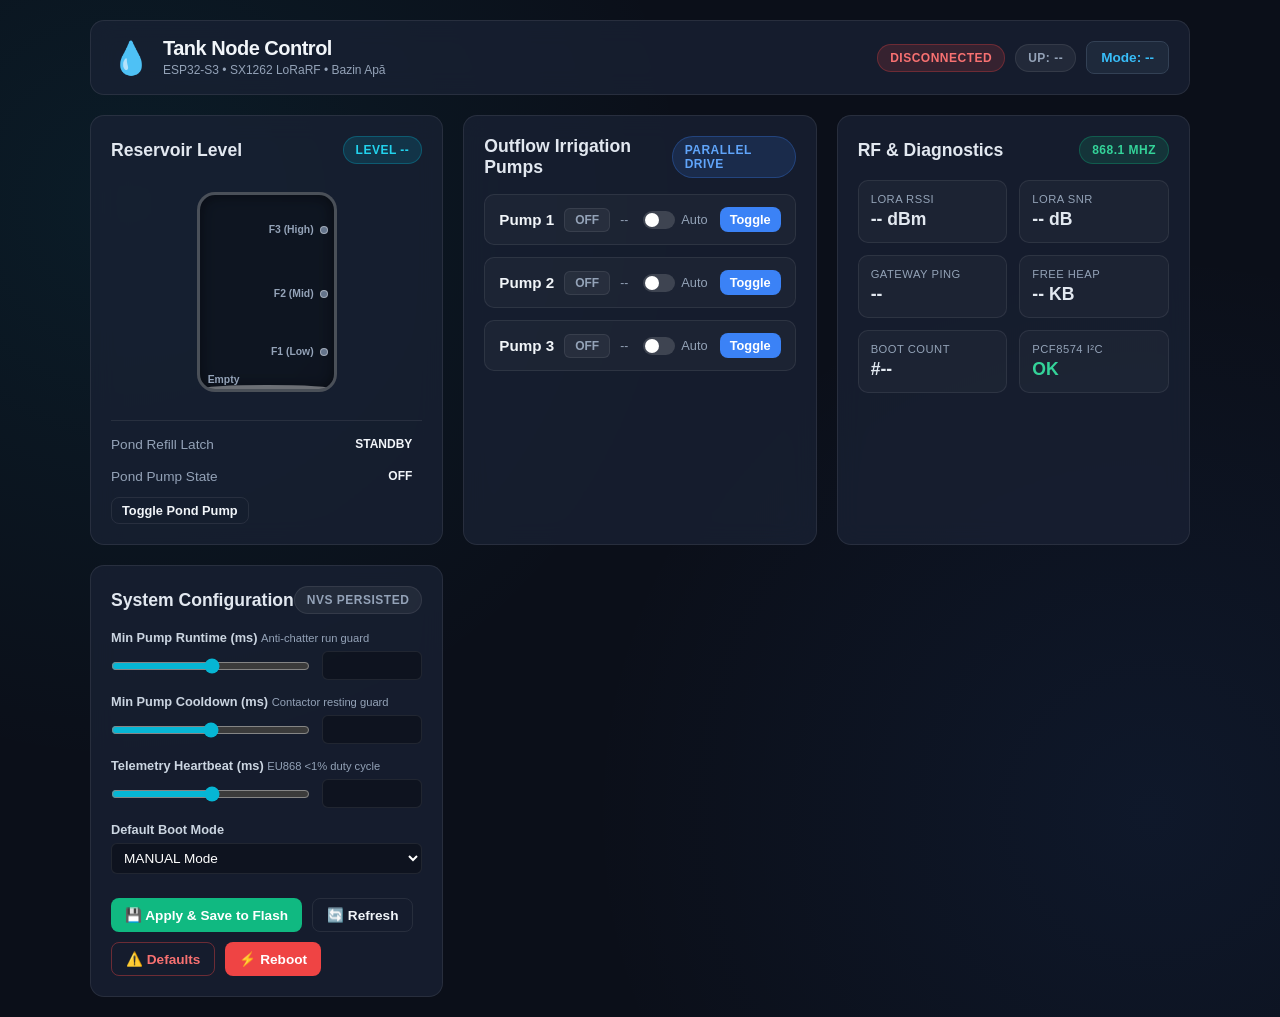
==== data/index.html @ daea6f3d "feat: On-demand Debug Web & WebSocket dashboard in data/ and expanded Serial CLI" ====
<!DOCTYPE html>
<html lang="en">
<head>
  <meta charset="UTF-8">
  <meta name="viewport" content="width=device-width, initial-scale=1.0">
  <title>Tank Node &bull; Reservoir &amp; Irrigation Control</title>
  <link rel="stylesheet" href="style.css">
</head>
<body>
  <div class="app-container">
    <!-- Header -->
    <header class="navbar">
      <div class="brand">
        <span class="icon">💧</span>
        <div>
          <h1>Tank Node Control</h1>
          <span class="subtitle">ESP32-S3 &bull; SX1262 LoRaRF &bull; Bazin Apă</span>
        </div>
      </div>
      <div class="header-pills">
        <span id="wsStatus" class="badge badge-red">Disconnected</span>
        <span id="uptimeBadge" class="badge badge-dark">Up: --</span>
        <button id="btnToggleMode" class="btn btn-mode">Mode: --</button>
      </div>
    </header>

    <!-- Error Banner -->
    <div id="errorBanner" class="alert alert-danger" style="display: none;">
      <span class="alert-icon">⚠️</span>
      <span id="errorMessage">System Alert</span>
    </div>

    <!-- Main Grid -->
    <main class="dashboard-grid">
      <!-- Water Tank Visualizer Card -->
      <section class="card tank-card">
        <div class="card-header">
          <h2>Reservoir Level</h2>
          <span id="tankLevelText" class="badge badge-cyan">Level --</span>
        </div>
        <div class="tank-visual-wrapper">
          <div class="tank-cylinder">
            <div id="waterFill" class="water-body" style="height: 0%;">
              <div class="water-wave"></div>
            </div>
            <!-- Float Markers -->
            <div class="float-marker m-lvl3" id="markerF3"><span>F3 (High)</span><div class="float-dot"></div></div>
            <div class="float-marker m-lvl2" id="markerF2"><span>F2 (Mid)</span><div class="float-dot"></div></div>
            <div class="float-marker m-lvl1" id="markerF1"><span>F1 (Low)</span><div class="float-dot"></div></div>
            <div class="float-marker m-lvl0" id="markerF0"><span>Empty</span></div>
          </div>
        </div>
        <div class="tank-meta">
          <div class="meta-item">
            <span class="label">Pond Refill Latch</span>
            <span id="demandStatus" class="val val-pill">STANDBY</span>
          </div>
          <div class="meta-item">
            <span class="label">Pond Pump State</span>
            <span id="pondPumpStatus" class="val val-pill">OFF</span>
          </div>
          <div class="meta-item">
            <button id="btnTogglePond" class="btn btn-sm btn-outline">Toggle Pond Pump</button>
          </div>
        </div>
      </section>

      <!-- Pumps Control Card -->
      <section class="card pumps-card">
        <div class="card-header">
          <h2>Outflow Irrigation Pumps</h2>
          <span class="badge badge-blue">Parallel Drive</span>
        </div>
        <div class="pumps-list">
          <!-- Pump 1 -->
          <div class="pump-row" id="pRow1">
            <div class="pump-info">
              <span class="pump-title">Pump 1</span>
              <span id="p1StatePill" class="val-pill pill-off">OFF</span>
              <span id="p1Time" class="pump-time">--</span>
            </div>
            <div class="pump-actions">
              <label class="toggle-wrap" title="Enable automatic outflow in AUTO mode">
                <input type="checkbox" id="chkAutoP1">
                <span class="toggle-slider"></span>
                <span class="chk-label">Auto</span>
              </label>
              <button id="btnP1Toggle" class="btn btn-sm btn-primary">Toggle</button>
            </div>
          </div>
          <!-- Pump 2 -->
          <div class="pump-row" id="pRow2">
            <div class="pump-info">
              <span class="pump-title">Pump 2</span>
              <span id="p2StatePill" class="val-pill pill-off">OFF</span>
              <span id="p2Time" class="pump-time">--</span>
            </div>
            <div class="pump-actions">
              <label class="toggle-wrap" title="Enable automatic outflow in AUTO mode">
                <input type="checkbox" id="chkAutoP2">
                <span class="toggle-slider"></span>
                <span class="chk-label">Auto</span>
              </label>
              <button id="btnP2Toggle" class="btn btn-sm btn-primary">Toggle</button>
            </div>
          </div>
          <!-- Pump 3 -->
          <div class="pump-row" id="pRow3">
            <div class="pump-info">
              <span class="pump-title">Pump 3</span>
              <span id="p3StatePill" class="val-pill pill-off">OFF</span>
              <span id="p3Time" class="pump-time">--</span>
            </div>
            <div class="pump-actions">
              <label class="toggle-wrap" title="Enable automatic outflow in AUTO mode">
                <input type="checkbox" id="chkAutoP3">
                <span class="toggle-slider"></span>
                <span class="chk-label">Auto</span>
              </label>
              <button id="btnP3Toggle" class="btn btn-sm btn-primary">Toggle</button>
            </div>
          </div>
        </div>
      </section>

      <!-- RF & Diagnostics Card -->
      <section class="card diag-card">
        <div class="card-header">
          <h2>RF &amp; Diagnostics</h2>
          <span id="rfBadge" class="badge badge-green">868.1 MHz</span>
        </div>
        <div class="metrics-grid">
          <div class="metric-box">
            <span class="m-label">LoRa RSSI</span>
            <span id="valRssi" class="m-val">-- dBm</span>
          </div>
          <div class="metric-box">
            <span class="m-label">LoRa SNR</span>
            <span id="valSnr" class="m-val">-- dB</span>
          </div>
          <div class="metric-box">
            <span class="m-label">Gateway Ping</span>
            <span id="valGwAgo" class="m-val">--</span>
          </div>
          <div class="metric-box">
            <span class="m-label">Free Heap</span>
            <span id="valHeap" class="m-val">-- KB</span>
          </div>
          <div class="metric-box">
            <span class="m-label">Boot Count</span>
            <span id="valBoots" class="m-val">#--</span>
          </div>
          <div class="metric-box">
            <span class="m-label">PCF8574 I²C</span>
            <span id="valPcf" class="m-val text-green">OK</span>
          </div>
        </div>
      </section>

      <!-- System Tuning & Configuration Card -->
      <section class="card config-card">
        <div class="card-header">
          <h2>System Configuration</h2>
          <span class="badge badge-dark">NVS Persisted</span>
        </div>
        <form id="cfgForm" class="cfg-form" onsubmit="return false;">
          <div class="form-group">
            <label for="cfgRuntime">Min Pump Runtime (ms) <span class="tip">Anti-chatter run guard</span></label>
            <div class="input-with-range">
              <input type="range" id="rngRuntime" min="1000" max="60000" step="1000">
              <input type="number" id="cfgRuntime" min="1000" max="300000">
            </div>
          </div>

          <div class="form-group">
            <label for="cfgCooldown">Min Pump Cooldown (ms) <span class="tip">Contactor resting guard</span></label>
            <div class="input-with-range">
              <input type="range" id="rngCooldown" min="5000" max="120000" step="1000">
              <input type="number" id="cfgCooldown" min="5000" max="600000">
            </div>
          </div>

          <div class="form-group">
            <label for="cfgTelem">Telemetry Heartbeat (ms) <span class="tip">EU868 &lt;1% duty cycle</span></label>
            <div class="input-with-range">
              <input type="range" id="rngTelem" min="5000" max="60000" step="1000">
              <input type="number" id="cfgTelem" min="2000" max="300000">
            </div>
          </div>

          <div class="form-group">
            <label for="cfgBootAuto">Default Boot Mode</label>
            <select id="cfgBootAuto" class="form-select">
              <option value="0">MANUAL Mode</option>
              <option value="1">AUTOMATIC Mode</option>
            </select>
          </div>

          <div class="cfg-btn-row">
            <button id="btnSaveCfg" type="button" class="btn btn-success">💾 Apply &amp; Save to Flash</button>
            <button id="btnReloadCfg" type="button" class="btn btn-outline">🔄 Refresh</button>
            <button id="btnDefaultsCfg" type="button" class="btn btn-danger-outline">⚠️ Defaults</button>
            <button id="btnReboot" type="button" class="btn btn-danger">⚡ Reboot</button>
          </div>
        </form>
      </section>
    </main>
  </div>

  <!-- Toast Notification Container -->
  <div id="toast" class="toast">Action Saved</div>

  <script src="app.js"></script>
</body>
</html>
---- data/style.css ----
:root {
  --bg-base: #0b0f19;
  --bg-card: rgba(26, 34, 53, 0.75);
  --bg-card-hover: rgba(36, 47, 72, 0.85);
  --border-card: rgba(255, 255, 255, 0.08);
  --text-primary: #f1f5f9;
  --text-muted: #94a3b8;
  --cyan-accent: #06b6d4;
  --blue-accent: #3b82f6;
  --green-accent: #10b981;
  --orange-accent: #f59e0b;
  --red-accent: #ef4444;
  --radius: 14px;
}

* {
  box-sizing: border-box;
  margin: 0;
  padding: 0;
  font-family: -apple-system, BlinkMacSystemFont, "Segoe UI", Roboto, Oxygen, Ubuntu, Cantarell, sans-serif;
}

body {
  background: var(--bg-base);
  background-image: radial-gradient(circle at 10% 20%, rgba(6, 182, 212, 0.08) 0%, transparent 40%),
                    radial-gradient(circle at 90% 80%, rgba(59, 130, 246, 0.08) 0%, transparent 40%);
  color: var(--text-primary);
  min-height: 100vh;
  padding: 20px 12px;
}

.app-container {
  max-width: 1100px;
  margin: 0 auto;
}

/* Header */
.navbar {
  display: flex;
  justify-content: space-between;
  align-items: center;
  flex-wrap: wrap;
  gap: 12px;
  padding: 16px 20px;
  background: var(--bg-card);
  backdrop-filter: blur(12px);
  border: 1px solid var(--border-card);
  border-radius: var(--radius);
  margin-bottom: 20px;
}

.brand {
  display: flex;
  align-items: center;
  gap: 12px;
}

.brand .icon {
  font-size: 2rem;
}

.brand h1 {
  font-size: 1.25rem;
  font-weight: 700;
  letter-spacing: -0.5px;
}

.brand .subtitle {
  font-size: 0.75rem;
  color: var(--text-muted);
}

.header-pills {
  display: flex;
  align-items: center;
  gap: 10px;
  flex-wrap: wrap;
}

/* Badges */
.badge {
  font-size: 0.75rem;
  font-weight: 600;
  padding: 6px 12px;
  border-radius: 999px;
  text-transform: uppercase;
  letter-spacing: 0.5px;
}

.badge-green { background: rgba(16, 185, 129, 0.15); color: #34d399; border: 1px solid rgba(16, 185, 129, 0.3); }
.badge-red   { background: rgba(239, 68, 68, 0.15); color: #f87171; border: 1px solid rgba(239, 68, 68, 0.3); }
.badge-blue  { background: rgba(59, 130, 246, 0.15); color: #60a5fa; border: 1px solid rgba(59, 130, 246, 0.3); }
.badge-cyan  { background: rgba(6, 182, 212, 0.15); color: #22d3ee; border: 1px solid rgba(6, 182, 212, 0.3); }
.badge-dark  { background: rgba(255, 255, 255, 0.06); color: var(--text-muted); border: 1px solid var(--border-card); }

/* Alert Banner */
.alert {
  padding: 12px 16px;
  border-radius: var(--radius);
  margin-bottom: 20px;
  display: flex;
  align-items: center;
  gap: 10px;
  font-weight: 600;
  font-size: 0.9rem;
}
.alert-danger {
  background: rgba(239, 68, 68, 0.15);
  border: 1px solid var(--red-accent);
  color: #fca5a5;
}

/* Dashboard Grid */
.dashboard-grid {
  display: grid;
  grid-template-columns: repeat(auto-fit, minmax(320px, 1fr));
  gap: 20px;
}

.card {
  background: var(--bg-card);
  backdrop-filter: blur(12px);
  border: 1px solid var(--border-card);
  border-radius: var(--radius);
  padding: 20px;
  display: flex;
  flex-direction: column;
}

.card-header {
  display: flex;
  justify-content: space-between;
  align-items: center;
  margin-bottom: 16px;
}

.card-header h2 {
  font-size: 1.1rem;
  font-weight: 600;
  color: #e2e8f0;
}

/* Tank Visualizer */
.tank-visual-wrapper {
  display: flex;
  justify-content: center;
  padding: 12px 0;
}

.tank-cylinder {
  width: 140px;
  height: 200px;
  border: 3px solid rgba(255, 255, 255, 0.25);
  border-radius: 18px;
  position: relative;
  background: rgba(0, 0, 0, 0.3);
  overflow: hidden;
  box-shadow: inset 0 0 15px rgba(0, 0, 0, 0.5);
}

.water-body {
  position: absolute;
  bottom: 0;
  left: 0;
  right: 0;
  background: linear-gradient(180deg, rgba(34, 211, 238, 0.8) 0%, rgba(14, 116, 144, 0.9) 100%);
  transition: height 0.6s cubic-bezier(0.4, 0, 0.2, 1);
}

.water-wave {
  position: absolute;
  top: -4px;
  left: 0;
  right: 0;
  height: 8px;
  background: rgba(255, 255, 255, 0.4);
  border-radius: 50%;
}

.float-marker {
  position: absolute;
  right: 6px;
  display: flex;
  align-items: center;
  gap: 6px;
  font-size: 0.65rem;
  font-weight: 700;
  color: #94a3b8;
  pointer-events: none;
}
.m-lvl3 { top: 15%; }
.m-lvl2 { top: 48%; }
.m-lvl1 { top: 78%; }
.m-lvl0 { bottom: 4px; left: 8px; }

.float-dot {
  width: 8px;
  height: 8px;
  border-radius: 50%;
  background: #64748b;
  border: 1px solid rgba(255, 255, 255, 0.4);
}
.float-dot.active {
  background: #38bdf8;
  box-shadow: 0 0 8px #38bdf8;
}

.tank-meta {
  margin-top: 16px;
  border-top: 1px solid var(--border-card);
  padding-top: 12px;
  display: flex;
  flex-direction: column;
  gap: 10px;
}

.meta-item {
  display: flex;
  justify-content: space-between;
  align-items: center;
  font-size: 0.85rem;
}

.meta-item .label {
  color: var(--text-muted);
}

/* Value Pills */
.val-pill {
  font-size: 0.75rem;
  font-weight: 700;
  padding: 4px 10px;
  border-radius: 6px;
}
.pill-on { background: rgba(16, 185, 129, 0.2); color: #34d399; border: 1px solid rgba(16, 185, 129, 0.4); }
.pill-off { background: rgba(255, 255, 255, 0.05); color: var(--text-muted); border: 1px solid var(--border-card); }
.pill-active { background: rgba(245, 158, 11, 0.2); color: #fbbf24; border: 1px solid rgba(245, 158, 11, 0.4); }

/* Pumps List */
.pumps-list {
  display: flex;
  flex-direction: column;
  gap: 12px;
}

.pump-row {
  display: flex;
  justify-content: space-between;
  align-items: center;
  background: rgba(255, 255, 255, 0.03);
  border: 1px solid var(--border-card);
  padding: 12px 14px;
  border-radius: 10px;
}

.pump-info {
  display: flex;
  align-items: center;
  gap: 10px;
}

.pump-title {
  font-weight: 600;
  font-size: 0.95rem;
}

.pump-time {
  font-size: 0.75rem;
  color: var(--text-muted);
}

.pump-actions {
  display: flex;
  align-items: center;
  gap: 12px;
}

/* Custom Toggle Checkbox */
.toggle-wrap {
  display: flex;
  align-items: center;
  gap: 6px;
  cursor: pointer;
  font-size: 0.8rem;
  color: var(--text-muted);
  user-select: none;
}

.toggle-wrap input {
  display: none;
}

.toggle-slider {
  width: 32px;
  height: 18px;
  background: rgba(255, 255, 255, 0.15);
  border-radius: 999px;
  position: relative;
  transition: 0.3s;
}

.toggle-slider::after {
  content: "";
  position: absolute;
  top: 2px;
  left: 2px;
  width: 14px;
  height: 14px;
  background: white;
  border-radius: 50%;
  transition: 0.3s;
}

.toggle-wrap input:checked + .toggle-slider {
  background: var(--blue-accent);
}

.toggle-wrap input:checked + .toggle-slider::after {
  transform: translateX(14px);
}

/* Metrics Grid */
.metrics-grid {
  display: grid;
  grid-template-columns: repeat(2, 1fr);
  gap: 12px;
}

.metric-box {
  background: rgba(255, 255, 255, 0.03);
  border: 1px solid var(--border-card);
  border-radius: 10px;
  padding: 12px;
  display: flex;
  flex-direction: column;
  gap: 4px;
}

.m-label {
  font-size: 0.7rem;
  color: var(--text-muted);
  text-transform: uppercase;
  letter-spacing: 0.5px;
}

.m-val {
  font-size: 1.1rem;
  font-weight: 700;
  color: #e2e8f0;
}

.text-green { color: #34d399; }

/* Buttons */
.btn {
  font-size: 0.85rem;
  font-weight: 600;
  padding: 8px 14px;
  border-radius: 8px;
  cursor: pointer;
  border: none;
  transition: all 0.2s ease;
}

.btn:active {
  transform: scale(0.97);
}

.btn-primary { background: var(--blue-accent); color: white; }
.btn-primary:hover { background: #2563eb; }

.btn-success { background: var(--green-accent); color: white; }
.btn-success:hover { background: #059669; }

.btn-danger { background: var(--red-accent); color: white; }
.btn-danger:hover { background: #dc2626; }

.btn-outline { background: transparent; border: 1px solid var(--border-card); color: var(--text-primary); }
.btn-outline:hover { background: rgba(255, 255, 255, 0.05); }

.btn-danger-outline { background: transparent; border: 1px solid rgba(239, 68, 68, 0.4); color: #f87171; }
.btn-danger-outline:hover { background: rgba(239, 68, 68, 0.1); }

.btn-sm { padding: 5px 10px; font-size: 0.8rem; }
.btn-mode { background: #1e293b; border: 1px solid #334155; color: #38bdf8; font-size: 0.85rem; }

/* Config Form */
.cfg-form {
  display: flex;
  flex-direction: column;
  gap: 14px;
}

.form-group {
  display: flex;
  flex-direction: column;
  gap: 6px;
}

.form-group label {
  font-size: 0.8rem;
  font-weight: 600;
  color: #cbd5e1;
}

.form-group .tip {
  font-size: 0.7rem;
  color: var(--text-muted);
  font-weight: 400;
}

.input-with-range {
  display: flex;
  align-items: center;
  gap: 12px;
}

.input-with-range input[type="range"] {
  flex: 1;
  accent-color: var(--cyan-accent);
}

.input-with-range input[type="number"], .form-select {
  width: 100px;
  background: rgba(0, 0, 0, 0.3);
  border: 1px solid var(--border-card);
  color: white;
  padding: 6px 8px;
  border-radius: 6px;
  font-size: 0.85rem;
}

.form-select {
  width: 100%;
}

.cfg-btn-row {
  display: flex;
  gap: 10px;
  flex-wrap: wrap;
  margin-top: 10px;
}

/* Toast */
.toast {
  position: fixed;
  bottom: 24px;
  right: 24px;
  background: rgba(15, 23, 42, 0.95);
  border: 1px solid var(--border-card);
  color: white;
  padding: 12px 20px;
  border-radius: 10px;
  font-size: 0.85rem;
  font-weight: 600;
  box-shadow: 0 10px 25px rgba(0, 0, 0, 0.5);
  opacity: 0;
  transform: translateY(20px);
  transition: all 0.3s ease;
  pointer-events: none;
  z-index: 1000;
}
.toast.show {
  opacity: 1;
  transform: translateY(0);
}
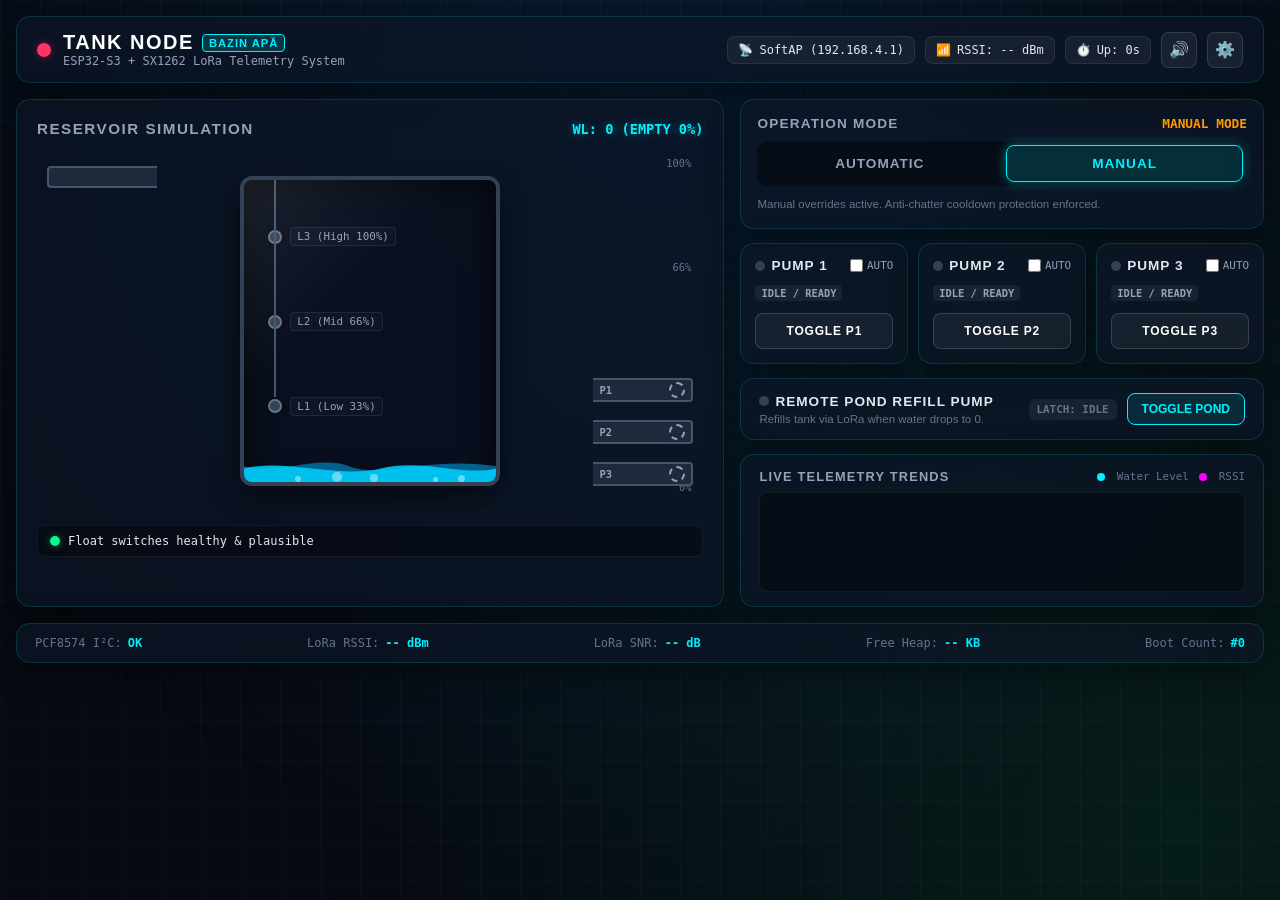
==== commit 86046e8b: "feat: persistent always-on web server with mDNS, cyberpunk SCADA dashboard, and gateway station + po" ====
--- a/data/index.html
+++ b/data/index.html
@@ -3,212 +3,325 @@
 <head>
   <meta charset="UTF-8">
   <meta name="viewport" content="width=device-width, initial-scale=1.0">
-  <title>Tank Node &bull; Reservoir &amp; Irrigation Control</title>
+  <title>Tank Node // SCADA Control Deck</title>
   <link rel="stylesheet" href="style.css">
 </head>
 <body>
+  <!-- Ambient background glow particles -->
+  <div class="bg-glow"></div>
+  <div class="bg-grid"></div>
+
   <div class="app-container">
-    <!-- Header -->
-    <header class="navbar">
-      <div class="brand">
-        <span class="icon">💧</span>
-        <div>
-          <h1>Tank Node Control</h1>
-          <span class="subtitle">ESP32-S3 &bull; SX1262 LoRaRF &bull; Bazin Apă</span>
-        </div>
-      </div>
-      <div class="header-pills">
-        <span id="wsStatus" class="badge badge-red">Disconnected</span>
-        <span id="uptimeBadge" class="badge badge-dark">Up: --</span>
-        <button id="btnToggleMode" class="btn btn-mode">Mode: --</button>
+    <!-- Top HUD Navigation Header -->
+    <header class="hud-header glass-card">
+      <div class="brand-group">
+        <div class="pulse-indicator online" id="wsIndicator"></div>
+        <div class="brand-titles">
+          <h1>TANK NODE <span class="tag">BAZIN APĂ</span></h1>
+          <p class="subtitle">ESP32-S3 + SX1262 LoRa Telemetry System</p>
+        </div>
+      </div>
+
+      <div class="hud-badges">
+        <div class="badge" title="Connection Mode">
+          <span class="badge-icon">📡</span>
+          <span id="badgeConn">SoftAP (192.168.4.1)</span>
+        </div>
+        <div class="badge" title="LoRa Link Quality">
+          <span class="badge-icon">📶</span>
+          <span id="badgeRssi">RSSI: -- dBm</span>
+        </div>
+        <div class="badge" title="System Uptime">
+          <span class="badge-icon">⏱️</span>
+          <span id="badgeUptime">Up: 0s</span>
+        </div>
+        <button class="icon-btn" id="btnAudioToggle" title="Toggle Sound FX">🔊</button>
+        <button class="icon-btn" id="btnSettingsOpen" title="Settings & Network">⚙️</button>
       </div>
     </header>
 
-    <!-- Error Banner -->
-    <div id="errorBanner" class="alert alert-danger" style="display: none;">
-      <span class="alert-icon">⚠️</span>
-      <span id="errorMessage">System Alert</span>
-    </div>
-
     <!-- Main Grid -->
-    <main class="dashboard-grid">
-      <!-- Water Tank Visualizer Card -->
-      <section class="card tank-card">
+    <main class="main-grid">
+      <!-- Left Column: Fluid Tank Reservoir & Mechanical Simulation -->
+      <section class="reservoir-card glass-card">
         <div class="card-header">
-          <h2>Reservoir Level</h2>
-          <span id="tankLevelText" class="badge badge-cyan">Level --</span>
-        </div>
-        <div class="tank-visual-wrapper">
-          <div class="tank-cylinder">
-            <div id="waterFill" class="water-body" style="height: 0%;">
-              <div class="water-wave"></div>
-            </div>
-            <!-- Float Markers -->
-            <div class="float-marker m-lvl3" id="markerF3"><span>F3 (High)</span><div class="float-dot"></div></div>
-            <div class="float-marker m-lvl2" id="markerF2"><span>F2 (Mid)</span><div class="float-dot"></div></div>
-            <div class="float-marker m-lvl1" id="markerF1"><span>F1 (Low)</span><div class="float-dot"></div></div>
-            <div class="float-marker m-lvl0" id="markerF0"><span>Empty</span></div>
-          </div>
-        </div>
-        <div class="tank-meta">
-          <div class="meta-item">
-            <span class="label">Pond Refill Latch</span>
-            <span id="demandStatus" class="val val-pill">STANDBY</span>
-          </div>
-          <div class="meta-item">
-            <span class="label">Pond Pump State</span>
-            <span id="pondPumpStatus" class="val val-pill">OFF</span>
-          </div>
-          <div class="meta-item">
-            <button id="btnTogglePond" class="btn btn-sm btn-outline">Toggle Pond Pump</button>
-          </div>
+          <h2>RESERVOIR SIMULATION</h2>
+          <span class="level-display" id="tankLevelText">WL: 0 (EMPTY 0%)</span>
+        </div>
+
+        <div class="tank-stage">
+          <!-- Inflow pipe from remote pond pump (top left) -->
+          <div class="pipe-inflow-container" id="inflowContainer">
+            <div class="pipe inflow-pipe">
+              <div class="pipe-label">INFLOW (POND)</div>
+              <div class="pipe-flow-water" id="inflowPipeWater"></div>
+            </div>
+            <!-- Animated Water Jet into Reservoir -->
+            <div class="water-jet" id="waterJet">
+              <div class="splash-ring"></div>
+            </div>
+          </div>
+
+          <!-- Outflow pipes to field (bottom right) -->
+          <div class="pipe-outflow-group">
+            <div class="pipe outflow-pipe" id="outflowP1">
+              <span class="p-tag">P1</span>
+              <div class="turbine" id="turbineP1"></div>
+              <div class="pipe-stream" id="streamP1"></div>
+            </div>
+            <div class="pipe outflow-pipe" id="outflowP2">
+              <span class="p-tag">P2</span>
+              <div class="turbine" id="turbineP2"></div>
+              <div class="pipe-stream" id="streamP2"></div>
+            </div>
+            <div class="pipe outflow-pipe" id="outflowP3">
+              <span class="p-tag">P3</span>
+              <div class="turbine" id="turbineP3"></div>
+              <div class="pipe-stream" id="streamP3"></div>
+            </div>
+          </div>
+
+          <!-- Physical Reservoir Tank Vessel -->
+          <div class="tank-vessel">
+            <!-- Glass reflection layer -->
+            <div class="tank-reflection"></div>
+
+            <!-- Float Switch Sensor Indicators inside the tank -->
+            <div class="sensor-buoy" id="buoyL3" style="bottom: 78%;">
+              <div class="sensor-bead" id="beadL3"></div>
+              <div class="sensor-wire"></div>
+              <span class="sensor-label">L3 (High 100%)</span>
+            </div>
+            <div class="sensor-buoy" id="buoyL2" style="bottom: 50%;">
+              <div class="sensor-bead" id="beadL2"></div>
+              <div class="sensor-wire"></div>
+              <span class="sensor-label">L2 (Mid 66%)</span>
+            </div>
+            <div class="sensor-buoy" id="buoyL1" style="bottom: 22%;">
+              <div class="sensor-bead" id="beadL1"></div>
+              <div class="sensor-wire"></div>
+              <span class="sensor-label">L1 (Low 33%)</span>
+            </div>
+
+            <!-- Dynamic Liquid Simulation Body -->
+            <div class="liquid-body" id="liquidBody" style="height: 0%;">
+              <!-- SVG Wave Crest Surface -->
+              <svg class="wave-svg" viewBox="0 0 1200 120" preserveAspectRatio="none">
+                <path class="wave-path wave-back" d="M0,40 C150,90 350,-20 500,40 C650,100 900,-10 1200,40 L1200,120 L0,120 Z"></path>
+                <path class="wave-path wave-front" d="M0,50 C200,0 450,100 650,50 C850,0 1050,90 1200,50 L1200,120 L0,120 Z"></path>
+              </svg>
+
+              <!-- Rising air bubbles inside water -->
+              <div class="bubble b1"></div>
+              <div class="bubble b2"></div>
+              <div class="bubble b3"></div>
+              <div class="bubble b4"></div>
+              <div class="bubble b5"></div>
+            </div>
+          </div>
+
+          <!-- Tank Vessel Markings Ruler -->
+          <div class="tank-ruler">
+            <span class="mark" style="bottom: 95%;">100%</span>
+            <span class="mark" style="bottom: 66%;">66%</span>
+            <span class="mark" style="bottom: 33%;">33%</span>
+            <span class="mark" style="bottom: 5%;">0%</span>
+          </div>
+        </div>
+
+        <!-- Sensor Status & Fault Alert Banner -->
+        <div class="sensor-status-bar" id="sensorAlertBar">
+          <span class="sensor-status-dot" id="sensorHealthDot"></span>
+          <span id="sensorHealthText">Float switches healthy & plausible</span>
         </div>
       </section>
 
-      <!-- Pumps Control Card -->
-      <section class="card pumps-card">
-        <div class="card-header">
-          <h2>Outflow Irrigation Pumps</h2>
-          <span class="badge badge-blue">Parallel Drive</span>
-        </div>
-        <div class="pumps-list">
+      <!-- Right Column: System Controls & Diagnostics Deck -->
+      <section class="control-deck">
+        <!-- Operation Mode Pill Switcher -->
+        <div class="mode-card glass-card">
+          <div class="mode-header">
+            <h3>OPERATION MODE</h3>
+            <span class="mode-status-text" id="modeBanner">MANUAL MODE</span>
+          </div>
+          <div class="mode-toggle-group">
+            <button class="mode-btn" id="btnModeAuto" onclick="setMode(true)">AUTOMATIC</button>
+            <button class="mode-btn active" id="btnModeMan" onclick="setMode(false)">MANUAL</button>
+          </div>
+          <p class="mode-hint" id="modeHint">Manual overrides active. Anti-chatter cooldown protection enforced.</p>
+        </div>
+
+        <!-- Irrigation Outflow Pumps (P1 - P3) -->
+        <div class="pumps-grid">
           <!-- Pump 1 -->
-          <div class="pump-row" id="pRow1">
-            <div class="pump-info">
-              <span class="pump-title">Pump 1</span>
-              <span id="p1StatePill" class="val-pill pill-off">OFF</span>
-              <span id="p1Time" class="pump-time">--</span>
-            </div>
-            <div class="pump-actions">
-              <label class="toggle-wrap" title="Enable automatic outflow in AUTO mode">
-                <input type="checkbox" id="chkAutoP1">
-                <span class="toggle-slider"></span>
-                <span class="chk-label">Auto</span>
+          <div class="pump-card glass-card" id="cardP1">
+            <div class="pump-card-header">
+              <div class="pump-title">
+                <span class="pump-indicator" id="indP1"></span>
+                <h4>PUMP 1</h4>
+              </div>
+              <label class="auto-mask-check" title="Allowed in Auto Mode">
+                <input type="checkbox" id="maskP1" onchange="updateAutoMask()">
+                <span>AUTO</span>
               </label>
-              <button id="btnP1Toggle" class="btn btn-sm btn-primary">Toggle</button>
-            </div>
-          </div>
+            </div>
+            <div class="pump-meta">
+              <span class="status-pill" id="pillP1">IDLE / READY</span>
+            </div>
+            <button class="pump-toggle-btn" id="btnP1" onclick="togglePump(1)">TOGGLE P1</button>
+          </div>
+
           <!-- Pump 2 -->
-          <div class="pump-row" id="pRow2">
-            <div class="pump-info">
-              <span class="pump-title">Pump 2</span>
-              <span id="p2StatePill" class="val-pill pill-off">OFF</span>
-              <span id="p2Time" class="pump-time">--</span>
-            </div>
-            <div class="pump-actions">
-              <label class="toggle-wrap" title="Enable automatic outflow in AUTO mode">
-                <input type="checkbox" id="chkAutoP2">
-                <span class="toggle-slider"></span>
-                <span class="chk-label">Auto</span>
+          <div class="pump-card glass-card" id="cardP2">
+            <div class="pump-card-header">
+              <div class="pump-title">
+                <span class="pump-indicator" id="indP2"></span>
+                <h4>PUMP 2</h4>
+              </div>
+              <label class="auto-mask-check" title="Allowed in Auto Mode">
+                <input type="checkbox" id="maskP2" onchange="updateAutoMask()">
+                <span>AUTO</span>
               </label>
-              <button id="btnP2Toggle" class="btn btn-sm btn-primary">Toggle</button>
-            </div>
-          </div>
+            </div>
+            <div class="pump-meta">
+              <span class="status-pill" id="pillP2">IDLE / READY</span>
+            </div>
+            <button class="pump-toggle-btn" id="btnP2" onclick="togglePump(2)">TOGGLE P2</button>
+          </div>
+
           <!-- Pump 3 -->
-          <div class="pump-row" id="pRow3">
-            <div class="pump-info">
-              <span class="pump-title">Pump 3</span>
-              <span id="p3StatePill" class="val-pill pill-off">OFF</span>
-              <span id="p3Time" class="pump-time">--</span>
-            </div>
-            <div class="pump-actions">
-              <label class="toggle-wrap" title="Enable automatic outflow in AUTO mode">
-                <input type="checkbox" id="chkAutoP3">
-                <span class="toggle-slider"></span>
-                <span class="chk-label">Auto</span>
+          <div class="pump-card glass-card" id="cardP3">
+            <div class="pump-card-header">
+              <div class="pump-title">
+                <span class="pump-indicator" id="indP3"></span>
+                <h4>PUMP 3</h4>
+              </div>
+              <label class="auto-mask-check" title="Allowed in Auto Mode">
+                <input type="checkbox" id="maskP3" onchange="updateAutoMask()">
+                <span>AUTO</span>
               </label>
-              <button id="btnP3Toggle" class="btn btn-sm btn-primary">Toggle</button>
-            </div>
-          </div>
-        </div>
-      </section>
-
-      <!-- RF & Diagnostics Card -->
-      <section class="card diag-card">
-        <div class="card-header">
-          <h2>RF &amp; Diagnostics</h2>
-          <span id="rfBadge" class="badge badge-green">868.1 MHz</span>
-        </div>
-        <div class="metrics-grid">
-          <div class="metric-box">
-            <span class="m-label">LoRa RSSI</span>
-            <span id="valRssi" class="m-val">-- dBm</span>
-          </div>
-          <div class="metric-box">
-            <span class="m-label">LoRa SNR</span>
-            <span id="valSnr" class="m-val">-- dB</span>
-          </div>
-          <div class="metric-box">
-            <span class="m-label">Gateway Ping</span>
-            <span id="valGwAgo" class="m-val">--</span>
-          </div>
-          <div class="metric-box">
-            <span class="m-label">Free Heap</span>
-            <span id="valHeap" class="m-val">-- KB</span>
-          </div>
-          <div class="metric-box">
-            <span class="m-label">Boot Count</span>
-            <span id="valBoots" class="m-val">#--</span>
-          </div>
-          <div class="metric-box">
-            <span class="m-label">PCF8574 I²C</span>
-            <span id="valPcf" class="m-val text-green">OK</span>
-          </div>
-        </div>
-      </section>
-
-      <!-- System Tuning & Configuration Card -->
-      <section class="card config-card">
-        <div class="card-header">
-          <h2>System Configuration</h2>
-          <span class="badge badge-dark">NVS Persisted</span>
-        </div>
-        <form id="cfgForm" class="cfg-form" onsubmit="return false;">
-          <div class="form-group">
-            <label for="cfgRuntime">Min Pump Runtime (ms) <span class="tip">Anti-chatter run guard</span></label>
-            <div class="input-with-range">
-              <input type="range" id="rngRuntime" min="1000" max="60000" step="1000">
-              <input type="number" id="cfgRuntime" min="1000" max="300000">
-            </div>
-          </div>
-
-          <div class="form-group">
-            <label for="cfgCooldown">Min Pump Cooldown (ms) <span class="tip">Contactor resting guard</span></label>
-            <div class="input-with-range">
-              <input type="range" id="rngCooldown" min="5000" max="120000" step="1000">
-              <input type="number" id="cfgCooldown" min="5000" max="600000">
-            </div>
-          </div>
-
-          <div class="form-group">
-            <label for="cfgTelem">Telemetry Heartbeat (ms) <span class="tip">EU868 &lt;1% duty cycle</span></label>
-            <div class="input-with-range">
-              <input type="range" id="rngTelem" min="5000" max="60000" step="1000">
-              <input type="number" id="cfgTelem" min="2000" max="300000">
-            </div>
-          </div>
-
-          <div class="form-group">
-            <label for="cfgBootAuto">Default Boot Mode</label>
-            <select id="cfgBootAuto" class="form-select">
-              <option value="0">MANUAL Mode</option>
-              <option value="1">AUTOMATIC Mode</option>
-            </select>
-          </div>
-
-          <div class="cfg-btn-row">
-            <button id="btnSaveCfg" type="button" class="btn btn-success">💾 Apply &amp; Save to Flash</button>
-            <button id="btnReloadCfg" type="button" class="btn btn-outline">🔄 Refresh</button>
-            <button id="btnDefaultsCfg" type="button" class="btn btn-danger-outline">⚠️ Defaults</button>
-            <button id="btnReboot" type="button" class="btn btn-danger">⚡ Reboot</button>
-          </div>
-        </form>
+            </div>
+            <div class="pump-meta">
+              <span class="status-pill" id="pillP3">IDLE / READY</span>
+            </div>
+            <button class="pump-toggle-btn" id="btnP3" onclick="togglePump(3)">TOGGLE P3</button>
+          </div>
+        </div>
+
+        <!-- Remote Pond Inflow Pump Controller -->
+        <div class="pond-card glass-card" id="cardPond">
+          <div class="pond-info">
+            <div class="pump-title">
+              <span class="pump-indicator pond-ind" id="indPond"></span>
+              <h4>REMOTE POND REFILL PUMP</h4>
+            </div>
+            <p class="pond-desc" id="pondDesc">Refills tank via LoRa when water drops to 0.</p>
+          </div>
+          <div class="pond-actions">
+            <div class="charge-latch-badge" id="latchBadge">LATCH: IDLE</div>
+            <button class="pond-toggle-btn" id="btnPond" onclick="togglePond()">TOGGLE POND</button>
+          </div>
+        </div>
+
+        <!-- Live Canvas Signal & Level Sparkline -->
+        <div class="sparkline-card glass-card">
+          <div class="sparkline-header">
+            <h3>LIVE TELEMETRY TRENDS</h3>
+            <span class="sparkline-legend">
+              <span class="leg-dot level-dot"></span> Water Level
+              <span class="leg-dot rssi-dot"></span> RSSI
+            </span>
+          </div>
+          <canvas id="sparklineCanvas" width="560" height="110"></canvas>
+        </div>
       </section>
     </main>
+
+    <!-- Bottom Diagnostics Bar -->
+    <footer class="hud-footer glass-card">
+      <div class="diag-item">
+        <span class="diag-k">PCF8574 I²C:</span>
+        <span class="diag-v" id="diagPcf">OK</span>
+      </div>
+      <div class="diag-item">
+        <span class="diag-k">LoRa RSSI:</span>
+        <span class="diag-v" id="diagRssi">-- dBm</span>
+      </div>
+      <div class="diag-item">
+        <span class="diag-k">LoRa SNR:</span>
+        <span class="diag-v" id="diagSnr">-- dB</span>
+      </div>
+      <div class="diag-item">
+        <span class="diag-k">Free Heap:</span>
+        <span class="diag-v" id="diagHeap">-- KB</span>
+      </div>
+      <div class="diag-item">
+        <span class="diag-k">Boot Count:</span>
+        <span class="diag-v" id="diagBoots">#0</span>
+      </div>
+    </footer>
   </div>
 
+  <!-- Settings & Network Modal Drawer -->
+  <div class="modal-backdrop" id="settingsModal">
+    <div class="modal-card glass-card">
+      <div class="modal-header">
+        <h2>SYSTEM & NETWORK CONFIG</h2>
+        <button class="icon-btn" id="btnSettingsClose">✕</button>
+      </div>
+      <div class="modal-body">
+        <div class="config-section">
+          <h3>PUMP TIMINGS & TELEMETRY</h3>
+          <div class="form-row">
+            <label for="cfgRuntime">Min Runtime (ms):</label>
+            <input type="number" id="cfgRuntime" min="1000" max="300000" step="1000" value="20000">
+          </div>
+          <div class="form-row">
+            <label for="cfgCooldown">Min Cooldown (ms):</label>
+            <input type="number" id="cfgCooldown" min="5000" max="600000" step="1000" value="20000">
+          </div>
+          <div class="form-row">
+            <label for="cfgTelem">Telemetry Interval (ms):</label>
+            <input type="number" id="cfgTelem" min="2000" max="300000" step="1000" value="30000">
+          </div>
+          <div class="form-row checkbox-row">
+            <label for="cfgBootAuto">Default Boot Mode:</label>
+            <select id="cfgBootAuto">
+              <option value="0">Manual Mode</option>
+              <option value="1">Automatic Mode</option>
+            </select>
+          </div>
+        </div>
+
+        <div class="config-section">
+          <h3>ALWAYS-AVAILABLE WEB & WI-FI</h3>
+          <div class="form-row checkbox-row">
+            <label for="cfgAlwaysOn">Auto-Start Web on Boot:</label>
+            <input type="checkbox" id="cfgAlwaysOn" checked>
+          </div>
+          <p class="section-help">When enabled, the Web Server and SoftAP automatically initialize on every startup without needing Serial commands.</p>
+          <div class="form-row">
+            <label for="cfgStaSsid">Home Wi-Fi (SSID):</label>
+            <input type="text" id="cfgStaSsid" placeholder="Optional Home Router SSID">
+          </div>
+          <div class="form-row">
+            <label for="cfgStaPass">Home Wi-Fi Password:</label>
+            <input type="password" id="cfgStaPass" placeholder="Optional Router Password">
+          </div>
+          <p class="section-help">Allows accessing this dashboard directly via <code>http://tanknode.local</code> on your home network.</p>
+        </div>
+
+        <div class="modal-actions">
+          <button class="btn btn-primary" onclick="saveConfiguration()">SAVE & PERSIST TO FLASH</button>
+          <button class="btn btn-secondary" onclick="restoreDefaults()">RESTORE DEFAULTS</button>
+          <button class="btn btn-danger" onclick="rebootDevice()">REBOOT ESP32</button>
+        </div>
+      </div>
+    </div>
+  </div>
+
   <!-- Toast Notification Container -->
-  <div id="toast" class="toast">Action Saved</div>
+  <div class="toast-container" id="toastContainer"></div>
 
   <script src="app.js"></script>
 </body>
--- a/data/style.css
+++ b/data/style.css
@@ -1,466 +1,1105 @@
+/* ─── SCADA CYBER DARK PALETTE & RESET ─────────────────────────── */
 :root {
-  --bg-base: #0b0f19;
-  --bg-card: rgba(26, 34, 53, 0.75);
-  --bg-card-hover: rgba(36, 47, 72, 0.85);
-  --border-card: rgba(255, 255, 255, 0.08);
-  --text-primary: #f1f5f9;
-  --text-muted: #94a3b8;
-  --cyan-accent: #06b6d4;
-  --blue-accent: #3b82f6;
-  --green-accent: #10b981;
-  --orange-accent: #f59e0b;
-  --red-accent: #ef4444;
-  --radius: 14px;
+  --bg-dark: #070a12;
+  --bg-card: rgba(13, 21, 38, 0.72);
+  --bg-card-hover: rgba(20, 32, 58, 0.85);
+  --border-glass: rgba(0, 240, 255, 0.15);
+  --border-glow: rgba(0, 240, 255, 0.4);
+  
+  --cyan: #00f0ff;
+  --cyan-glow: rgba(0, 240, 255, 0.4);
+  --green: #00ff88;
+  --green-glow: rgba(0, 255, 136, 0.4);
+  --orange: #ff9900;
+  --orange-glow: rgba(255, 153, 0, 0.4);
+  --red: #ff3366;
+  --red-glow: rgba(255, 51, 102, 0.4);
+  --magenta: #ff00ff;
+  
+  --water-grad-top: #00d2ff;
+  --water-grad-bot: #0044aa;
+  
+  --font-mono: "SF Mono", "Fira Code", "Roboto Mono", monospace;
+  --font-sans: -apple-system, BlinkMacSystemFont, "Segoe UI", Roboto, Helvetica, Arial, sans-serif;
 }
 
 * {
   box-sizing: border-box;
   margin: 0;
   padding: 0;
-  font-family: -apple-system, BlinkMacSystemFont, "Segoe UI", Roboto, Oxygen, Ubuntu, Cantarell, sans-serif;
 }
 
 body {
-  background: var(--bg-base);
-  background-image: radial-gradient(circle at 10% 20%, rgba(6, 182, 212, 0.08) 0%, transparent 40%),
-                    radial-gradient(circle at 90% 80%, rgba(59, 130, 246, 0.08) 0%, transparent 40%);
-  color: var(--text-primary);
+  background-color: var(--bg-dark);
+  color: #e2e8f0;
+  font-family: var(--font-sans);
   min-height: 100vh;
-  padding: 20px 12px;
+  position: relative;
+  overflow-x: hidden;
+  padding: 16px;
+}
+
+/* Ambient glow & cyber grid */
+.bg-glow {
+  position: fixed;
+  top: -20%;
+  left: -20%;
+  width: 140%;
+  height: 140%;
+  background: radial-gradient(circle at 50% 20%, rgba(0, 150, 255, 0.12) 0%, transparent 60%),
+              radial-gradient(circle at 80% 80%, rgba(0, 255, 136, 0.08) 0%, transparent 50%);
+  pointer-events: none;
+  z-index: 0;
+}
+
+.bg-grid {
+  position: fixed;
+  top: 0; left: 0; width: 100%; height: 100%;
+  background-size: 40px 40px;
+  background-image: linear-gradient(to right, rgba(255, 255, 255, 0.02) 1px, transparent 1px),
+                    linear-gradient(to bottom, rgba(255, 255, 255, 0.02) 1px, transparent 1px);
+  pointer-events: none;
+  z-index: 0;
 }
 
 .app-container {
-  max-width: 1100px;
+  position: relative;
+  z-index: 1;
+  max-width: 1280px;
   margin: 0 auto;
-}
-
-/* Header */
-.navbar {
-  display: flex;
+  display: flex;
+  flex-direction: column;
+  gap: 16px;
+}
+
+/* ─── GLASS CARD COMPONENT ─────────────────────────────────────── */
+.glass-card {
+  background: var(--bg-card);
+  backdrop-filter: blur(16px);
+  -webkit-backdrop-filter: blur(16px);
+  border: 1px solid var(--border-glass);
+  border-radius: 14px;
+  box-shadow: 0 8px 32px 0 rgba(0, 0, 0, 0.45);
+  transition: border-color 0.25s, box-shadow 0.25s;
+}
+
+.glass-card:hover {
+  border-color: var(--border-glow);
+  box-shadow: 0 8px 36px 0 rgba(0, 240, 255, 0.12);
+}
+
+/* ─── TOP HUD HEADER ───────────────────────────────────────────── */
+.hud-header {
+  display: flex;
+  align-items: center;
   justify-content: space-between;
-  align-items: center;
+  padding: 14px 20px;
   flex-wrap: wrap;
   gap: 12px;
-  padding: 16px 20px;
-  background: var(--bg-card);
-  backdrop-filter: blur(12px);
-  border: 1px solid var(--border-card);
-  border-radius: var(--radius);
-  margin-bottom: 20px;
-}
-
-.brand {
+}
+
+.brand-group {
   display: flex;
   align-items: center;
   gap: 12px;
 }
 
-.brand .icon {
-  font-size: 2rem;
-}
-
-.brand h1 {
+.pulse-indicator {
+  width: 14px;
+  height: 14px;
+  border-radius: 50%;
+  background: var(--red);
+  box-shadow: 0 0 10px var(--red-glow);
+  transition: background 0.3s, box-shadow 0.3s;
+}
+
+.pulse-indicator.online {
+  background: var(--green);
+  box-shadow: 0 0 14px var(--green-glow);
+  animation: pulse-green 2s infinite;
+}
+
+@keyframes pulse-green {
+  0% { transform: scale(0.95); box-shadow: 0 0 0 0 rgba(0, 255, 136, 0.7); }
+  70% { transform: scale(1.1); box-shadow: 0 0 0 10px rgba(0, 255, 136, 0); }
+  100% { transform: scale(0.95); box-shadow: 0 0 0 0 rgba(0, 255, 136, 0); }
+}
+
+.brand-titles h1 {
   font-size: 1.25rem;
   font-weight: 700;
-  letter-spacing: -0.5px;
-}
-
-.brand .subtitle {
+  letter-spacing: 1.5px;
+  color: #fff;
+  display: flex;
+  align-items: center;
+  gap: 8px;
+}
+
+.brand-titles .tag {
+  font-size: 0.7rem;
+  padding: 2px 6px;
+  background: rgba(0, 240, 255, 0.15);
+  border: 1px solid var(--cyan);
+  border-radius: 4px;
+  color: var(--cyan);
+  letter-spacing: 1px;
+}
+
+.brand-titles .subtitle {
   font-size: 0.75rem;
-  color: var(--text-muted);
-}
-
-.header-pills {
+  color: #94a3b8;
+  font-family: var(--font-mono);
+}
+
+.hud-badges {
   display: flex;
   align-items: center;
   gap: 10px;
   flex-wrap: wrap;
 }
 
-/* Badges */
 .badge {
+  display: flex;
+  align-items: center;
+  gap: 6px;
+  background: rgba(255, 255, 255, 0.05);
+  border: 1px solid rgba(255, 255, 255, 0.08);
+  padding: 6px 10px;
+  border-radius: 8px;
   font-size: 0.75rem;
+  font-family: var(--font-mono);
+}
+
+.icon-btn {
+  background: rgba(255, 255, 255, 0.06);
+  border: 1px solid rgba(255, 255, 255, 0.12);
+  color: #fff;
+  border-radius: 8px;
+  width: 36px;
+  height: 36px;
+  cursor: pointer;
+  display: flex;
+  align-items: center;
+  justify-content: center;
+  font-size: 1rem;
+  transition: all 0.2s;
+}
+
+.icon-btn:hover {
+  background: rgba(0, 240, 255, 0.2);
+  border-color: var(--cyan);
+  transform: translateY(-1px);
+}
+
+/* ─── MAIN GRID ────────────────────────────────────────────────── */
+.main-grid {
+  display: grid;
+  grid-template-columns: 1.15fr 0.85fr;
+  gap: 16px;
+}
+
+@media (max-width: 950px) {
+  .main-grid {
+    grid-template-columns: 1fr;
+  }
+}
+
+/* ─── RESERVOIR CARD & MECHANICAL SIMULATION ───────────────────── */
+.reservoir-card {
+  padding: 20px;
+  display: flex;
+  flex-direction: column;
+  gap: 14px;
+}
+
+.card-header {
+  display: flex;
+  justify-content: space-between;
+  align-items: center;
+}
+
+.card-header h2 {
+  font-size: 0.95rem;
+  letter-spacing: 1.5px;
+  color: #94a3b8;
   font-weight: 600;
-  padding: 6px 12px;
-  border-radius: 999px;
-  text-transform: uppercase;
-  letter-spacing: 0.5px;
-}
-
-.badge-green { background: rgba(16, 185, 129, 0.15); color: #34d399; border: 1px solid rgba(16, 185, 129, 0.3); }
-.badge-red   { background: rgba(239, 68, 68, 0.15); color: #f87171; border: 1px solid rgba(239, 68, 68, 0.3); }
-.badge-blue  { background: rgba(59, 130, 246, 0.15); color: #60a5fa; border: 1px solid rgba(59, 130, 246, 0.3); }
-.badge-cyan  { background: rgba(6, 182, 212, 0.15); color: #22d3ee; border: 1px solid rgba(6, 182, 212, 0.3); }
-.badge-dark  { background: rgba(255, 255, 255, 0.06); color: var(--text-muted); border: 1px solid var(--border-card); }
-
-/* Alert Banner */
-.alert {
-  padding: 12px 16px;
-  border-radius: var(--radius);
-  margin-bottom: 20px;
-  display: flex;
-  align-items: center;
-  gap: 10px;
-  font-weight: 600;
-  font-size: 0.9rem;
-}
-.alert-danger {
-  background: rgba(239, 68, 68, 0.15);
-  border: 1px solid var(--red-accent);
-  color: #fca5a5;
-}
-
-/* Dashboard Grid */
-.dashboard-grid {
-  display: grid;
-  grid-template-columns: repeat(auto-fit, minmax(320px, 1fr));
-  gap: 20px;
-}
-
-.card {
-  background: var(--bg-card);
-  backdrop-filter: blur(12px);
-  border: 1px solid var(--border-card);
-  border-radius: var(--radius);
-  padding: 20px;
-  display: flex;
-  flex-direction: column;
-}
-
-.card-header {
-  display: flex;
+}
+
+.level-display {
+  font-family: var(--font-mono);
+  font-size: 0.85rem;
+  font-weight: 700;
+  color: var(--cyan);
+  text-shadow: 0 0 10px var(--cyan-glow);
+}
+
+/* Tank Stage Canvas Container */
+.tank-stage {
+  position: relative;
+  height: 360px;
+  display: flex;
+  align-items: center;
+  justify-content: center;
+  padding: 20px 40px;
+}
+
+/* Inflow Pipe at Top Left */
+.pipe-inflow-container {
+  position: absolute;
+  top: 15px;
+  left: 10px;
+  display: flex;
+  flex-direction: column;
+  align-items: flex-end;
+  z-index: 5;
+}
+
+.inflow-pipe {
+  width: 110px;
+  height: 22px;
+  background: #1e293b;
+  border: 2px solid #475569;
+  border-right: none;
+  border-radius: 4px 0 0 4px;
+  position: relative;
+  overflow: hidden;
+}
+
+.pipe-label {
+  position: absolute;
+  top: -16px;
+  left: 0;
+  font-size: 0.6rem;
+  font-family: var(--font-mono);
+  color: #64748b;
+}
+
+.pipe-flow-water {
+  width: 100%;
+  height: 100%;
+  background: repeating-linear-gradient(
+    -45deg,
+    #00d2ff,
+    #00d2ff 10px,
+    #0055ff 10px,
+    #0055ff 20px
+  );
+  opacity: 0;
+  transition: opacity 0.3s;
+}
+
+.pipe-flow-water.active {
+  opacity: 0.9;
+  animation: flowSlide 1s linear infinite;
+}
+
+@keyframes flowSlide {
+  0% { background-position: 0 0; }
+  100% { background-position: 40px 0; }
+}
+
+/* Water Jet Downward into Reservoir */
+.water-jet {
+  width: 14px;
+  height: 0;
+  background: linear-gradient(180deg, rgba(0, 210, 255, 0.95), rgba(0, 85, 255, 0.7));
+  border-radius: 0 0 6px 6px;
+  transition: height 0.4s ease;
+  position: relative;
+  box-shadow: 0 0 15px var(--cyan-glow);
+}
+
+.water-jet.active {
+  height: 140px;
+}
+
+.splash-ring {
+  position: absolute;
+  bottom: 0;
+  left: -12px;
+  width: 38px;
+  height: 12px;
+  border: 2px solid var(--cyan);
+  border-radius: 50%;
+  opacity: 0;
+}
+
+.water-jet.active .splash-ring {
+  animation: splashRipple 0.8s ease-out infinite;
+}
+
+@keyframes splashRipple {
+  0% { transform: scale(0.3); opacity: 1; }
+  100% { transform: scale(2); opacity: 0; }
+}
+
+/* Outflow Pipe Group at Bottom Right */
+.pipe-outflow-group {
+  position: absolute;
+  bottom: 25px;
+  right: 10px;
+  display: flex;
+  flex-direction: column;
+  gap: 18px;
+  z-index: 5;
+}
+
+.outflow-pipe {
+  width: 100px;
+  height: 24px;
+  background: #1e293b;
+  border: 2px solid #475569;
+  border-left: none;
+  border-radius: 0 4px 4px 0;
+  position: relative;
+  display: flex;
+  align-items: center;
   justify-content: space-between;
-  align-items: center;
-  margin-bottom: 16px;
-}
-
-.card-header h2 {
-  font-size: 1.1rem;
-  font-weight: 600;
-  color: #e2e8f0;
-}
-
-/* Tank Visualizer */
-.tank-visual-wrapper {
-  display: flex;
-  justify-content: center;
-  padding: 12px 0;
-}
-
-.tank-cylinder {
-  width: 140px;
-  height: 200px;
-  border: 3px solid rgba(255, 255, 255, 0.25);
-  border-radius: 18px;
+  padding: 0 6px;
+  overflow: hidden;
+}
+
+.p-tag {
+  font-size: 0.65rem;
+  font-family: var(--font-mono);
+  font-weight: 700;
+  color: #94a3b8;
+  z-index: 2;
+}
+
+.turbine {
+  width: 16px;
+  height: 16px;
+  border-radius: 50%;
+  border: 2px dashed #94a3b8;
+  z-index: 2;
+}
+
+.turbine.active {
+  border-color: var(--green);
+  animation: spinTurbine 0.4s linear infinite;
+  box-shadow: 0 0 8px var(--green-glow);
+}
+
+@keyframes spinTurbine {
+  100% { transform: rotate(360deg); }
+}
+
+.pipe-stream {
+  position: absolute;
+  top: 0; left: 0; width: 100%; height: 100%;
+  background: repeating-linear-gradient(
+    90deg,
+    rgba(0, 255, 136, 0.8),
+    rgba(0, 255, 136, 0.8) 12px,
+    transparent 12px,
+    transparent 24px
+  );
+  opacity: 0;
+  transition: opacity 0.3s;
+}
+
+.pipe-stream.active {
+  opacity: 1;
+  animation: streamRight 0.6s linear infinite;
+}
+
+@keyframes streamRight {
+  0% { background-position: 0 0; }
+  100% { background-position: 48px 0; }
+}
+
+/* ─── PHYSICAL RESERVOIR TANK VESSEL ───────────────────────────── */
+.tank-vessel {
+  width: 260px;
+  height: 310px;
+  background: rgba(10, 16, 30, 0.85);
+  border: 4px solid #334155;
+  border-radius: 12px;
   position: relative;
-  background: rgba(0, 0, 0, 0.3);
   overflow: hidden;
-  box-shadow: inset 0 0 15px rgba(0, 0, 0, 0.5);
-}
-
-.water-body {
+  box-shadow: inset 0 0 30px rgba(0, 0, 0, 0.8), 0 10px 25px rgba(0, 0, 0, 0.5);
+}
+
+.tank-reflection {
+  position: absolute;
+  top: 0; left: 0; width: 100%; height: 100%;
+  background: linear-gradient(135deg, rgba(255, 255, 255, 0.08) 0%, transparent 40%);
+  pointer-events: none;
+  z-index: 4;
+}
+
+/* Float Switch Buoy & Wire */
+.sensor-buoy {
+  position: absolute;
+  left: 24px;
+  display: flex;
+  align-items: center;
+  gap: 8px;
+  z-index: 3;
+}
+
+.sensor-wire {
+  position: absolute;
+  left: 6px;
+  top: -240px;
+  width: 2px;
+  height: 240px;
+  background: #475569;
+}
+
+.sensor-bead {
+  width: 14px;
+  height: 14px;
+  border-radius: 50%;
+  background: #334155;
+  border: 2px solid #64748b;
+  box-shadow: 0 0 4px rgba(0,0,0,0.5);
+  transition: all 0.3s cubic-bezier(0.4, 0, 0.2, 1);
+}
+
+.sensor-bead.submerged {
+  background: var(--green);
+  border-color: #a7f3d0;
+  box-shadow: 0 0 12px var(--green-glow);
+}
+
+.sensor-bead.fault {
+  background: var(--magenta);
+  border-color: #fbcfe8;
+  box-shadow: 0 0 14px var(--magenta);
+  animation: flashFault 0.6s infinite alternate;
+}
+
+@keyframes flashFault {
+  0% { transform: scale(0.9); filter: brightness(0.8); }
+  100% { transform: scale(1.2); filter: brightness(1.4); }
+}
+
+.sensor-label {
+  font-size: 0.68rem;
+  font-family: var(--font-mono);
+  color: #94a3b8;
+  background: rgba(15, 23, 42, 0.85);
+  padding: 2px 6px;
+  border-radius: 4px;
+  border: 1px solid rgba(255, 255, 255, 0.08);
+}
+
+/* Dynamic Liquid Body inside Tank */
+.liquid-body {
   position: absolute;
   bottom: 0;
   left: 0;
-  right: 0;
-  background: linear-gradient(180deg, rgba(34, 211, 238, 0.8) 0%, rgba(14, 116, 144, 0.9) 100%);
-  transition: height 0.6s cubic-bezier(0.4, 0, 0.2, 1);
-}
-
-.water-wave {
-  position: absolute;
-  top: -4px;
+  width: 100%;
+  height: 0%;
+  background: linear-gradient(180deg, var(--water-grad-top) 0%, var(--water-grad-bot) 100%);
+  transition: height 1s cubic-bezier(0.4, 0, 0.2, 1);
+  overflow: visible;
+  box-shadow: 0 0 20px var(--cyan-glow);
+}
+
+/* Multi-layer animated SVG Wave Surface */
+.wave-svg {
+  position: absolute;
+  top: -24px;
   left: 0;
-  right: 0;
-  height: 8px;
+  width: 100%;
+  height: 25px;
+}
+
+.wave-path {
+  fill: var(--water-grad-top);
+}
+
+.wave-back {
+  fill: rgba(0, 180, 255, 0.5);
+  animation: waveMotionBack 3s ease-in-out infinite alternate;
+}
+
+.wave-front {
+  fill: var(--water-grad-top);
+  opacity: 0.85;
+  animation: waveMotionFront 2s ease-in-out infinite alternate;
+}
+
+@keyframes waveMotionBack {
+  0% { transform: translateX(-30px); }
+  100% { transform: translateX(30px); }
+}
+
+@keyframes waveMotionFront {
+  0% { transform: translateX(30px); }
+  100% { transform: translateX(-30px); }
+}
+
+/* Rising air bubbles inside tank */
+.bubble {
+  position: absolute;
   background: rgba(255, 255, 255, 0.4);
   border-radius: 50%;
-}
-
-.float-marker {
-  position: absolute;
-  right: 6px;
+  bottom: 0;
+  animation: bubbleRise 4s infinite linear;
+}
+
+.b1 { width: 6px; height: 6px; left: 20%; animation-duration: 3.5s; animation-delay: 0.2s; }
+.b2 { width: 8px; height: 8px; left: 50%; animation-duration: 4.2s; animation-delay: 1.5s; }
+.b3 { width: 5px; height: 5px; left: 75%; animation-duration: 3.8s; animation-delay: 0.8s; }
+.b4 { width: 10px; height: 10px; left: 35%; animation-duration: 5s; animation-delay: 2.2s; }
+.b5 { width: 7px; height: 7px; left: 85%; animation-duration: 3.2s; animation-delay: 1.1s; }
+
+@keyframes bubbleRise {
+  0% { transform: translateY(0) scale(0.8); opacity: 0; }
+  20% { opacity: 0.7; }
+  80% { opacity: 0.7; }
+  100% { transform: translateY(-300px) scale(1.3); opacity: 0; }
+}
+
+/* Tank Measurement Ruler */
+.tank-ruler {
+  position: absolute;
+  right: 12px;
+  top: 0;
+  height: 100%;
+  display: flex;
+  flex-direction: column;
+}
+
+.tank-ruler .mark {
+  position: absolute;
+  right: 0;
+  font-family: var(--font-mono);
+  font-size: 0.65rem;
+  color: #64748b;
+}
+
+/* Sensor Status & Alert Bar */
+.sensor-status-bar {
+  display: flex;
+  align-items: center;
+  gap: 8px;
+  padding: 8px 12px;
+  background: rgba(0, 0, 0, 0.35);
+  border: 1px solid rgba(255, 255, 255, 0.06);
+  border-radius: 8px;
+  font-size: 0.75rem;
+  font-family: var(--font-mono);
+}
+
+.sensor-status-dot {
+  width: 10px;
+  height: 10px;
+  border-radius: 50%;
+  background: var(--green);
+  box-shadow: 0 0 8px var(--green-glow);
+}
+
+.sensor-status-bar.alert {
+  border-color: var(--magenta);
+  background: rgba(255, 0, 255, 0.1);
+}
+
+.sensor-status-bar.alert .sensor-status-dot {
+  background: var(--magenta);
+  box-shadow: 0 0 10px var(--magenta);
+}
+
+/* ─── RIGHT COLUMN: CONTROL DECK ───────────────────────────────── */
+.control-deck {
+  display: flex;
+  flex-direction: column;
+  gap: 14px;
+}
+
+/* Mode Card */
+.mode-card {
+  padding: 16px;
+  display: flex;
+  flex-direction: column;
+  gap: 10px;
+}
+
+.mode-header {
+  display: flex;
+  justify-content: space-between;
+  align-items: center;
+}
+
+.mode-header h3 {
+  font-size: 0.85rem;
+  letter-spacing: 1.2px;
+  color: #94a3b8;
+}
+
+.mode-status-text {
+  font-family: var(--font-mono);
+  font-size: 0.8rem;
+  font-weight: 700;
+  color: var(--orange);
+}
+
+.mode-status-text.auto {
+  color: var(--green);
+}
+
+.mode-toggle-group {
+  display: grid;
+  grid-template-columns: 1fr 1fr;
+  gap: 8px;
+  background: rgba(0, 0, 0, 0.4);
+  padding: 4px;
+  border-radius: 10px;
+}
+
+.mode-btn {
+  background: transparent;
+  border: none;
+  color: #94a3b8;
+  padding: 10px;
+  font-size: 0.85rem;
+  font-weight: 700;
+  border-radius: 8px;
+  cursor: pointer;
+  transition: all 0.2s;
+  letter-spacing: 1px;
+}
+
+.mode-btn.active {
+  background: rgba(0, 240, 255, 0.15);
+  color: var(--cyan);
+  border: 1px solid var(--cyan);
+  box-shadow: 0 0 12px var(--cyan-glow);
+}
+
+.mode-btn#btnModeAuto.active {
+  background: rgba(0, 255, 136, 0.15);
+  color: var(--green);
+  border: 1px solid var(--green);
+  box-shadow: 0 0 12px var(--green-glow);
+}
+
+.mode-hint {
+  font-size: 0.72rem;
+  color: #64748b;
+  line-height: 1.4;
+}
+
+/* Pumps Grid (P1 - P3) */
+.pumps-grid {
+  display: grid;
+  grid-template-columns: repeat(3, 1fr);
+  gap: 10px;
+}
+
+@media (max-width: 600px) {
+  .pumps-grid {
+    grid-template-columns: 1fr;
+  }
+}
+
+.pump-card {
+  padding: 14px;
+  display: flex;
+  flex-direction: column;
+  gap: 10px;
+}
+
+.pump-card-header {
+  display: flex;
+  justify-content: space-between;
+  align-items: center;
+}
+
+.pump-title {
   display: flex;
   align-items: center;
   gap: 6px;
+}
+
+.pump-title h4 {
+  font-size: 0.85rem;
+  letter-spacing: 1px;
+}
+
+.pump-indicator {
+  width: 10px;
+  height: 10px;
+  border-radius: 50%;
+  background: #334155;
+  transition: all 0.25s;
+}
+
+.pump-indicator.active {
+  background: var(--green);
+  box-shadow: 0 0 12px var(--green-glow);
+}
+
+.auto-mask-check {
+  display: flex;
+  align-items: center;
+  gap: 4px;
+  font-size: 0.68rem;
+  font-family: var(--font-mono);
+  color: #94a3b8;
+  cursor: pointer;
+}
+
+.auto-mask-check input {
+  accent-color: var(--cyan);
+  cursor: pointer;
+}
+
+.pump-meta {
+  min-height: 20px;
+}
+
+.status-pill {
   font-size: 0.65rem;
+  font-family: var(--font-mono);
   font-weight: 700;
+  padding: 2px 6px;
+  border-radius: 4px;
+  background: rgba(255, 255, 255, 0.06);
   color: #94a3b8;
-  pointer-events: none;
-}
-.m-lvl3 { top: 15%; }
-.m-lvl2 { top: 48%; }
-.m-lvl1 { top: 78%; }
-.m-lvl0 { bottom: 4px; left: 8px; }
-
-.float-dot {
+}
+
+.status-pill.running {
+  background: rgba(0, 255, 136, 0.15);
+  color: var(--green);
+  border: 1px solid var(--green);
+}
+
+.status-pill.cooldown {
+  background: rgba(255, 153, 0, 0.15);
+  color: var(--orange);
+  border: 1px solid var(--orange);
+}
+
+.status-pill.blocked {
+  background: rgba(255, 51, 102, 0.15);
+  color: var(--red);
+  border: 1px solid var(--red);
+}
+
+.pump-toggle-btn {
+  background: rgba(255, 255, 255, 0.05);
+  border: 1px solid rgba(255, 255, 255, 0.15);
+  color: #fff;
+  padding: 10px;
+  border-radius: 8px;
+  font-size: 0.75rem;
+  font-weight: 700;
+  letter-spacing: 0.8px;
+  cursor: pointer;
+  transition: all 0.2s;
+}
+
+.pump-toggle-btn:hover:not(:disabled) {
+  background: rgba(0, 240, 255, 0.2);
+  border-color: var(--cyan);
+  box-shadow: 0 0 10px var(--cyan-glow);
+}
+
+.pump-toggle-btn:disabled {
+  opacity: 0.4;
+  cursor: not-allowed;
+}
+
+/* Pond Refill Pump Card */
+.pond-card {
+  padding: 14px 18px;
+  display: flex;
+  align-items: center;
+  justify-content: space-between;
+  gap: 12px;
+}
+
+.pond-ind.active {
+  background: var(--cyan);
+  box-shadow: 0 0 12px var(--cyan-glow);
+}
+
+.pond-desc {
+  font-size: 0.72rem;
+  color: #64748b;
+  margin-top: 4px;
+}
+
+.pond-actions {
+  display: flex;
+  align-items: center;
+  gap: 10px;
+}
+
+.charge-latch-badge {
+  font-size: 0.68rem;
+  font-family: var(--font-mono);
+  font-weight: 700;
+  padding: 4px 8px;
+  border-radius: 6px;
+  background: rgba(255, 255, 255, 0.06);
+  color: #64748b;
+}
+
+.charge-latch-badge.active {
+  background: rgba(255, 153, 0, 0.15);
+  color: var(--orange);
+  border: 1px solid var(--orange);
+}
+
+.pond-toggle-btn {
+  background: rgba(0, 240, 255, 0.1);
+  border: 1px solid var(--cyan);
+  color: var(--cyan);
+  padding: 8px 14px;
+  border-radius: 8px;
+  font-size: 0.75rem;
+  font-weight: 700;
+  cursor: pointer;
+  transition: all 0.2s;
+}
+
+.pond-toggle-btn:hover:not(:disabled) {
+  background: rgba(0, 240, 255, 0.25);
+  box-shadow: 0 0 12px var(--cyan-glow);
+}
+
+/* ─── LIVE SPARKLINE GRAPH CANVAS ──────────────────────────────── */
+.sparkline-card {
+  padding: 14px 18px;
+  display: flex;
+  flex-direction: column;
+  gap: 8px;
+}
+
+.sparkline-header {
+  display: flex;
+  justify-content: space-between;
+  align-items: center;
+}
+
+.sparkline-header h3 {
+  font-size: 0.8rem;
+  letter-spacing: 1.2px;
+  color: #94a3b8;
+}
+
+.sparkline-legend {
+  font-size: 0.68rem;
+  font-family: var(--font-mono);
+  color: #64748b;
+  display: flex;
+  align-items: center;
+  gap: 10px;
+}
+
+.leg-dot {
+  display: inline-block;
   width: 8px;
   height: 8px;
   border-radius: 50%;
-  background: #64748b;
-  border: 1px solid rgba(255, 255, 255, 0.4);
-}
-.float-dot.active {
-  background: #38bdf8;
-  box-shadow: 0 0 8px #38bdf8;
-}
-
-.tank-meta {
-  margin-top: 16px;
-  border-top: 1px solid var(--border-card);
-  padding-top: 12px;
+  margin-right: 2px;
+}
+
+.level-dot { background: var(--cyan); }
+.rssi-dot { background: var(--magenta); }
+
+#sparklineCanvas {
+  width: 100%;
+  height: 100px;
+  background: rgba(0, 0, 0, 0.35);
+  border-radius: 8px;
+  border: 1px solid rgba(255, 255, 255, 0.05);
+}
+
+/* ─── BOTTOM DIAGNOSTICS FOOTER ────────────────────────────────── */
+.hud-footer {
+  padding: 12px 18px;
+  display: flex;
+  align-items: center;
+  justify-content: space-between;
+  flex-wrap: wrap;
+  gap: 12px;
+  font-size: 0.75rem;
+  font-family: var(--font-mono);
+}
+
+.diag-item {
+  display: flex;
+  gap: 6px;
+}
+
+.diag-k {
+  color: #64748b;
+}
+
+.diag-v {
+  color: var(--cyan);
+  font-weight: 700;
+}
+
+/* ─── SETTINGS MODAL DRAWER ────────────────────────────────────── */
+.modal-backdrop {
+  position: fixed;
+  top: 0; left: 0; width: 100%; height: 100%;
+  background: rgba(0, 0, 0, 0.7);
+  backdrop-filter: blur(8px);
+  display: none;
+  align-items: center;
+  justify-content: center;
+  z-index: 100;
+  padding: 16px;
+}
+
+.modal-backdrop.open {
+  display: flex;
+}
+
+.modal-card {
+  width: 100%;
+  max-width: 520px;
+  padding: 24px;
+  display: flex;
+  flex-direction: column;
+  gap: 16px;
+  max-height: 90vh;
+  overflow-y: auto;
+}
+
+.modal-header {
+  display: flex;
+  justify-content: space-between;
+  align-items: center;
+  border-bottom: 1px solid rgba(255, 255, 255, 0.08);
+  padding-bottom: 10px;
+}
+
+.modal-header h2 {
+  font-size: 1.05rem;
+  letter-spacing: 1px;
+}
+
+.config-section {
   display: flex;
   flex-direction: column;
   gap: 10px;
-}
-
-.meta-item {
-  display: flex;
+  margin-top: 10px;
+}
+
+.config-section h3 {
+  font-size: 0.78rem;
+  color: var(--cyan);
+  letter-spacing: 1px;
+}
+
+.form-row {
+  display: flex;
+  align-items: center;
   justify-content: space-between;
-  align-items: center;
-  font-size: 0.85rem;
-}
-
-.meta-item .label {
-  color: var(--text-muted);
-}
-
-/* Value Pills */
-.val-pill {
-  font-size: 0.75rem;
+  gap: 12px;
+}
+
+.form-row label {
+  font-size: 0.8rem;
+  color: #cbd5e1;
+}
+
+.form-row input[type="number"],
+.form-row input[type="text"],
+.form-row input[type="password"],
+.form-row select {
+  background: rgba(0, 0, 0, 0.4);
+  border: 1px solid rgba(255, 255, 255, 0.15);
+  color: #fff;
+  padding: 8px 12px;
+  border-radius: 6px;
+  font-family: var(--font-mono);
+  font-size: 0.8rem;
+  width: 180px;
+}
+
+.checkbox-row input[type="checkbox"] {
+  width: 20px;
+  height: 20px;
+  accent-color: var(--cyan);
+  cursor: pointer;
+}
+
+.section-help {
+  font-size: 0.7rem;
+  color: #64748b;
+  line-height: 1.3;
+}
+
+.modal-actions {
+  display: flex;
+  flex-direction: column;
+  gap: 10px;
+  margin-top: 14px;
+}
+
+.btn {
+  padding: 12px;
+  border-radius: 8px;
   font-weight: 700;
-  padding: 4px 10px;
-  border-radius: 6px;
-}
-.pill-on { background: rgba(16, 185, 129, 0.2); color: #34d399; border: 1px solid rgba(16, 185, 129, 0.4); }
-.pill-off { background: rgba(255, 255, 255, 0.05); color: var(--text-muted); border: 1px solid var(--border-card); }
-.pill-active { background: rgba(245, 158, 11, 0.2); color: #fbbf24; border: 1px solid rgba(245, 158, 11, 0.4); }
-
-/* Pumps List */
-.pumps-list {
-  display: flex;
-  flex-direction: column;
-  gap: 12px;
-}
-
-.pump-row {
-  display: flex;
-  justify-content: space-between;
-  align-items: center;
-  background: rgba(255, 255, 255, 0.03);
-  border: 1px solid var(--border-card);
-  padding: 12px 14px;
-  border-radius: 10px;
-}
-
-.pump-info {
-  display: flex;
-  align-items: center;
-  gap: 10px;
-}
-
-.pump-title {
-  font-weight: 600;
-  font-size: 0.95rem;
-}
-
-.pump-time {
-  font-size: 0.75rem;
-  color: var(--text-muted);
-}
-
-.pump-actions {
-  display: flex;
-  align-items: center;
-  gap: 12px;
-}
-
-/* Custom Toggle Checkbox */
-.toggle-wrap {
-  display: flex;
-  align-items: center;
-  gap: 6px;
-  cursor: pointer;
   font-size: 0.8rem;
-  color: var(--text-muted);
-  user-select: none;
-}
-
-.toggle-wrap input {
-  display: none;
-}
-
-.toggle-slider {
-  width: 32px;
-  height: 18px;
-  background: rgba(255, 255, 255, 0.15);
-  border-radius: 999px;
-  position: relative;
-  transition: 0.3s;
-}
-
-.toggle-slider::after {
-  content: "";
-  position: absolute;
-  top: 2px;
-  left: 2px;
-  width: 14px;
-  height: 14px;
-  background: white;
-  border-radius: 50%;
-  transition: 0.3s;
-}
-
-.toggle-wrap input:checked + .toggle-slider {
-  background: var(--blue-accent);
-}
-
-.toggle-wrap input:checked + .toggle-slider::after {
-  transform: translateX(14px);
-}
-
-/* Metrics Grid */
-.metrics-grid {
-  display: grid;
-  grid-template-columns: repeat(2, 1fr);
-  gap: 12px;
-}
-
-.metric-box {
-  background: rgba(255, 255, 255, 0.03);
-  border: 1px solid var(--border-card);
-  border-radius: 10px;
-  padding: 12px;
-  display: flex;
-  flex-direction: column;
-  gap: 4px;
-}
-
-.m-label {
-  font-size: 0.7rem;
-  color: var(--text-muted);
-  text-transform: uppercase;
-  letter-spacing: 0.5px;
-}
-
-.m-val {
-  font-size: 1.1rem;
-  font-weight: 700;
-  color: #e2e8f0;
-}
-
-.text-green { color: #34d399; }
-
-/* Buttons */
-.btn {
-  font-size: 0.85rem;
-  font-weight: 600;
-  padding: 8px 14px;
-  border-radius: 8px;
+  letter-spacing: 1px;
   cursor: pointer;
   border: none;
-  transition: all 0.2s ease;
-}
-
-.btn:active {
-  transform: scale(0.97);
-}
-
-.btn-primary { background: var(--blue-accent); color: white; }
-.btn-primary:hover { background: #2563eb; }
-
-.btn-success { background: var(--green-accent); color: white; }
-.btn-success:hover { background: #059669; }
-
-.btn-danger { background: var(--red-accent); color: white; }
-.btn-danger:hover { background: #dc2626; }
-
-.btn-outline { background: transparent; border: 1px solid var(--border-card); color: var(--text-primary); }
-.btn-outline:hover { background: rgba(255, 255, 255, 0.05); }
-
-.btn-danger-outline { background: transparent; border: 1px solid rgba(239, 68, 68, 0.4); color: #f87171; }
-.btn-danger-outline:hover { background: rgba(239, 68, 68, 0.1); }
-
-.btn-sm { padding: 5px 10px; font-size: 0.8rem; }
-.btn-mode { background: #1e293b; border: 1px solid #334155; color: #38bdf8; font-size: 0.85rem; }
-
-/* Config Form */
-.cfg-form {
-  display: flex;
-  flex-direction: column;
-  gap: 14px;
-}
-
-.form-group {
-  display: flex;
-  flex-direction: column;
-  gap: 6px;
-}
-
-.form-group label {
-  font-size: 0.8rem;
-  font-weight: 600;
-  color: #cbd5e1;
-}
-
-.form-group .tip {
-  font-size: 0.7rem;
-  color: var(--text-muted);
-  font-weight: 400;
-}
-
-.input-with-range {
-  display: flex;
-  align-items: center;
-  gap: 12px;
-}
-
-.input-with-range input[type="range"] {
-  flex: 1;
-  accent-color: var(--cyan-accent);
-}
-
-.input-with-range input[type="number"], .form-select {
-  width: 100px;
-  background: rgba(0, 0, 0, 0.3);
-  border: 1px solid var(--border-card);
-  color: white;
-  padding: 6px 8px;
-  border-radius: 6px;
-  font-size: 0.85rem;
-}
-
-.form-select {
-  width: 100%;
-}
-
-.cfg-btn-row {
-  display: flex;
-  gap: 10px;
-  flex-wrap: wrap;
-  margin-top: 10px;
-}
-
-/* Toast */
-.toast {
+  transition: all 0.2s;
+}
+
+.btn-primary {
+  background: var(--cyan);
+  color: #000;
+  box-shadow: 0 0 14px var(--cyan-glow);
+}
+
+.btn-primary:hover {
+  background: #67e8f9;
+  transform: translateY(-1px);
+}
+
+.btn-secondary {
+  background: rgba(255, 255, 255, 0.08);
+  color: #fff;
+  border: 1px solid rgba(255, 255, 255, 0.15);
+}
+
+.btn-danger {
+  background: rgba(255, 51, 102, 0.15);
+  color: var(--red);
+  border: 1px solid var(--red);
+}
+
+/* ─── TOAST NOTIFICATIONS ──────────────────────────────────────── */
+.toast-container {
   position: fixed;
   bottom: 24px;
   right: 24px;
+  display: flex;
+  flex-direction: column;
+  gap: 8px;
+  z-index: 200;
+}
+
+.toast {
   background: rgba(15, 23, 42, 0.95);
-  border: 1px solid var(--border-card);
-  color: white;
-  padding: 12px 20px;
-  border-radius: 10px;
-  font-size: 0.85rem;
-  font-weight: 600;
-  box-shadow: 0 10px 25px rgba(0, 0, 0, 0.5);
-  opacity: 0;
-  transform: translateY(20px);
-  transition: all 0.3s ease;
-  pointer-events: none;
-  z-index: 1000;
-}
-.toast.show {
-  opacity: 1;
-  transform: translateY(0);
-}
+  border-left: 4px solid var(--cyan);
+  padding: 12px 18px;
+  border-radius: 6px;
+  font-size: 0.8rem;
+  font-family: var(--font-mono);
+  box-shadow: 0 8px 24px rgba(0, 0, 0, 0.6);
+  animation: slideInToast 0.3s forwards;
+}
+
+.toast.error {
+  border-left-color: var(--red);
+  color: #fca5a5;
+}
+
+@keyframes slideInToast {
+  from { transform: translateX(100%); opacity: 0; }
+  to { transform: translateX(0); opacity: 1; }
+}
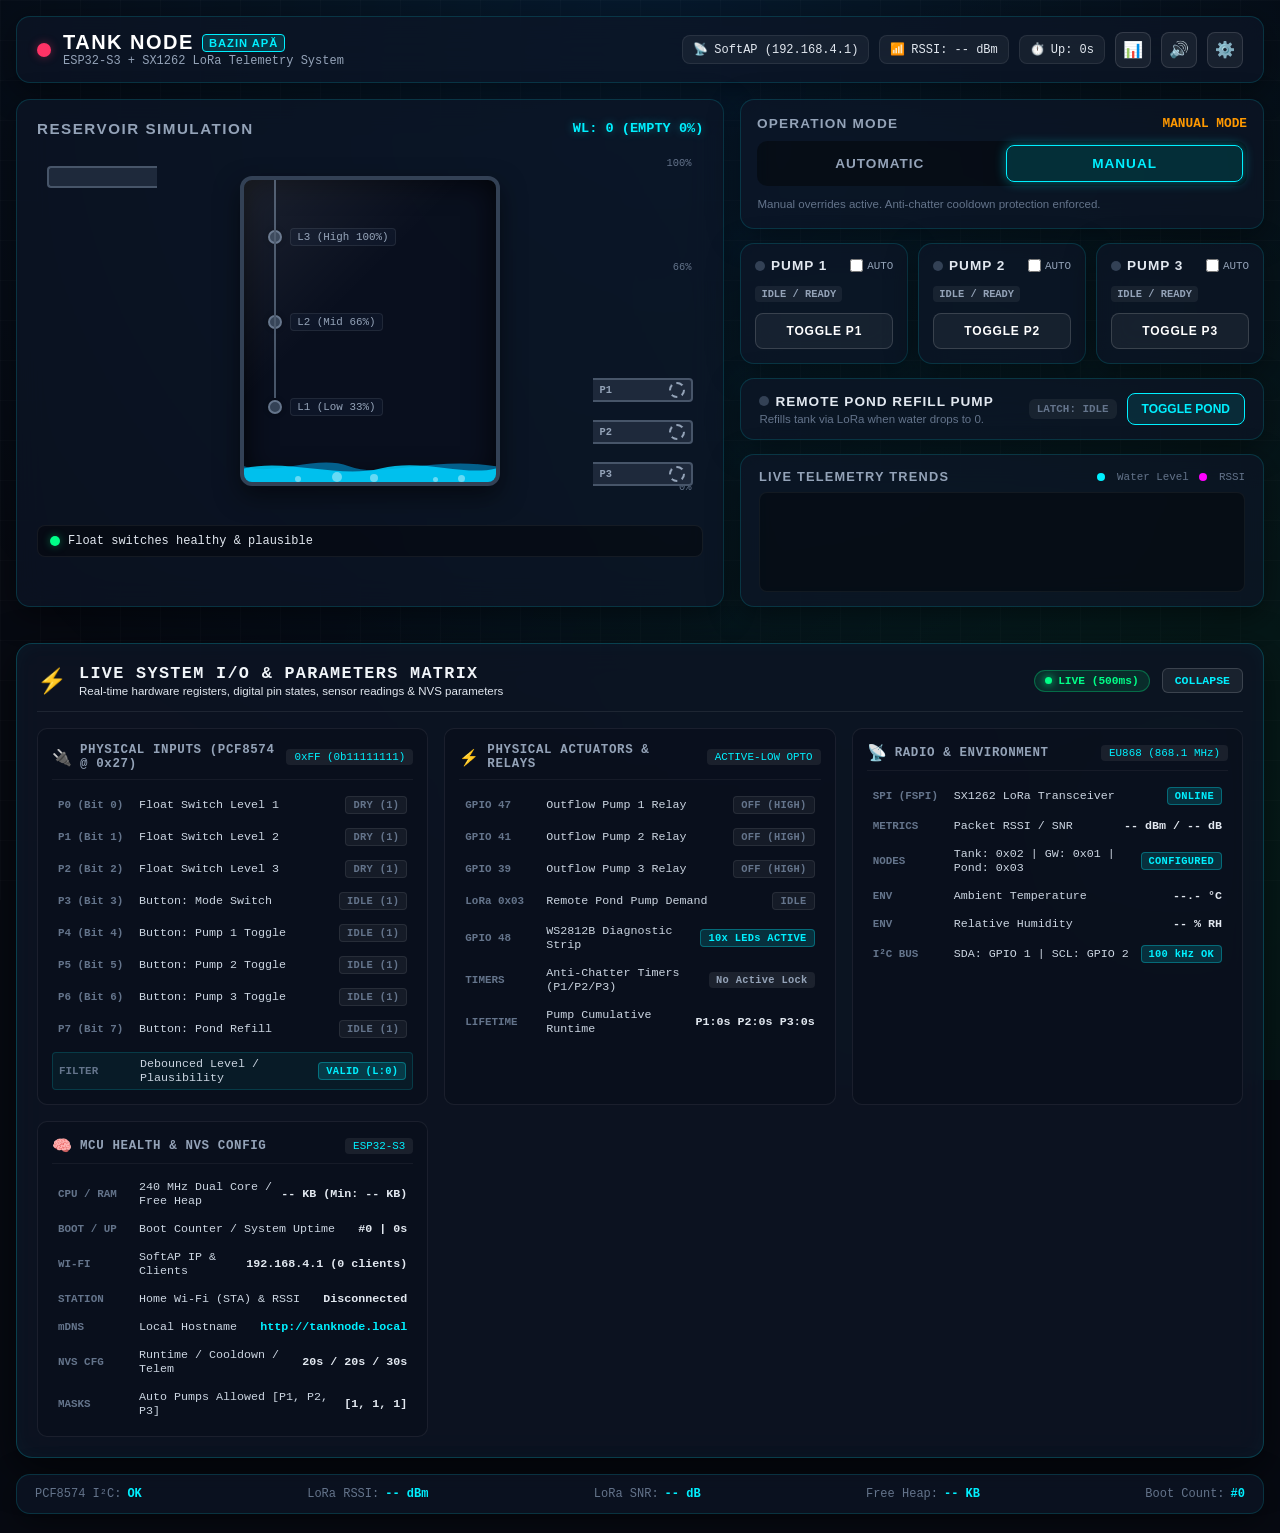
==== commit d5edf406: "feat: add Live SCADA I/O & Parameters Matrix panel and dedicated python run terminal launcher" ====
--- a/data/index.html
+++ b/data/index.html
@@ -35,6 +35,7 @@
           <span class="badge-icon">⏱️</span>
           <span id="badgeUptime">Up: 0s</span>
         </div>
+        <button class="icon-btn" id="btnMatrixHeader" onclick="toggleMatrix()" title="Toggle Live Parameters & I/O Matrix">📊</button>
         <button class="icon-btn" id="btnAudioToggle" title="Toggle Sound FX">🔊</button>
         <button class="icon-btn" id="btnSettingsOpen" title="Settings & Network">⚙️</button>
       </div>
@@ -237,6 +238,214 @@
       </section>
     </main>
 
+    <!-- Comprehensive Live I/O, Actuators & Parameters SCADA Inspector Matrix -->
+    <section class="matrix-card glass-card" id="ioMatrixSection">
+      <div class="matrix-header">
+        <div class="matrix-title-group">
+          <span class="matrix-icon">⚡</span>
+          <div>
+            <h3>LIVE SYSTEM I/O & PARAMETERS MATRIX</h3>
+            <p class="matrix-sub">Real-time hardware registers, digital pin states, sensor readings & NVS parameters</p>
+          </div>
+        </div>
+        <div class="matrix-header-right">
+          <span class="matrix-live-pill"><span class="matrix-pulse"></span>LIVE (500ms)</span>
+          <button class="matrix-toggle-btn" id="btnToggleMatrix" onclick="toggleMatrix()">COLLAPSE</button>
+        </div>
+      </div>
+
+      <div class="matrix-content" id="matrixContent">
+        <!-- 1. Physical Digital Inputs (PCF8574 Port 0x27) -->
+        <div class="matrix-subcard">
+          <div class="subcard-title">
+            <span class="subcard-icon">🔌</span>
+            <h4>PHYSICAL INPUTS (PCF8574 @ 0x27)</h4>
+            <span class="subcard-badge" id="mPcfRaw">0xFF (0b11111111)</span>
+          </div>
+          <div class="matrix-table">
+            <div class="matrix-row">
+              <span class="m-col-pin">P0 (Bit 0)</span>
+              <span class="m-col-name">Float Switch Level 1</span>
+              <span class="m-col-val" id="mFloat1"><span class="badge-tag idle">DRY (1)</span></span>
+            </div>
+            <div class="matrix-row">
+              <span class="m-col-pin">P1 (Bit 1)</span>
+              <span class="m-col-name">Float Switch Level 2</span>
+              <span class="m-col-val" id="mFloat2"><span class="badge-tag idle">DRY (1)</span></span>
+            </div>
+            <div class="matrix-row">
+              <span class="m-col-pin">P2 (Bit 2)</span>
+              <span class="m-col-name">Float Switch Level 3</span>
+              <span class="m-col-val" id="mFloat3"><span class="badge-tag idle">DRY (1)</span></span>
+            </div>
+            <div class="matrix-row">
+              <span class="m-col-pin">P3 (Bit 3)</span>
+              <span class="m-col-name">Button: Mode Switch</span>
+              <span class="m-col-val" id="mBtnMode"><span class="badge-tag idle">IDLE (1)</span></span>
+            </div>
+            <div class="matrix-row">
+              <span class="m-col-pin">P4 (Bit 4)</span>
+              <span class="m-col-name">Button: Pump 1 Toggle</span>
+              <span class="m-col-val" id="mBtnP1"><span class="badge-tag idle">IDLE (1)</span></span>
+            </div>
+            <div class="matrix-row">
+              <span class="m-col-pin">P5 (Bit 5)</span>
+              <span class="m-col-name">Button: Pump 2 Toggle</span>
+              <span class="m-col-val" id="mBtnP2"><span class="badge-tag idle">IDLE (1)</span></span>
+            </div>
+            <div class="matrix-row">
+              <span class="m-col-pin">P6 (Bit 6)</span>
+              <span class="m-col-name">Button: Pump 3 Toggle</span>
+              <span class="m-col-val" id="mBtnP3"><span class="badge-tag idle">IDLE (1)</span></span>
+            </div>
+            <div class="matrix-row">
+              <span class="m-col-pin">P7 (Bit 7)</span>
+              <span class="m-col-name">Button: Pond Refill</span>
+              <span class="m-col-val" id="mBtnPond"><span class="badge-tag idle">IDLE (1)</span></span>
+            </div>
+            <div class="matrix-row highlight">
+              <span class="m-col-pin">FILTER</span>
+              <span class="m-col-name">Debounced Level / Plausibility</span>
+              <span class="m-col-val" id="mPlausibility"><span class="badge-tag ok">VALID (L:0)</span></span>
+            </div>
+          </div>
+        </div>
+
+        <!-- 2. Physical Actuators & Outputs (Relays & GPIO) -->
+        <div class="matrix-subcard">
+          <div class="subcard-title">
+            <span class="subcard-icon">⚡</span>
+            <h4>PHYSICAL ACTUATORS & RELAYS</h4>
+            <span class="subcard-badge">ACTIVE-LOW OPTO</span>
+          </div>
+          <div class="matrix-table">
+            <div class="matrix-row">
+              <span class="m-col-pin">GPIO 47</span>
+              <span class="m-col-name">Outflow Pump 1 Relay</span>
+              <span class="m-col-val" id="mRelay1"><span class="badge-tag idle">OFF (HIGH)</span></span>
+            </div>
+            <div class="matrix-row">
+              <span class="m-col-pin">GPIO 41</span>
+              <span class="m-col-name">Outflow Pump 2 Relay</span>
+              <span class="m-col-val" id="mRelay2"><span class="badge-tag idle">OFF (HIGH)</span></span>
+            </div>
+            <div class="matrix-row">
+              <span class="m-col-pin">GPIO 39</span>
+              <span class="m-col-name">Outflow Pump 3 Relay</span>
+              <span class="m-col-val" id="mRelay3"><span class="badge-tag idle">OFF (HIGH)</span></span>
+            </div>
+            <div class="matrix-row">
+              <span class="m-col-pin">LoRa 0x03</span>
+              <span class="m-col-name">Remote Pond Pump Demand</span>
+              <span class="m-col-val" id="mPondDemand"><span class="badge-tag idle">IDLE</span></span>
+            </div>
+            <div class="matrix-row">
+              <span class="m-col-pin">GPIO 48</span>
+              <span class="m-col-name">WS2812B Diagnostic Strip</span>
+              <span class="m-col-val" id="mNeoPixels"><span class="badge-tag ok">10x LEDs ACTIVE</span></span>
+            </div>
+            <div class="matrix-row">
+              <span class="m-col-pin">TIMERS</span>
+              <span class="m-col-name">Anti-Chatter Timers (P1/P2/P3)</span>
+              <span class="m-col-val" id="mTimers"><span class="badge-tag">No Active Lock</span></span>
+            </div>
+            <div class="matrix-row">
+              <span class="m-col-pin">LIFETIME</span>
+              <span class="m-col-name">Pump Cumulative Runtime</span>
+              <span class="m-col-val" id="mLifetime">P1:0s P2:0s P3:0s</span>
+            </div>
+          </div>
+        </div>
+
+        <!-- 3. Radio & Sensor Metrics -->
+        <div class="matrix-subcard">
+          <div class="subcard-title">
+            <span class="subcard-icon">📡</span>
+            <h4>RADIO & ENVIRONMENT</h4>
+            <span class="subcard-badge">EU868 (868.1 MHz)</span>
+          </div>
+          <div class="matrix-table">
+            <div class="matrix-row">
+              <span class="m-col-pin">SPI (FSPI)</span>
+              <span class="m-col-name">SX1262 LoRa Transceiver</span>
+              <span class="m-col-val" id="mRadioHealth"><span class="badge-tag ok">ONLINE</span></span>
+            </div>
+            <div class="matrix-row">
+              <span class="m-col-pin">METRICS</span>
+              <span class="m-col-name">Packet RSSI / SNR</span>
+              <span class="m-col-val" id="mRadioMetrics">-- dBm / -- dB</span>
+            </div>
+            <div class="matrix-row">
+              <span class="m-col-pin">NODES</span>
+              <span class="m-col-name">Tank: 0x02 | GW: 0x01 | Pond: 0x03</span>
+              <span class="m-col-val"><span class="badge-tag ok">CONFIGURED</span></span>
+            </div>
+            <div class="matrix-row">
+              <span class="m-col-pin">ENV</span>
+              <span class="m-col-name">Ambient Temperature</span>
+              <span class="m-col-val" id="mTemp">--.- °C</span>
+            </div>
+            <div class="matrix-row">
+              <span class="m-col-pin">ENV</span>
+              <span class="m-col-name">Relative Humidity</span>
+              <span class="m-col-val" id="mHum">-- % RH</span>
+            </div>
+            <div class="matrix-row">
+              <span class="m-col-pin">I²C BUS</span>
+              <span class="m-col-name">SDA: GPIO 1 | SCL: GPIO 2</span>
+              <span class="m-col-val" id="mI2cBus"><span class="badge-tag ok">100 kHz OK</span></span>
+            </div>
+          </div>
+        </div>
+
+        <!-- 4. System Health & NVS Parameters -->
+        <div class="matrix-subcard">
+          <div class="subcard-title">
+            <span class="subcard-icon">🧠</span>
+            <h4>MCU HEALTH & NVS CONFIG</h4>
+            <span class="subcard-badge">ESP32-S3</span>
+          </div>
+          <div class="matrix-table">
+            <div class="matrix-row">
+              <span class="m-col-pin">CPU / RAM</span>
+              <span class="m-col-name">240 MHz Dual Core / Free Heap</span>
+              <span class="m-col-val" id="mMcuHeap">-- KB (Min: -- KB)</span>
+            </div>
+            <div class="matrix-row">
+              <span class="m-col-pin">BOOT / UP</span>
+              <span class="m-col-name">Boot Counter / System Uptime</span>
+              <span class="m-col-val" id="mMcuUptime">#0 | 0s</span>
+            </div>
+            <div class="matrix-row">
+              <span class="m-col-pin">WI-FI</span>
+              <span class="m-col-name">SoftAP IP & Clients</span>
+              <span class="m-col-val" id="mSoftApInfo">192.168.4.1 (0 clients)</span>
+            </div>
+            <div class="matrix-row">
+              <span class="m-col-pin">STATION</span>
+              <span class="m-col-name">Home Wi-Fi (STA) & RSSI</span>
+              <span class="m-col-val" id="mStaInfo">Disconnected</span>
+            </div>
+            <div class="matrix-row">
+              <span class="m-col-pin">mDNS</span>
+              <span class="m-col-name">Local Hostname</span>
+              <span class="m-col-val"><a href="http://tanknode.local" target="_blank" style="color:var(--cyan);text-decoration:none;">http://tanknode.local</a></span>
+            </div>
+            <div class="matrix-row">
+              <span class="m-col-pin">NVS CFG</span>
+              <span class="m-col-name">Runtime / Cooldown / Telem</span>
+              <span class="m-col-val" id="mNvsTimers">20s / 20s / 30s</span>
+            </div>
+            <div class="matrix-row">
+              <span class="m-col-pin">MASKS</span>
+              <span class="m-col-name">Auto Pumps Allowed [P1, P2, P3]</span>
+              <span class="m-col-val" id="mAutoMasks">[1, 1, 1]</span>
+            </div>
+          </div>
+        </div>
+      </div>
+    </section>
+
     <!-- Bottom Diagnostics Bar -->
     <footer class="hud-footer glass-card">
       <div class="diag-item">
--- a/data/style.css
+++ b/data/style.css
@@ -1103,3 +1103,235 @@
   from { transform: translateX(100%); opacity: 0; }
   to { transform: translateX(0); opacity: 1; }
 }
+
+/* ─── LIVE SYSTEM I/O & PARAMETERS MATRIX ─────────────────────── */
+.matrix-card {
+  margin-top: 20px;
+  padding: 20px;
+  background: rgba(13, 20, 36, 0.85);
+  border: 1px solid rgba(0, 240, 255, 0.2);
+  border-radius: 16px;
+  box-shadow: 0 12px 40px rgba(0, 0, 0, 0.6), inset 0 0 20px rgba(0, 240, 255, 0.03);
+}
+
+.matrix-header {
+  display: flex;
+  justify-content: space-between;
+  align-items: center;
+  border-bottom: 1px solid rgba(255, 255, 255, 0.08);
+  padding-bottom: 14px;
+  margin-bottom: 16px;
+}
+
+.matrix-title-group {
+  display: flex;
+  align-items: center;
+  gap: 12px;
+}
+
+.matrix-icon {
+  font-size: 1.5rem;
+  color: var(--amber);
+  filter: drop-shadow(0 0 8px var(--amber-glow));
+}
+
+.matrix-header h3 {
+  font-family: var(--font-mono);
+  font-size: 1.05rem;
+  font-weight: 700;
+  letter-spacing: 0.08em;
+  color: #f1f5f9;
+  margin: 0;
+}
+
+.matrix-sub {
+  font-size: 0.72rem;
+  color: var(--text-muted);
+  margin: 2px 0 0 0;
+}
+
+.matrix-header-right {
+  display: flex;
+  align-items: center;
+  gap: 12px;
+}
+
+.matrix-live-pill {
+  display: flex;
+  align-items: center;
+  gap: 6px;
+  font-size: 0.7rem;
+  font-family: var(--font-mono);
+  font-weight: 700;
+  color: var(--green);
+  background: rgba(0, 255, 136, 0.1);
+  border: 1px solid rgba(0, 255, 136, 0.3);
+  padding: 4px 10px;
+  border-radius: 20px;
+}
+
+.matrix-pulse {
+  width: 7px;
+  height: 7px;
+  border-radius: 50%;
+  background: var(--green);
+  box-shadow: 0 0 8px var(--green);
+  animation: pulseDot 1s infinite alternate;
+}
+
+.matrix-toggle-btn {
+  background: rgba(255, 255, 255, 0.06);
+  border: 1px solid rgba(255, 255, 255, 0.15);
+  color: var(--cyan);
+  padding: 5px 12px;
+  border-radius: 6px;
+  font-family: var(--font-mono);
+  font-size: 0.72rem;
+  font-weight: 600;
+  cursor: pointer;
+  transition: all 0.2s;
+}
+
+.matrix-toggle-btn:hover {
+  background: rgba(0, 240, 255, 0.15);
+  border-color: var(--cyan);
+}
+
+.matrix-content {
+  display: grid;
+  grid-template-columns: repeat(auto-fit, minmax(320px, 1fr));
+  gap: 16px;
+  transition: all 0.3s ease-in-out;
+}
+
+.matrix-content.collapsed {
+  display: none;
+}
+
+.matrix-subcard {
+  background: rgba(10, 15, 28, 0.75);
+  border: 1px solid rgba(255, 255, 255, 0.07);
+  border-radius: 10px;
+  padding: 14px;
+}
+
+.subcard-title {
+  display: flex;
+  align-items: center;
+  gap: 8px;
+  margin-bottom: 12px;
+  border-bottom: 1px solid rgba(255, 255, 255, 0.05);
+  padding-bottom: 8px;
+}
+
+.subcard-icon {
+  font-size: 1rem;
+}
+
+.subcard-title h4 {
+  font-family: var(--font-mono);
+  font-size: 0.78rem;
+  font-weight: 700;
+  color: #94a3b8;
+  letter-spacing: 0.05em;
+  margin: 0;
+  flex: 1;
+}
+
+.subcard-badge {
+  font-family: var(--font-mono);
+  font-size: 0.68rem;
+  background: rgba(255, 255, 255, 0.07);
+  padding: 2px 8px;
+  border-radius: 4px;
+  color: var(--cyan);
+}
+
+.matrix-table {
+  display: flex;
+  flex-direction: column;
+  gap: 6px;
+}
+
+.matrix-row {
+  display: flex;
+  align-items: center;
+  justify-content: space-between;
+  padding: 4px 6px;
+  border-radius: 4px;
+  font-size: 0.73rem;
+  font-family: var(--font-mono);
+  transition: background 0.15s;
+}
+
+.matrix-row:hover {
+  background: rgba(255, 255, 255, 0.03);
+}
+
+.matrix-row.highlight {
+  background: rgba(0, 240, 255, 0.05);
+  border: 1px solid rgba(0, 240, 255, 0.15);
+  margin-top: 4px;
+}
+
+.m-col-pin {
+  color: #64748b;
+  font-size: 0.68rem;
+  font-weight: 600;
+  width: 75px;
+  flex-shrink: 0;
+}
+
+.m-col-name {
+  color: #cbd5e1;
+  flex: 1;
+  padding: 0 6px;
+}
+
+.m-col-val {
+  font-weight: 600;
+  text-align: right;
+}
+
+.badge-tag {
+  display: inline-block;
+  padding: 2px 7px;
+  border-radius: 4px;
+  font-size: 0.65rem;
+  font-weight: 700;
+  letter-spacing: 0.03em;
+  background: rgba(255, 255, 255, 0.08);
+  color: #94a3b8;
+}
+
+.badge-tag.submerged, .badge-tag.running, .badge-tag.active {
+  background: rgba(0, 255, 136, 0.15);
+  color: var(--green);
+  border: 1px solid rgba(0, 255, 136, 0.4);
+  box-shadow: 0 0 8px rgba(0, 255, 136, 0.2);
+}
+
+.badge-tag.pressed {
+  background: rgba(255, 170, 0, 0.2);
+  color: var(--amber);
+  border: 1px solid rgba(255, 170, 0, 0.5);
+}
+
+.badge-tag.ok {
+  background: rgba(0, 240, 255, 0.15);
+  color: var(--cyan);
+  border: 1px solid rgba(0, 240, 255, 0.3);
+}
+
+.badge-tag.fault, .badge-tag.alert {
+  background: rgba(255, 51, 102, 0.2);
+  color: var(--red);
+  border: 1px solid rgba(255, 51, 102, 0.5);
+  animation: pulseDot 0.8s infinite alternate;
+}
+
+.badge-tag.idle {
+  background: rgba(255, 255, 255, 0.05);
+  color: #64748b;
+  border: 1px solid rgba(255, 255, 255, 0.08);
+}
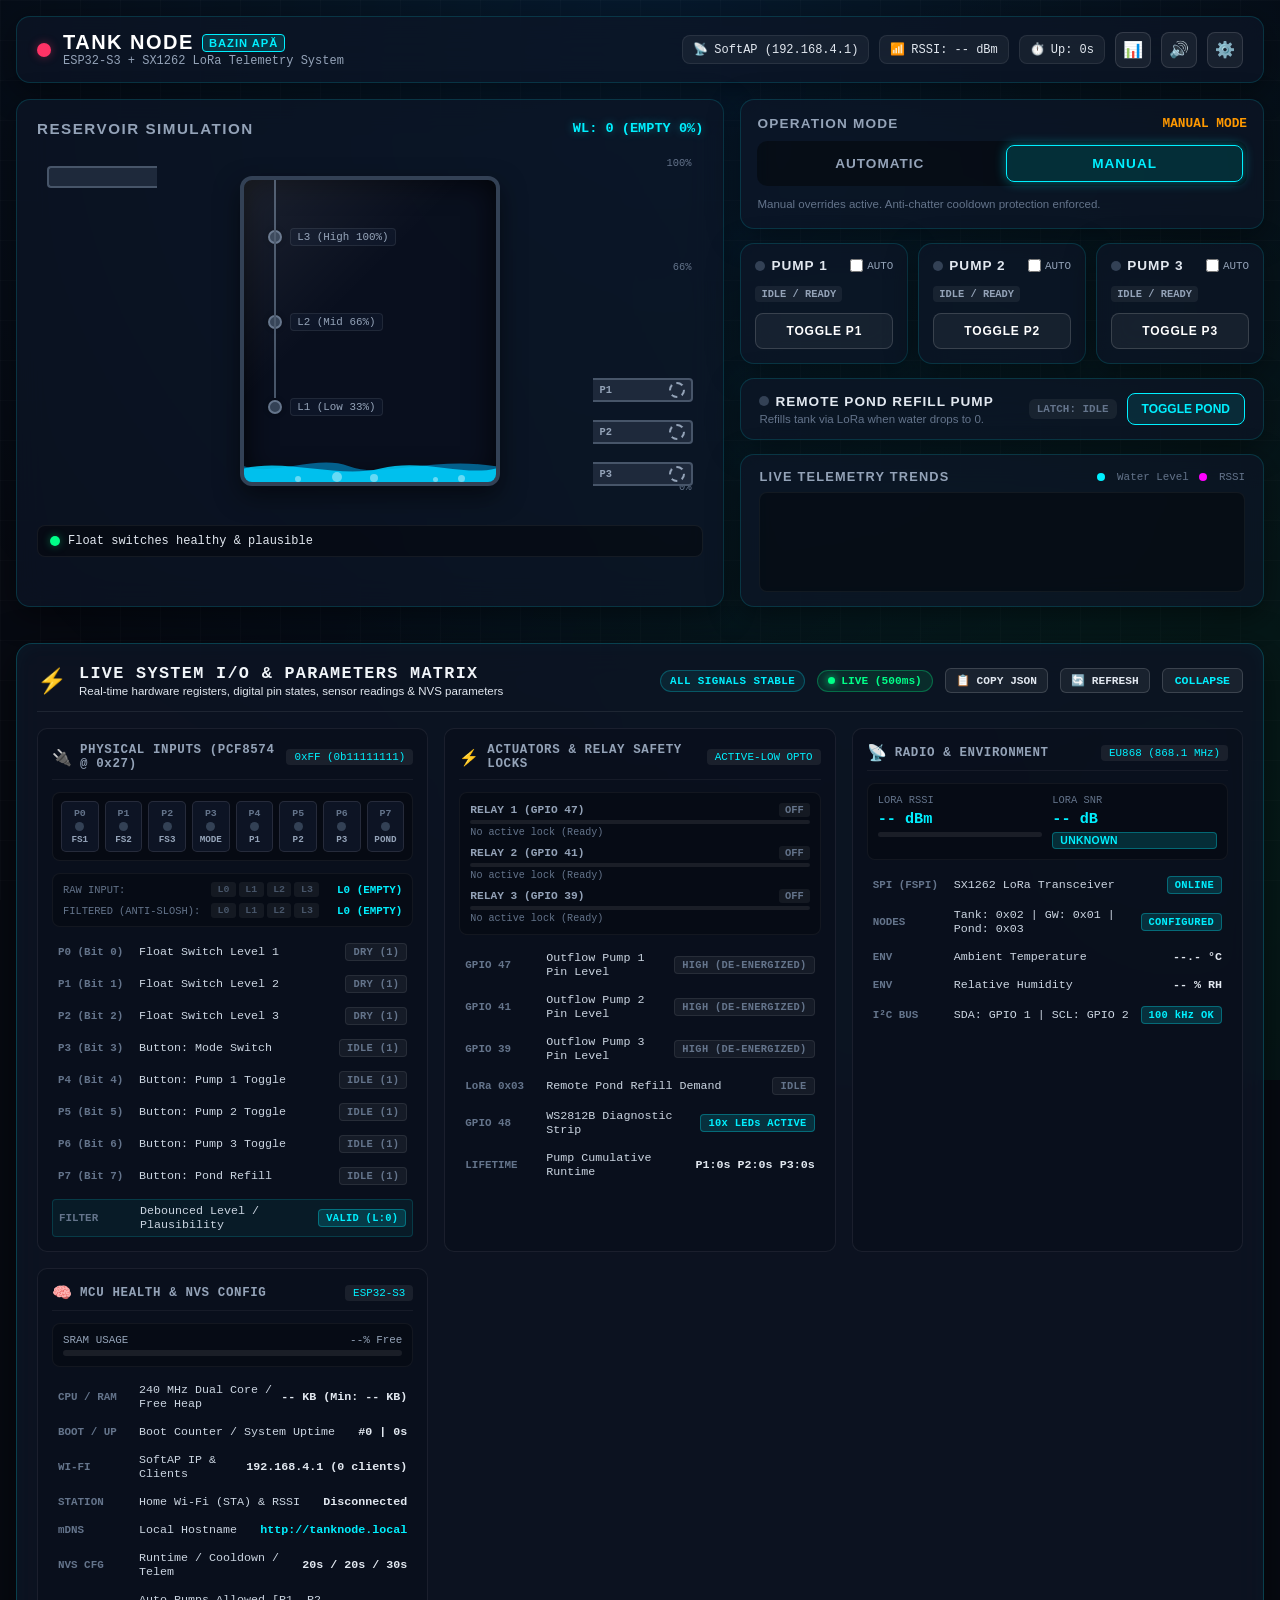
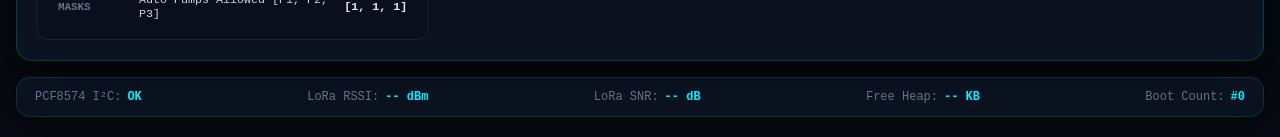
==== commit 47775469: "feat: enhance SCADA matrix panel and add embedded station web GUI to run.py - Upgraded Web SCADA Mat" ====
--- a/data/index.html
+++ b/data/index.html
@@ -249,7 +249,10 @@
           </div>
         </div>
         <div class="matrix-header-right">
+          <span class="matrix-delta-pill" id="mDeltaTicker">ALL SIGNALS STABLE</span>
           <span class="matrix-live-pill"><span class="matrix-pulse"></span>LIVE (500ms)</span>
+          <button class="matrix-act-btn" onclick="copyTelemetryJson()" title="Copy raw telemetry JSON to clipboard">📋 COPY JSON</button>
+          <button class="matrix-act-btn" onclick="sendJson({cmd:'get_config'})" title="Fetch Config from ESP32">🔄 REFRESH</button>
           <button class="matrix-toggle-btn" id="btnToggleMatrix" onclick="toggleMatrix()">COLLAPSE</button>
         </div>
       </div>
@@ -262,6 +265,43 @@
             <h4>PHYSICAL INPUTS (PCF8574 @ 0x27)</h4>
             <span class="subcard-badge" id="mPcfRaw">0xFF (0b11111111)</span>
           </div>
+
+          <!-- 8-Bit Visual Pin Bus Rack -->
+          <div class="pin-bus-rack" id="pinBusRack">
+            <div class="pin-chip" id="chipP0" title="Float 1 Contact (Low WL)"><span class="pin-num">P0</span><span class="pin-dot"></span><span class="pin-lbl">FS1</span></div>
+            <div class="pin-chip" id="chipP1" title="Float 2 Contact (Mid WL)"><span class="pin-num">P1</span><span class="pin-dot"></span><span class="pin-lbl">FS2</span></div>
+            <div class="pin-chip" id="chipP2" title="Float 3 Contact (High WL)"><span class="pin-num">P2</span><span class="pin-dot"></span><span class="pin-lbl">FS3</span></div>
+            <div class="pin-chip" id="chipP3" title="Button Mode Toggle"><span class="pin-num">P3</span><span class="pin-dot"></span><span class="pin-lbl">MODE</span></div>
+            <div class="pin-chip" id="chipP4" title="Button Pump 1 Toggle"><span class="pin-num">P4</span><span class="pin-dot"></span><span class="pin-lbl">P1</span></div>
+            <div class="pin-chip" id="chipP5" title="Button Pump 2 Toggle"><span class="pin-num">P5</span><span class="pin-dot"></span><span class="pin-lbl">P2</span></div>
+            <div class="pin-chip" id="chipP6" title="Button Pump 3 Toggle"><span class="pin-num">P6</span><span class="pin-dot"></span><span class="pin-lbl">P3</span></div>
+            <div class="pin-chip" id="chipP7" title="Button Pond Toggle"><span class="pin-num">P7</span><span class="pin-dot"></span><span class="pin-lbl">POND</span></div>
+          </div>
+
+          <!-- Dual Visual Level Comparison Bar -->
+          <div class="level-compare-box">
+            <div class="lvl-track">
+              <span class="lvl-title">RAW INPUT:</span>
+              <div class="segmented-meter" id="meterRawLvl">
+                <div class="seg" id="segRaw0">L0</div>
+                <div class="seg" id="segRaw1">L1</div>
+                <div class="seg" id="segRaw2">L2</div>
+                <div class="seg" id="segRaw3">L3</div>
+              </div>
+              <span class="lvl-val" id="valRawLvl">L0 (EMPTY)</span>
+            </div>
+            <div class="lvl-track">
+              <span class="lvl-title">FILTERED (ANTI-SLOSH):</span>
+              <div class="segmented-meter" id="meterStableLvl">
+                <div class="seg" id="segStb0">L0</div>
+                <div class="seg" id="segStb1">L1</div>
+                <div class="seg" id="segStb2">L2</div>
+                <div class="seg" id="segStb3">L3</div>
+              </div>
+              <span class="lvl-val" id="valStableLvl">L0 (EMPTY)</span>
+            </div>
+          </div>
+
           <div class="matrix-table">
             <div class="matrix-row">
               <span class="m-col-pin">P0 (Bit 0)</span>
@@ -311,43 +351,69 @@
           </div>
         </div>
 
-        <!-- 2. Physical Actuators & Outputs (Relays & GPIO) -->
+        <!-- 2. Physical Actuators & Relays (GPIO & Safety Locks) -->
         <div class="matrix-subcard">
           <div class="subcard-title">
             <span class="subcard-icon">⚡</span>
-            <h4>PHYSICAL ACTUATORS & RELAYS</h4>
+            <h4>ACTUATORS & RELAY SAFETY LOCKS</h4>
             <span class="subcard-badge">ACTIVE-LOW OPTO</span>
           </div>
+
+          <!-- Relay Visual Monitor Cards -->
+          <div class="relay-locks-grid">
+            <div class="relay-lock-item" id="lockCardP1">
+              <div class="lock-hdr">
+                <span class="lock-name">RELAY 1 (GPIO 47)</span>
+                <span class="lock-state" id="mRelay1State">OFF</span>
+              </div>
+              <div class="lock-bar-track"><div class="lock-bar-fill" id="lockBarP1" style="width: 0%;"></div></div>
+              <div class="lock-timer" id="mLockTimerP1">No active lock (Ready)</div>
+            </div>
+
+            <div class="relay-lock-item" id="lockCardP2">
+              <div class="lock-hdr">
+                <span class="lock-name">RELAY 2 (GPIO 41)</span>
+                <span class="lock-state" id="mRelay2State">OFF</span>
+              </div>
+              <div class="lock-bar-track"><div class="lock-bar-fill" id="lockBarP2" style="width: 0%;"></div></div>
+              <div class="lock-timer" id="mLockTimerP2">No active lock (Ready)</div>
+            </div>
+
+            <div class="relay-lock-item" id="lockCardP3">
+              <div class="lock-hdr">
+                <span class="lock-name">RELAY 3 (GPIO 39)</span>
+                <span class="lock-state" id="mRelay3State">OFF</span>
+              </div>
+              <div class="lock-bar-track"><div class="lock-bar-fill" id="lockBarP3" style="width: 0%;"></div></div>
+              <div class="lock-timer" id="mLockTimerP3">No active lock (Ready)</div>
+            </div>
+          </div>
+
           <div class="matrix-table">
             <div class="matrix-row">
               <span class="m-col-pin">GPIO 47</span>
-              <span class="m-col-name">Outflow Pump 1 Relay</span>
-              <span class="m-col-val" id="mRelay1"><span class="badge-tag idle">OFF (HIGH)</span></span>
+              <span class="m-col-name">Outflow Pump 1 Pin Level</span>
+              <span class="m-col-val" id="mRelay1"><span class="badge-tag idle">HIGH (DE-ENERGIZED)</span></span>
             </div>
             <div class="matrix-row">
               <span class="m-col-pin">GPIO 41</span>
-              <span class="m-col-name">Outflow Pump 2 Relay</span>
-              <span class="m-col-val" id="mRelay2"><span class="badge-tag idle">OFF (HIGH)</span></span>
+              <span class="m-col-name">Outflow Pump 2 Pin Level</span>
+              <span class="m-col-val" id="mRelay2"><span class="badge-tag idle">HIGH (DE-ENERGIZED)</span></span>
             </div>
             <div class="matrix-row">
               <span class="m-col-pin">GPIO 39</span>
-              <span class="m-col-name">Outflow Pump 3 Relay</span>
-              <span class="m-col-val" id="mRelay3"><span class="badge-tag idle">OFF (HIGH)</span></span>
+              <span class="m-col-name">Outflow Pump 3 Pin Level</span>
+              <span class="m-col-val" id="mRelay3"><span class="badge-tag idle">HIGH (DE-ENERGIZED)</span></span>
             </div>
             <div class="matrix-row">
               <span class="m-col-pin">LoRa 0x03</span>
-              <span class="m-col-name">Remote Pond Pump Demand</span>
+              <span class="m-col-name">Remote Pond Refill Demand</span>
               <span class="m-col-val" id="mPondDemand"><span class="badge-tag idle">IDLE</span></span>
             </div>
             <div class="matrix-row">
               <span class="m-col-pin">GPIO 48</span>
               <span class="m-col-name">WS2812B Diagnostic Strip</span>
               <span class="m-col-val" id="mNeoPixels"><span class="badge-tag ok">10x LEDs ACTIVE</span></span>
-            </div>
-            <div class="matrix-row">
-              <span class="m-col-pin">TIMERS</span>
-              <span class="m-col-name">Anti-Chatter Timers (P1/P2/P3)</span>
-              <span class="m-col-val" id="mTimers"><span class="badge-tag">No Active Lock</span></span>
             </div>
             <div class="matrix-row">
               <span class="m-col-pin">LIFETIME</span>
@@ -364,16 +430,26 @@
             <h4>RADIO & ENVIRONMENT</h4>
             <span class="subcard-badge">EU868 (868.1 MHz)</span>
           </div>
+
+          <!-- Signal Strength & Metrics Strip -->
+          <div class="radio-signal-strip">
+            <div class="sig-card">
+              <span class="sig-lbl">LORA RSSI</span>
+              <div class="sig-val" id="mRssiVal">-- dBm</div>
+              <div class="sig-bar-box"><div class="sig-bar-fill" id="mRssiBar" style="width: 0%;"></div></div>
+            </div>
+            <div class="sig-card">
+              <span class="sig-lbl">LORA SNR</span>
+              <div class="sig-val" id="mSnrVal">-- dB</div>
+              <span class="badge-tag ok" id="mSnrRating">UNKNOWN</span>
+            </div>
+          </div>
+
           <div class="matrix-table">
             <div class="matrix-row">
               <span class="m-col-pin">SPI (FSPI)</span>
               <span class="m-col-name">SX1262 LoRa Transceiver</span>
               <span class="m-col-val" id="mRadioHealth"><span class="badge-tag ok">ONLINE</span></span>
-            </div>
-            <div class="matrix-row">
-              <span class="m-col-pin">METRICS</span>
-              <span class="m-col-name">Packet RSSI / SNR</span>
-              <span class="m-col-val" id="mRadioMetrics">-- dBm / -- dB</span>
             </div>
             <div class="matrix-row">
               <span class="m-col-pin">NODES</span>
@@ -405,6 +481,16 @@
             <h4>MCU HEALTH & NVS CONFIG</h4>
             <span class="subcard-badge">ESP32-S3</span>
           </div>
+
+          <!-- RAM Heap Meter -->
+          <div class="heap-meter-box">
+            <div class="heap-hdr">
+              <span>SRAM USAGE</span>
+              <span id="mHeapPercent">--% Free</span>
+            </div>
+            <div class="heap-track"><div class="heap-fill" id="mHeapFill" style="width: 0%;"></div></div>
+          </div>
+
           <div class="matrix-table">
             <div class="matrix-row">
               <span class="m-col-pin">CPU / RAM</span>
--- a/data/style.css
+++ b/data/style.css
@@ -1335,3 +1335,327 @@
   color: #64748b;
   border: 1px solid rgba(255, 255, 255, 0.08);
 }
+
+/* ─── ENHANCED SCADA MATRIX FEATURES ──────────────────────────── */
+.matrix-delta-pill {
+  font-family: var(--font-mono);
+  font-size: 0.68rem;
+  font-weight: 700;
+  color: var(--cyan);
+  background: rgba(0, 240, 255, 0.08);
+  border: 1px solid rgba(0, 240, 255, 0.25);
+  padding: 4px 9px;
+  border-radius: 20px;
+  letter-spacing: 0.04em;
+  transition: all 0.3s;
+}
+
+.matrix-delta-pill.changed {
+  color: #000;
+  background: var(--amber);
+  border-color: #fff;
+  box-shadow: 0 0 12px var(--amber);
+}
+
+.matrix-act-btn {
+  background: rgba(255, 255, 255, 0.06);
+  border: 1px solid rgba(255, 255, 255, 0.15);
+  color: #e2e8f0;
+  padding: 5px 10px;
+  border-radius: 6px;
+  font-family: var(--font-mono);
+  font-size: 0.7rem;
+  font-weight: 600;
+  cursor: pointer;
+  transition: all 0.2s;
+}
+
+.matrix-act-btn:hover {
+  background: rgba(0, 240, 255, 0.15);
+  border-color: var(--cyan);
+  color: var(--cyan);
+}
+
+/* 8-Bit Visual Pin Bus Rack */
+.pin-bus-rack {
+  display: grid;
+  grid-template-columns: repeat(8, 1fr);
+  gap: 6px;
+  margin-bottom: 12px;
+  background: rgba(0, 0, 0, 0.3);
+  padding: 8px;
+  border-radius: 8px;
+  border: 1px solid rgba(255, 255, 255, 0.06);
+}
+
+.pin-chip {
+  display: flex;
+  flex-direction: column;
+  align-items: center;
+  gap: 3px;
+  background: rgba(15, 23, 42, 0.8);
+  border: 1px solid rgba(255, 255, 255, 0.1);
+  padding: 6px 2px;
+  border-radius: 5px;
+  cursor: default;
+  transition: all 0.2s;
+}
+
+.pin-chip.active {
+  border-color: var(--green);
+  background: rgba(0, 255, 136, 0.12);
+  box-shadow: 0 0 8px rgba(0, 255, 136, 0.25);
+}
+
+.pin-chip.pressed {
+  border-color: var(--amber);
+  background: rgba(255, 170, 0, 0.15);
+  box-shadow: 0 0 8px rgba(255, 170, 0, 0.25);
+}
+
+.pin-num {
+  font-size: 0.62rem;
+  font-family: var(--font-mono);
+  font-weight: 700;
+  color: #64748b;
+}
+
+.pin-dot {
+  width: 9px;
+  height: 9px;
+  border-radius: 50%;
+  background: #334155;
+  transition: all 0.2s;
+}
+
+.pin-chip.active .pin-dot {
+  background: var(--green);
+  box-shadow: 0 0 6px var(--green);
+}
+
+.pin-chip.pressed .pin-dot {
+  background: var(--amber);
+  box-shadow: 0 0 6px var(--amber);
+}
+
+.pin-lbl {
+  font-size: 0.58rem;
+  font-family: var(--font-mono);
+  font-weight: 600;
+  color: #94a3b8;
+}
+
+/* Dual Level Comparison Box */
+.level-compare-box {
+  background: rgba(0, 0, 0, 0.25);
+  border: 1px solid rgba(255, 255, 255, 0.05);
+  border-radius: 8px;
+  padding: 8px 10px;
+  margin-bottom: 12px;
+  display: flex;
+  flex-direction: column;
+  gap: 6px;
+}
+
+.lvl-track {
+  display: flex;
+  align-items: center;
+  justify-content: space-between;
+  gap: 8px;
+  font-family: var(--font-mono);
+  font-size: 0.7rem;
+}
+
+.lvl-title {
+  color: #64748b;
+  width: 140px;
+  flex-shrink: 0;
+  font-size: 0.65rem;
+}
+
+.segmented-meter {
+  display: flex;
+  gap: 3px;
+  flex: 1;
+}
+
+.seg {
+  flex: 1;
+  text-align: center;
+  background: rgba(255, 255, 255, 0.06);
+  color: #475569;
+  font-size: 0.62rem;
+  font-weight: 700;
+  padding: 2px 0;
+  border-radius: 3px;
+  transition: all 0.2s;
+}
+
+.seg.active {
+  background: var(--cyan);
+  color: #000;
+  box-shadow: 0 0 8px var(--cyan-glow);
+}
+
+.lvl-val {
+  font-weight: 700;
+  font-size: 0.68rem;
+  color: var(--cyan);
+  width: 75px;
+  text-align: right;
+}
+
+/* Relay Safety Locks Grid */
+.relay-locks-grid {
+  display: flex;
+  flex-direction: column;
+  gap: 8px;
+  margin-bottom: 12px;
+  background: rgba(0, 0, 0, 0.25);
+  padding: 10px;
+  border-radius: 8px;
+  border: 1px solid rgba(255, 255, 255, 0.05);
+}
+
+.relay-lock-item {
+  display: flex;
+  flex-direction: column;
+  gap: 3px;
+}
+
+.lock-hdr {
+  display: flex;
+  justify-content: space-between;
+  align-items: center;
+  font-family: var(--font-mono);
+  font-size: 0.7rem;
+}
+
+.lock-name {
+  color: #94a3b8;
+  font-weight: 600;
+}
+
+.lock-state {
+  font-weight: 700;
+  padding: 1px 6px;
+  border-radius: 3px;
+  font-size: 0.65rem;
+  background: rgba(255, 255, 255, 0.06);
+  color: #64748b;
+}
+
+.lock-state.running {
+  background: rgba(0, 255, 136, 0.2);
+  color: var(--green);
+}
+
+.lock-bar-track {
+  height: 4px;
+  background: rgba(255, 255, 255, 0.08);
+  border-radius: 2px;
+  overflow: hidden;
+}
+
+.lock-bar-fill {
+  height: 100%;
+  background: var(--cyan);
+  transition: width 0.3s;
+}
+
+.lock-timer {
+  font-size: 0.63rem;
+  font-family: var(--font-mono);
+  color: #64748b;
+}
+
+.lock-timer.active {
+  color: var(--amber);
+  font-weight: 600;
+}
+
+/* Radio Signal Strip */
+.radio-signal-strip {
+  display: grid;
+  grid-template-columns: 1fr 1fr;
+  gap: 10px;
+  margin-bottom: 12px;
+  background: rgba(0, 0, 0, 0.25);
+  padding: 10px;
+  border-radius: 8px;
+  border: 1px solid rgba(255, 255, 255, 0.05);
+}
+
+.sig-card {
+  display: flex;
+  flex-direction: column;
+  gap: 4px;
+}
+
+.sig-lbl {
+  font-size: 0.65rem;
+  font-family: var(--font-mono);
+  color: #64748b;
+}
+
+.sig-val {
+  font-size: 0.95rem;
+  font-family: var(--font-mono);
+  font-weight: 700;
+  color: var(--cyan);
+}
+
+.sig-bar-box {
+  height: 5px;
+  background: rgba(255, 255, 255, 0.08);
+  border-radius: 3px;
+  overflow: hidden;
+}
+
+.sig-bar-fill {
+  height: 100%;
+  background: linear-gradient(90deg, var(--red) 0%, var(--amber) 50%, var(--green) 100%);
+  transition: width 0.3s;
+}
+
+/* Heap Meter */
+.heap-meter-box {
+  margin-bottom: 12px;
+  background: rgba(0, 0, 0, 0.25);
+  padding: 10px;
+  border-radius: 8px;
+  border: 1px solid rgba(255, 255, 255, 0.05);
+}
+
+.heap-hdr {
+  display: flex;
+  justify-content: space-between;
+  font-size: 0.68rem;
+  font-family: var(--font-mono);
+  color: #94a3b8;
+  margin-bottom: 4px;
+}
+
+.heap-track {
+  height: 6px;
+  background: rgba(255, 255, 255, 0.08);
+  border-radius: 3px;
+  overflow: hidden;
+}
+
+.heap-fill {
+  height: 100%;
+  background: linear-gradient(90deg, var(--cyan), var(--green));
+  transition: width 0.3s;
+}
+
+/* Delta Flash effect */
+@keyframes deltaGlow {
+  0% { background: rgba(0, 240, 255, 0.3); }
+  100% { background: transparent; }
+}
+
+.delta-flash {
+  animation: deltaGlow 0.8s ease-out;
+}
+
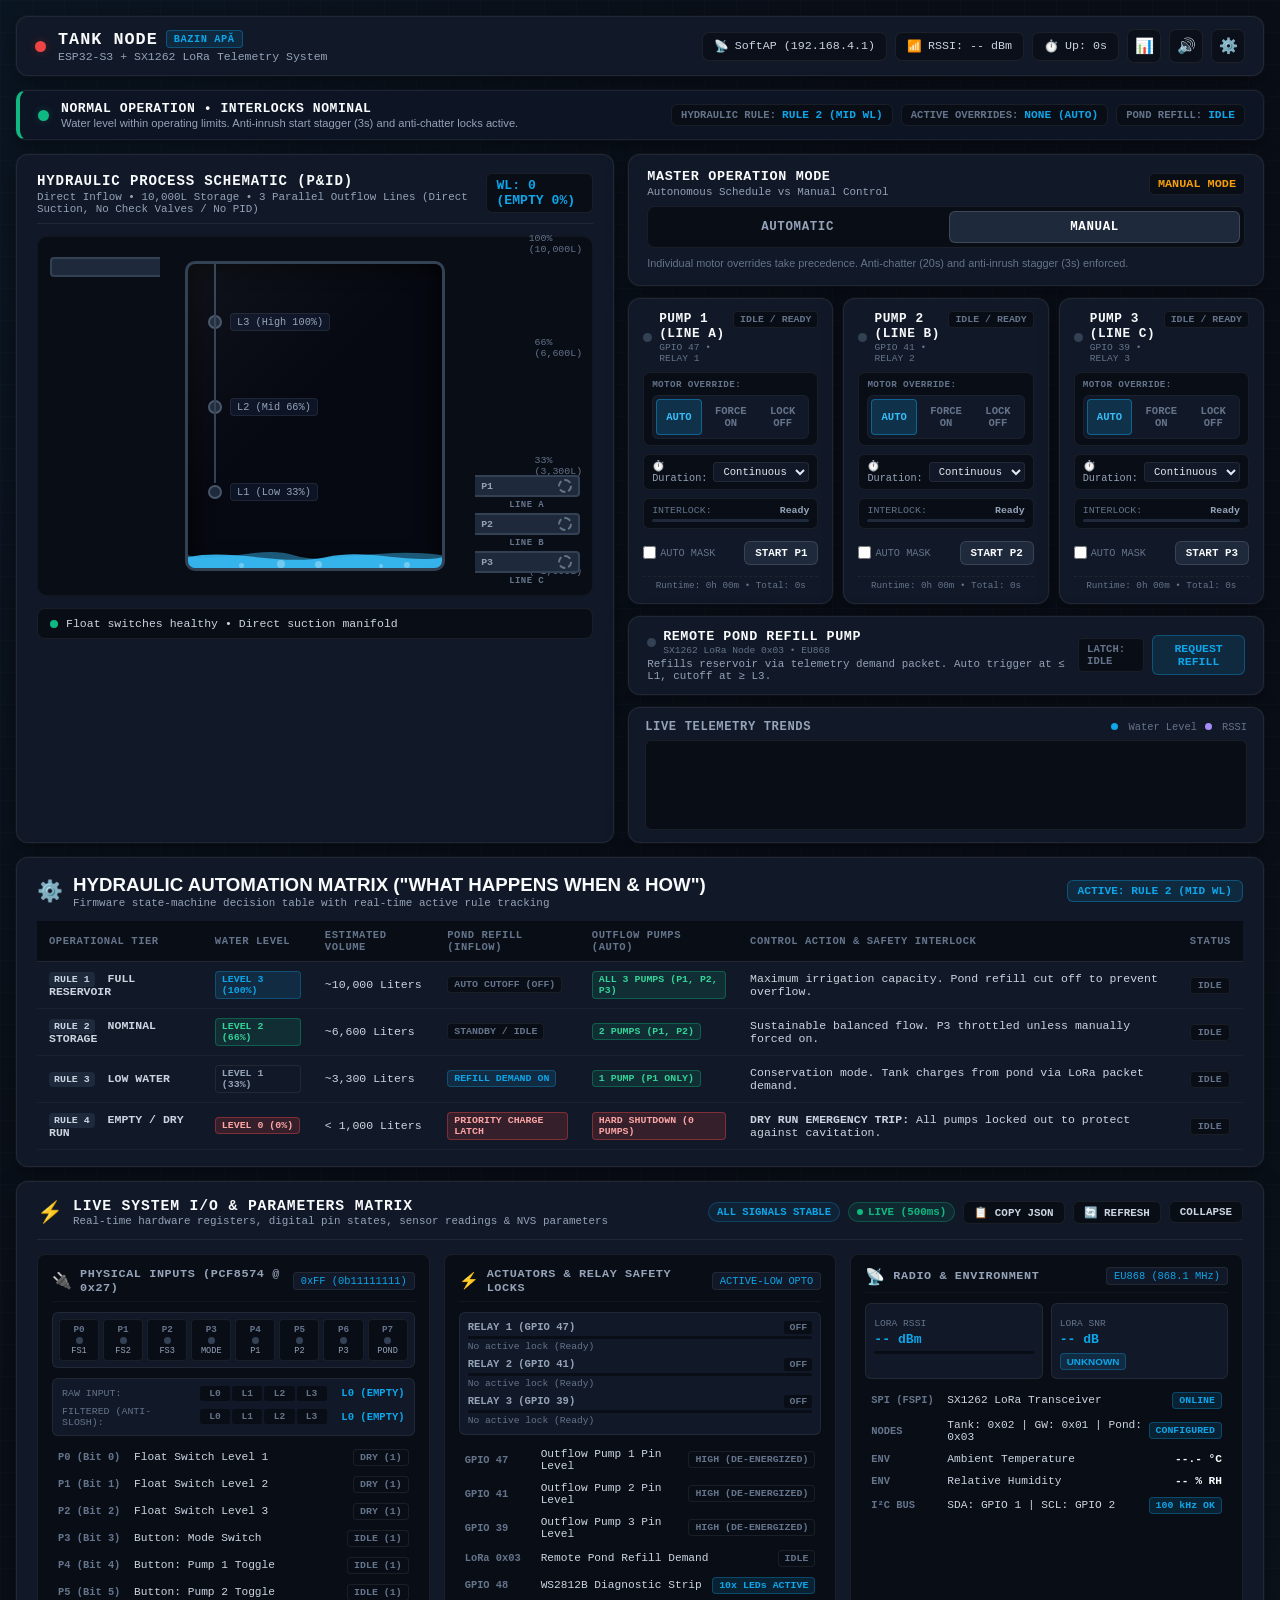
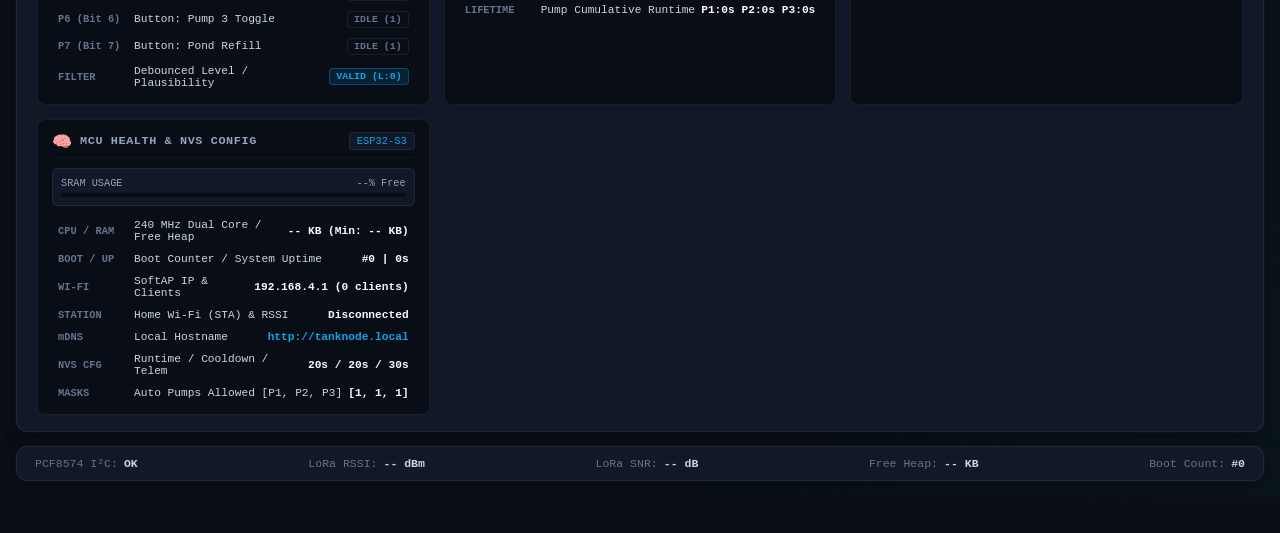
==== commit e0e5e9c5: "feat: universal LoRa fleet coordinator, dynamic modulation, and persistent SCADA deck" ====
--- a/data/index.html
+++ b/data/index.html
@@ -7,10 +7,6 @@
   <link rel="stylesheet" href="style.css">
 </head>
 <body>
-  <!-- Ambient background glow particles -->
-  <div class="bg-glow"></div>
-  <div class="bg-grid"></div>
-
   <div class="app-container">
     <!-- Top HUD Navigation Header -->
     <header class="hud-header glass-card">
@@ -41,12 +37,31 @@
       </div>
     </header>
 
+    <!-- ISA-18.2 Priority Alarm & Operational Status Banner -->
+    <div class="alarm-banner-container glass-card" id="alarmBanner">
+      <div class="alarm-left">
+        <div class="alarm-beacon normal" id="alarmBeacon"></div>
+        <div class="alarm-text-block">
+          <div class="alarm-title" id="alarmTitle">NORMAL OPERATION &bull; INTERLOCKS NOMINAL</div>
+          <div class="alarm-desc" id="alarmDesc">Water level within operating limits. Anti-inrush start stagger (3s) and anti-chatter locks active.</div>
+        </div>
+      </div>
+      <div class="alarm-right-metrics">
+        <div class="banner-pill" title="Current Automation Rule active on ESP32-S3"><span class="bp-label">HYDRAULIC RULE:</span> <span class="bp-val" id="bannerActiveRule">RULE 2 (MID WL)</span></div>
+        <div class="banner-pill" title="Pumps with active manual overrides"><span class="bp-label">ACTIVE OVERRIDES:</span> <span class="bp-val" id="bannerOverrides">NONE (AUTO)</span></div>
+        <div class="banner-pill" title="LoRa remote pond refill latch"><span class="bp-label">POND REFILL:</span> <span class="bp-val" id="bannerLatch">IDLE</span></div>
+      </div>
+    </div>
+
     <!-- Main Grid -->
     <main class="main-grid">
       <!-- Left Column: Fluid Tank Reservoir & Mechanical Simulation -->
       <section class="reservoir-card glass-card">
         <div class="card-header">
-          <h2>RESERVOIR SIMULATION</h2>
+          <div class="card-header-left">
+            <h2>HYDRAULIC PROCESS SCHEMATIC (P&amp;ID)</h2>
+            <p class="section-sub">Direct Inflow &bull; 10,000L Storage &bull; 3 Parallel Outflow Lines (Direct Suction, No Check Valves / No PID)</p>
+          </div>
           <span class="level-display" id="tankLevelText">WL: 0 (EMPTY 0%)</span>
         </div>
 
@@ -54,7 +69,7 @@
           <!-- Inflow pipe from remote pond pump (top left) -->
           <div class="pipe-inflow-container" id="inflowContainer">
             <div class="pipe inflow-pipe">
-              <div class="pipe-label">INFLOW (POND)</div>
+              <div class="pipe-label">INFLOW (POND 0x03)</div>
               <div class="pipe-flow-water" id="inflowPipeWater"></div>
             </div>
             <!-- Animated Water Jet into Reservoir -->
@@ -69,16 +84,19 @@
               <span class="p-tag">P1</span>
               <div class="turbine" id="turbineP1"></div>
               <div class="pipe-stream" id="streamP1"></div>
+              <span class="field-line-label">LINE A</span>
             </div>
             <div class="pipe outflow-pipe" id="outflowP2">
               <span class="p-tag">P2</span>
               <div class="turbine" id="turbineP2"></div>
               <div class="pipe-stream" id="streamP2"></div>
+              <span class="field-line-label">LINE B</span>
             </div>
             <div class="pipe outflow-pipe" id="outflowP3">
               <span class="p-tag">P3</span>
               <div class="turbine" id="turbineP3"></div>
               <div class="pipe-stream" id="streamP3"></div>
+              <span class="field-line-label">LINE C</span>
             </div>
           </div>
 
@@ -123,17 +141,17 @@
 
           <!-- Tank Vessel Markings Ruler -->
           <div class="tank-ruler">
-            <span class="mark" style="bottom: 95%;">100%</span>
-            <span class="mark" style="bottom: 66%;">66%</span>
-            <span class="mark" style="bottom: 33%;">33%</span>
-            <span class="mark" style="bottom: 5%;">0%</span>
+            <span class="mark" style="bottom: 95%;">100% (10,000L)</span>
+            <span class="mark" style="bottom: 66%;">66% (6,600L)</span>
+            <span class="mark" style="bottom: 33%;">33% (3,300L)</span>
+            <span class="mark" style="bottom: 5%;">0% (&lt;1,000L)</span>
           </div>
         </div>
 
         <!-- Sensor Status & Fault Alert Banner -->
         <div class="sensor-status-bar" id="sensorAlertBar">
           <span class="sensor-status-dot" id="sensorHealthDot"></span>
-          <span id="sensorHealthText">Float switches healthy & plausible</span>
+          <span id="sensorHealthText">Float switches healthy &bull; Direct suction manifold</span>
         </div>
       </section>
 
@@ -142,70 +160,193 @@
         <!-- Operation Mode Pill Switcher -->
         <div class="mode-card glass-card">
           <div class="mode-header">
-            <h3>OPERATION MODE</h3>
+            <div>
+              <h3>MASTER OPERATION MODE</h3>
+              <p class="section-sub">Autonomous Schedule vs Manual Control</p>
+            </div>
             <span class="mode-status-text" id="modeBanner">MANUAL MODE</span>
           </div>
           <div class="mode-toggle-group">
             <button class="mode-btn" id="btnModeAuto" onclick="setMode(true)">AUTOMATIC</button>
             <button class="mode-btn active" id="btnModeMan" onclick="setMode(false)">MANUAL</button>
           </div>
-          <p class="mode-hint" id="modeHint">Manual overrides active. Anti-chatter cooldown protection enforced.</p>
-        </div>
-
-        <!-- Irrigation Outflow Pumps (P1 - P3) -->
+          <p class="mode-hint" id="modeHint">Individual motor overrides take precedence. Anti-chatter (20s) and anti-inrush stagger (3s) enforced.</p>
+        </div>
+
+        <!-- Irrigation Outflow Pumps (P1 - P3) Industrial Faceplates -->
         <div class="pumps-grid">
-          <!-- Pump 1 -->
+          <!-- Pump 1 Faceplate -->
           <div class="pump-card glass-card" id="cardP1">
             <div class="pump-card-header">
               <div class="pump-title">
                 <span class="pump-indicator" id="indP1"></span>
-                <h4>PUMP 1</h4>
-              </div>
+                <div>
+                  <h4>PUMP 1 (LINE A)</h4>
+                  <span class="pump-sub-tag">GPIO 47 &bull; RELAY 1</span>
+                </div>
+              </div>
+              <span class="status-pill" id="pillP1">IDLE / READY</span>
+            </div>
+
+            <!-- 3-Position Override Controller -->
+            <div class="override-panel">
+              <span class="override-label">MOTOR OVERRIDE:</span>
+              <div class="override-btn-group">
+                <button class="btn-override btn-ovr-auto active" id="ovrAutoP1" onclick="setPumpOverride(1, 'AUTO')" title="Follow automatic water level schedule">AUTO</button>
+                <button class="btn-override btn-ovr-on" id="ovrOnP1" onclick="setPumpOverride(1, 'FORCE_ON')" title="Force motor ON immediately">FORCE ON</button>
+                <button class="btn-override btn-ovr-off" id="ovrOffP1" onclick="setPumpOverride(1, 'FORCE_OFF')" title="Hard lockout - prevent motor from starting">LOCK OFF</button>
+              </div>
+            </div>
+
+            <!-- Timed Dosage Duration Selector -->
+            <div class="timed-run-row">
+              <span class="timed-label">⏱️ Duration:</span>
+              <select class="timed-select" id="durP1">
+                <option value="0">Continuous</option>
+                <option value="5">5 min</option>
+                <option value="15">15 min</option>
+                <option value="30">30 min</option>
+                <option value="60">60 min</option>
+              </select>
+              <span class="timed-active-badge" id="timedBadgeP1" style="display:none;">00:00</span>
+            </div>
+
+            <!-- Feedback & Lock Countdown Meters -->
+            <div class="pump-feedback-box">
+              <div class="feedback-gauge" id="gaugeBoxP1">
+                <div class="gauge-hdr">
+                  <span class="gauge-title" id="gaugeLblP1">INTERLOCK:</span>
+                  <span class="gauge-val" id="gaugeValP1">Ready</span>
+                </div>
+                <div class="gauge-track"><div class="gauge-fill" id="gaugeFillP1" style="width:0%;"></div></div>
+              </div>
+            </div>
+
+            <!-- Bottom Action & Auto Eligibility -->
+            <div class="pump-footer">
               <label class="auto-mask-check" title="Allowed in Auto Mode">
                 <input type="checkbox" id="maskP1" onchange="updateAutoMask()">
-                <span>AUTO</span>
+                <span>AUTO MASK</span>
               </label>
-            </div>
-            <div class="pump-meta">
-              <span class="status-pill" id="pillP1">IDLE / READY</span>
-            </div>
-            <button class="pump-toggle-btn" id="btnP1" onclick="togglePump(1)">TOGGLE P1</button>
-          </div>
-
-          <!-- Pump 2 -->
+              <button class="pump-toggle-btn" id="btnP1" onclick="togglePump(1)">START P1</button>
+            </div>
+            <div class="pump-odometer" id="odoP1">Runtime: 0h 00m &bull; Total: 0s</div>
+          </div>
+
+          <!-- Pump 2 Faceplate -->
           <div class="pump-card glass-card" id="cardP2">
             <div class="pump-card-header">
               <div class="pump-title">
                 <span class="pump-indicator" id="indP2"></span>
-                <h4>PUMP 2</h4>
-              </div>
+                <div>
+                  <h4>PUMP 2 (LINE B)</h4>
+                  <span class="pump-sub-tag">GPIO 41 &bull; RELAY 2</span>
+                </div>
+              </div>
+              <span class="status-pill" id="pillP2">IDLE / READY</span>
+            </div>
+
+            <!-- 3-Position Override Controller -->
+            <div class="override-panel">
+              <span class="override-label">MOTOR OVERRIDE:</span>
+              <div class="override-btn-group">
+                <button class="btn-override btn-ovr-auto active" id="ovrAutoP2" onclick="setPumpOverride(2, 'AUTO')" title="Follow automatic water level schedule">AUTO</button>
+                <button class="btn-override btn-ovr-on" id="ovrOnP2" onclick="setPumpOverride(2, 'FORCE_ON')" title="Force motor ON immediately">FORCE ON</button>
+                <button class="btn-override btn-ovr-off" id="ovrOffP2" onclick="setPumpOverride(2, 'FORCE_OFF')" title="Hard lockout - prevent motor from starting">LOCK OFF</button>
+              </div>
+            </div>
+
+            <!-- Timed Dosage Duration Selector -->
+            <div class="timed-run-row">
+              <span class="timed-label">⏱️ Duration:</span>
+              <select class="timed-select" id="durP2">
+                <option value="0">Continuous</option>
+                <option value="5">5 min</option>
+                <option value="15">15 min</option>
+                <option value="30">30 min</option>
+                <option value="60">60 min</option>
+              </select>
+              <span class="timed-active-badge" id="timedBadgeP2" style="display:none;">00:00</span>
+            </div>
+
+            <!-- Feedback & Lock Countdown Meters -->
+            <div class="pump-feedback-box">
+              <div class="feedback-gauge" id="gaugeBoxP2">
+                <div class="gauge-hdr">
+                  <span class="gauge-title" id="gaugeLblP2">INTERLOCK:</span>
+                  <span class="gauge-val" id="gaugeValP2">Ready</span>
+                </div>
+                <div class="gauge-track"><div class="gauge-fill" id="gaugeFillP2" style="width:0%;"></div></div>
+              </div>
+            </div>
+
+            <!-- Bottom Action & Auto Eligibility -->
+            <div class="pump-footer">
               <label class="auto-mask-check" title="Allowed in Auto Mode">
                 <input type="checkbox" id="maskP2" onchange="updateAutoMask()">
-                <span>AUTO</span>
+                <span>AUTO MASK</span>
               </label>
-            </div>
-            <div class="pump-meta">
-              <span class="status-pill" id="pillP2">IDLE / READY</span>
-            </div>
-            <button class="pump-toggle-btn" id="btnP2" onclick="togglePump(2)">TOGGLE P2</button>
-          </div>
-
-          <!-- Pump 3 -->
+              <button class="pump-toggle-btn" id="btnP2" onclick="togglePump(2)">START P2</button>
+            </div>
+            <div class="pump-odometer" id="odoP2">Runtime: 0h 00m &bull; Total: 0s</div>
+          </div>
+
+          <!-- Pump 3 Faceplate -->
           <div class="pump-card glass-card" id="cardP3">
             <div class="pump-card-header">
               <div class="pump-title">
                 <span class="pump-indicator" id="indP3"></span>
-                <h4>PUMP 3</h4>
-              </div>
+                <div>
+                  <h4>PUMP 3 (LINE C)</h4>
+                  <span class="pump-sub-tag">GPIO 39 &bull; RELAY 3</span>
+                </div>
+              </div>
+              <span class="status-pill" id="pillP3">IDLE / READY</span>
+            </div>
+
+            <!-- 3-Position Override Controller -->
+            <div class="override-panel">
+              <span class="override-label">MOTOR OVERRIDE:</span>
+              <div class="override-btn-group">
+                <button class="btn-override btn-ovr-auto active" id="ovrAutoP3" onclick="setPumpOverride(3, 'AUTO')" title="Follow automatic water level schedule">AUTO</button>
+                <button class="btn-override btn-ovr-on" id="ovrOnP3" onclick="setPumpOverride(3, 'FORCE_ON')" title="Force motor ON immediately">FORCE ON</button>
+                <button class="btn-override btn-ovr-off" id="ovrOffP3" onclick="setPumpOverride(3, 'FORCE_OFF')" title="Hard lockout - prevent motor from starting">LOCK OFF</button>
+              </div>
+            </div>
+
+            <!-- Timed Dosage Duration Selector -->
+            <div class="timed-run-row">
+              <span class="timed-label">⏱️ Duration:</span>
+              <select class="timed-select" id="durP3">
+                <option value="0">Continuous</option>
+                <option value="5">5 min</option>
+                <option value="15">15 min</option>
+                <option value="30">30 min</option>
+                <option value="60">60 min</option>
+              </select>
+              <span class="timed-active-badge" id="timedBadgeP3" style="display:none;">00:00</span>
+            </div>
+
+            <!-- Feedback & Lock Countdown Meters -->
+            <div class="pump-feedback-box">
+              <div class="feedback-gauge" id="gaugeBoxP3">
+                <div class="gauge-hdr">
+                  <span class="gauge-title" id="gaugeLblP3">INTERLOCK:</span>
+                  <span class="gauge-val" id="gaugeValP3">Ready</span>
+                </div>
+                <div class="gauge-track"><div class="gauge-fill" id="gaugeFillP3" style="width:0%;"></div></div>
+              </div>
+            </div>
+
+            <!-- Bottom Action & Auto Eligibility -->
+            <div class="pump-footer">
               <label class="auto-mask-check" title="Allowed in Auto Mode">
                 <input type="checkbox" id="maskP3" onchange="updateAutoMask()">
-                <span>AUTO</span>
+                <span>AUTO MASK</span>
               </label>
-            </div>
-            <div class="pump-meta">
-              <span class="status-pill" id="pillP3">IDLE / READY</span>
-            </div>
-            <button class="pump-toggle-btn" id="btnP3" onclick="togglePump(3)">TOGGLE P3</button>
+              <button class="pump-toggle-btn" id="btnP3" onclick="togglePump(3)">START P3</button>
+            </div>
+            <div class="pump-odometer" id="odoP3">Runtime: 0h 00m &bull; Total: 0s</div>
           </div>
         </div>
 
@@ -214,13 +355,16 @@
           <div class="pond-info">
             <div class="pump-title">
               <span class="pump-indicator pond-ind" id="indPond"></span>
-              <h4>REMOTE POND REFILL PUMP</h4>
-            </div>
-            <p class="pond-desc" id="pondDesc">Refills tank via LoRa when water drops to 0.</p>
+              <div>
+                <h4>REMOTE POND REFILL PUMP</h4>
+                <span class="pump-sub-tag">SX1262 LoRa Node 0x03 &bull; EU868</span>
+              </div>
+            </div>
+            <p class="pond-desc" id="pondDesc">Refills reservoir via telemetry demand packet. Auto trigger at &le; L1, cutoff at &ge; L3.</p>
           </div>
           <div class="pond-actions">
             <div class="charge-latch-badge" id="latchBadge">LATCH: IDLE</div>
-            <button class="pond-toggle-btn" id="btnPond" onclick="togglePond()">TOGGLE POND</button>
+            <button class="pond-toggle-btn" id="btnPond" onclick="togglePond()">REQUEST REFILL</button>
           </div>
         </div>
 
@@ -237,6 +381,74 @@
         </div>
       </section>
     </main>
+
+    <!-- "What Happens When & How" Hydraulic Automation Matrix -->
+    <section class="automation-matrix-card glass-card" id="automationMatrixSection">
+      <div class="matrix-card-header">
+        <div class="matrix-title-group">
+          <span class="matrix-icon">⚙️</span>
+          <div>
+            <h3>HYDRAULIC AUTOMATION MATRIX ("WHAT HAPPENS WHEN &amp; HOW")</h3>
+            <p class="matrix-sub">Firmware state-machine decision table with real-time active rule tracking</p>
+          </div>
+        </div>
+        <div class="matrix-active-tag" id="activeRuleBadge">ACTIVE: RULE 2 (MID WL)</div>
+      </div>
+
+      <div class="automation-table-wrap">
+        <table class="automation-table">
+          <thead>
+            <tr>
+              <th>OPERATIONAL TIER</th>
+              <th>WATER LEVEL</th>
+              <th>ESTIMATED VOLUME</th>
+              <th>POND REFILL (INFLOW)</th>
+              <th>OUTFLOW PUMPS (AUTO)</th>
+              <th>CONTROL ACTION &amp; SAFETY INTERLOCK</th>
+              <th>STATUS</th>
+            </tr>
+          </thead>
+          <tbody>
+            <tr id="ruleRow1" class="rule-row">
+              <td class="rule-col-tier"><span class="rule-num">RULE 1</span> <strong>FULL RESERVOIR</strong></td>
+              <td class="rule-col-wl"><span class="badge-tag ok">LEVEL 3 (100%)</span></td>
+              <td class="rule-col-vol">~10,000 Liters</td>
+              <td class="rule-col-pond"><span class="badge-tag idle">AUTO CUTOFF (OFF)</span></td>
+              <td class="rule-col-pumps"><span class="badge-tag running">ALL 3 PUMPS (P1, P2, P3)</span></td>
+              <td class="rule-col-desc">Maximum irrigation capacity. Pond refill cut off to prevent overflow.</td>
+              <td class="rule-col-active"><span class="rule-status-badge" id="ruleBadge1">IDLE</span></td>
+            </tr>
+            <tr id="ruleRow2" class="rule-row">
+              <td class="rule-col-tier"><span class="rule-num">RULE 2</span> <strong>NOMINAL STORAGE</strong></td>
+              <td class="rule-col-wl"><span class="badge-tag active">LEVEL 2 (66%)</span></td>
+              <td class="rule-col-vol">~6,600 Liters</td>
+              <td class="rule-col-pond"><span class="badge-tag idle">STANDBY / IDLE</span></td>
+              <td class="rule-col-pumps"><span class="badge-tag running">2 PUMPS (P1, P2)</span></td>
+              <td class="rule-col-desc">Sustainable balanced flow. P3 throttled unless manually forced on.</td>
+              <td class="rule-col-active"><span class="rule-status-badge" id="ruleBadge2">IDLE</span></td>
+            </tr>
+            <tr id="ruleRow3" class="rule-row">
+              <td class="rule-col-tier"><span class="rule-num">RULE 3</span> <strong>LOW WATER</strong></td>
+              <td class="rule-col-wl"><span class="badge-tag warn">LEVEL 1 (33%)</span></td>
+              <td class="rule-col-vol">~3,300 Liters</td>
+              <td class="rule-col-pond"><span class="badge-tag ok">REFILL DEMAND ON</span></td>
+              <td class="rule-col-pumps"><span class="badge-tag running">1 PUMP (P1 ONLY)</span></td>
+              <td class="rule-col-desc">Conservation mode. Tank charges from pond via LoRa packet demand.</td>
+              <td class="rule-col-active"><span class="rule-status-badge" id="ruleBadge3">IDLE</span></td>
+            </tr>
+            <tr id="ruleRow4" class="rule-row trip-row">
+              <td class="rule-col-tier"><span class="rule-num">RULE 4</span> <strong>EMPTY / DRY RUN</strong></td>
+              <td class="rule-col-wl"><span class="badge-tag fault">LEVEL 0 (0%)</span></td>
+              <td class="rule-col-vol">&lt; 1,000 Liters</td>
+              <td class="rule-col-pond"><span class="badge-tag fault">PRIORITY CHARGE LATCH</span></td>
+              <td class="rule-col-pumps"><span class="badge-tag fault">HARD SHUTDOWN (0 PUMPS)</span></td>
+              <td class="rule-col-desc"><strong>DRY RUN EMERGENCY TRIP:</strong> All pumps locked out to protect against cavitation.</td>
+              <td class="rule-col-active"><span class="rule-status-badge" id="ruleBadge4">IDLE</span></td>
+            </tr>
+          </tbody>
+        </table>
+      </div>
+    </section>
 
     <!-- Comprehensive Live I/O, Actuators & Parameters SCADA Inspector Matrix -->
     <section class="matrix-card glass-card" id="ioMatrixSection">
@@ -559,57 +771,196 @@
 
   <!-- Settings & Network Modal Drawer -->
   <div class="modal-backdrop" id="settingsModal">
-    <div class="modal-card glass-card">
+    <div class="modal-card glass-card" style="max-width: 680px;">
       <div class="modal-header">
-        <h2>SYSTEM & NETWORK CONFIG</h2>
+        <h2>SYSTEM CONFIGURATION &amp; OTA</h2>
         <button class="icon-btn" id="btnSettingsClose">✕</button>
       </div>
+
+      <!-- 5-Tab Navigation -->
+      <div class="settings-tabs-nav">
+        <button class="settings-tab-btn active" data-tab="tabHydr">💧 Hydraulics</button>
+        <button class="settings-tab-btn" data-tab="tabLora">📡 LoRa RF</button>
+        <button class="settings-tab-btn" data-tab="tabWifi">📶 Wi-Fi &amp; Net</button>
+        <button class="settings-tab-btn" data-tab="tabOta">⚡ Wireless OTA</button>
+        <button class="settings-tab-btn" data-tab="tabLogs">📜 Live Logs</button>
+      </div>
+
       <div class="modal-body">
-        <div class="config-section">
-          <h3>PUMP TIMINGS & TELEMETRY</h3>
-          <div class="form-row">
-            <label for="cfgRuntime">Min Runtime (ms):</label>
-            <input type="number" id="cfgRuntime" min="1000" max="300000" step="1000" value="20000">
-          </div>
-          <div class="form-row">
-            <label for="cfgCooldown">Min Cooldown (ms):</label>
-            <input type="number" id="cfgCooldown" min="5000" max="600000" step="1000" value="20000">
-          </div>
-          <div class="form-row">
-            <label for="cfgTelem">Telemetry Interval (ms):</label>
-            <input type="number" id="cfgTelem" min="2000" max="300000" step="1000" value="30000">
-          </div>
-          <div class="form-row checkbox-row">
+        <!-- Tab 1: Hydraulics & Timings -->
+        <div id="tabHydr" class="settings-tab-pane active">
+          <div class="form-grid-2">
+            <div class="form-row">
+              <label for="cfgCapacity">Reservoir Capacity (L):</label>
+              <input type="number" id="cfgCapacity" min="100" max="1000000" step="500" value="10000">
+            </div>
+            <div class="form-row">
+              <label for="cfgTrigger">Refill Trigger (Low):</label>
+              <select id="cfgTrigger">
+                <option value="0">Level 0 (Empty 0%)</option>
+                <option value="1" selected>Level 1 (Low 33%)</option>
+                <option value="2">Level 2 (Mid 66%)</option>
+              </select>
+            </div>
+          </div>
+          <div class="form-grid-2">
+            <div class="form-row">
+              <label for="cfgCutoff">Refill Cutoff (Full):</label>
+              <select id="cfgCutoff">
+                <option value="2">Level 2 (Mid 66%)</option>
+                <option value="3" selected>Level 3 (Full 100%)</option>
+              </select>
+            </div>
+            <div class="form-row">
+              <label for="cfgTelem">Telemetry Interval (ms):</label>
+              <input type="number" id="cfgTelem" min="2000" max="300000" step="1000" value="30000">
+            </div>
+          </div>
+          <div class="form-grid-2">
+            <div class="form-row">
+              <label for="cfgRuntime">Min Runtime (ms):</label>
+              <input type="number" id="cfgRuntime" min="1000" max="300000" step="1000" value="20000">
+            </div>
+            <div class="form-row">
+              <label for="cfgCooldown">Min Cooldown (ms):</label>
+              <input type="number" id="cfgCooldown" min="5000" max="600000" step="1000" value="20000">
+            </div>
+          </div>
+          <div class="form-row checkbox-row" style="margin-top:8px;">
             <label for="cfgBootAuto">Default Boot Mode:</label>
             <select id="cfgBootAuto">
               <option value="0">Manual Mode</option>
               <option value="1">Automatic Mode</option>
             </select>
           </div>
-        </div>
-
-        <div class="config-section">
-          <h3>ALWAYS-AVAILABLE WEB & WI-FI</h3>
+          <div class="modal-actions" style="margin-top:14px;">
+            <button class="btn btn-primary" onclick="saveHydraulicsConfig()">SAVE HYDRAULICS</button>
+          </div>
+        </div>
+
+        <!-- Tab 2: LoRa RF Tuning -->
+        <div id="tabLora" class="settings-tab-pane">
+          <div class="form-grid-2">
+            <div class="form-row">
+              <label for="cfgLoraFreq">Carrier Frequency (Hz):</label>
+              <input type="number" id="cfgLoraFreq" min="150000000" max="960000000" step="100000" value="868100000">
+            </div>
+            <div class="form-row">
+              <label for="cfgLoraPwr">TX Power (dBm, 2..22):</label>
+              <input type="number" id="cfgLoraPwr" min="-9" max="22" step="1" value="14">
+            </div>
+          </div>
+          <div class="form-grid-2">
+            <div class="form-row">
+              <label for="cfgLoraSf">Spreading Factor (SF):</label>
+              <select id="cfgLoraSf">
+                <option value="7">SF7 (Fast / High Data Rate)</option>
+                <option value="8">SF8</option>
+                <option value="9" selected>SF9 (Balanced Default)</option>
+                <option value="10">SF10</option>
+                <option value="11">SF11</option>
+                <option value="12">SF12 (Longest Range / Penetration)</option>
+              </select>
+            </div>
+            <div class="form-row">
+              <label for="cfgLoraBw">Bandwidth (kHz):</label>
+              <select id="cfgLoraBw">
+                <option value="125" selected>125 kHz (Standard EU868)</option>
+                <option value="250">250 kHz</option>
+                <option value="500">500 kHz</option>
+              </select>
+            </div>
+          </div>
+          <div class="form-grid-2">
+            <div class="form-row">
+              <label for="cfgLoraCr">Coding Rate (CR):</label>
+              <select id="cfgLoraCr">
+                <option value="5" selected>4/5 (Standard FEC)</option>
+                <option value="6">4/6</option>
+                <option value="7">4/7</option>
+                <option value="8">4/8 (Maximum FEC Protection)</option>
+              </select>
+            </div>
+            <div class="form-row">
+              <label for="cfgLoraSync">Sync Word (Hex):</label>
+              <input type="text" id="cfgLoraSync" value="0x1424">
+            </div>
+          </div>
+          <div class="form-grid-2">
+            <div class="form-row">
+              <label for="cfgLoraLdro">Low Data Rate Optimize (LDRO):</label>
+              <select id="cfgLoraLdro">
+                <option value="0" selected>Auto (Mandatory on SF11/SF12 @ 125kHz)</option>
+                <option value="1">Force Enabled (Always ON)</option>
+                <option value="2">Force Disabled (Always OFF)</option>
+              </select>
+            </div>
+            <div class="form-row">
+              <label>Active Demodulator LDRO:</label>
+              <div id="ldroLiveBadge" class="badge-tag idle" style="margin-top:6px; display:inline-block; font-size:11px;">LDRO: INACTIVE</div>
+            </div>
+          </div>
+          <div class="modal-actions" style="margin-top:14px;">
+            <button class="btn btn-primary" onclick="saveLoraConfig()">APPLY &amp; SAVE LORA RF</button>
+          </div>
+        </div>
+
+        <!-- Tab 3: Wi-Fi & Network -->
+        <div id="tabWifi" class="settings-tab-pane">
           <div class="form-row checkbox-row">
             <label for="cfgAlwaysOn">Auto-Start Web on Boot:</label>
             <input type="checkbox" id="cfgAlwaysOn" checked>
           </div>
-          <p class="section-help">When enabled, the Web Server and SoftAP automatically initialize on every startup without needing Serial commands.</p>
+          <p class="section-help">When enabled, the Web Server and SoftAP automatically initialize on boot.</p>
           <div class="form-row">
             <label for="cfgStaSsid">Home Wi-Fi (SSID):</label>
-            <input type="text" id="cfgStaSsid" placeholder="Optional Home Router SSID">
+            <input type="text" id="cfgStaSsid" placeholder="Link2">
           </div>
           <div class="form-row">
             <label for="cfgStaPass">Home Wi-Fi Password:</label>
-            <input type="password" id="cfgStaPass" placeholder="Optional Router Password">
-          </div>
-          <p class="section-help">Allows accessing this dashboard directly via <code>http://tanknode.local</code> on your home network.</p>
-        </div>
-
-        <div class="modal-actions">
-          <button class="btn btn-primary" onclick="saveConfiguration()">SAVE & PERSIST TO FLASH</button>
-          <button class="btn btn-secondary" onclick="restoreDefaults()">RESTORE DEFAULTS</button>
-          <button class="btn btn-danger" onclick="rebootDevice()">REBOOT ESP32</button>
+            <input type="password" id="cfgStaPass" placeholder="Horvat2017">
+          </div>
+          <p class="section-help">Access dashboard via <code>http://tanknode.local</code> on your home router.</p>
+          <div class="modal-actions" style="margin-top:14px;">
+            <button class="btn btn-primary" onclick="saveWifiConfig()">SAVE WI-FI CONFIG</button>
+            <button class="btn btn-secondary" onclick="restoreDefaults()">RESTORE DEFAULTS</button>
+            <button class="btn btn-danger" onclick="rebootDevice()">REBOOT ESP32</button>
+          </div>
+        </div>
+
+        <!-- Tab 4: Wireless OTA Flashing -->
+        <div id="tabOta" class="settings-tab-pane">
+          <p class="section-help">Flash new compiled firmware wirelessly over Wi-Fi without any USB cable connection.</p>
+          <div style="background:rgba(0,0,0,0.3); border:1px dashed var(--border); border-radius:10px; padding:16px; text-align:center; margin-bottom:12px;">
+            <div style="font-size:1.8rem; margin-bottom:6px;">🚀</div>
+            <h4 style="color:#fff; margin-bottom:4px; font-family:var(--font-mono);">Browser Direct Upload</h4>
+            <p style="font-size:0.75rem; color:var(--muted); margin-bottom:12px;">Select compiled <code>firmware.bin</code></p>
+            <input type="file" id="otaFileInput" accept=".bin" style="margin-bottom:10px;">
+            <div class="prog-bar" id="otaProgressBar" style="display:none;"><div class="prog-fill" id="otaProgressFill"></div></div>
+            <div id="otaUploadStatus" style="font-family:var(--font-mono); font-size:0.72rem; color:var(--cyan); margin-bottom:8px;"></div>
+            <button class="btn btn-primary" style="width:100%;" onclick="uploadOtaFirmware()">FLASH FIRMWARE NOW</button>
+          </div>
+          <div style="padding:10px; border-radius:8px; background:rgba(0,240,255,0.06); border:1px solid rgba(0,240,255,0.2); font-family:var(--font-mono); font-size:0.72rem;">
+            <strong>ArduinoOTA Command-Line Flashing:</strong><br>
+            Run: <code>pio run -e esp32s3_Bazin_ota -t upload</code><br>
+            Port: <code>3232</code> &bull; Host: <span id="otaHostSta">tanknode.local</span>
+          </div>
+        </div>
+
+        <!-- Tab 5: Live Event Logs -->
+        <div id="tabLogs" class="settings-tab-pane">
+          <div style="display:flex; justify-content:space-between; align-items:center; margin-bottom:8px;">
+            <div style="display:flex; gap:6px; flex-wrap:wrap;">
+              <button class="btn" style="padding:2px 8px;font-size:0.65rem;" onclick="filterLogs('ALL')">ALL</button>
+              <button class="btn" style="padding:2px 8px;font-size:0.65rem;" onclick="filterLogs('LORA')">LORA</button>
+              <button class="btn" style="padding:2px 8px;font-size:0.65rem;" onclick="filterLogs('PUMP')">PUMP</button>
+              <button class="btn" style="padding:2px 8px;font-size:0.65rem;" onclick="filterLogs('HYDR')">HYDR</button>
+              <button class="btn" style="padding:2px 8px;font-size:0.65rem;" onclick="filterLogs('WIFI')">WIFI</button>
+              <button class="btn" style="padding:2px 8px;font-size:0.65rem;" onclick="filterLogs('OTA')">OTA</button>
+            </div>
+            <button class="btn btn-danger" style="padding:2px 8px;font-size:0.65rem;" onclick="clearLogs()">Clear</button>
+          </div>
+          <div id="logConsoleBox" class="log-box"></div>
         </div>
       </div>
     </div>
--- a/data/style.css
+++ b/data/style.css
@@ -1,26 +1,46 @@
-/* ─── SCADA CYBER DARK PALETTE & RESET ─────────────────────────── */
+/* ─── SCADA INDUSTRIAL CLEAN PALETTE & DESIGN SYSTEM ─────────────── */
 :root {
-  --bg-dark: #070a12;
-  --bg-card: rgba(13, 21, 38, 0.72);
-  --bg-card-hover: rgba(20, 32, 58, 0.85);
-  --border-glass: rgba(0, 240, 255, 0.15);
-  --border-glow: rgba(0, 240, 255, 0.4);
+  /* Slate / Obsidian Neutral Dark Canvas */
+  --bg-dark: #0a0e17;
+  --bg-card: #111827;
+  --bg-card-subtle: #162032;
+  --bg-card-hover: #1e293b;
+  --bg-input: #0b0f19;
   
-  --cyan: #00f0ff;
-  --cyan-glow: rgba(0, 240, 255, 0.4);
-  --green: #00ff88;
-  --green-glow: rgba(0, 255, 136, 0.4);
-  --orange: #ff9900;
-  --orange-glow: rgba(255, 153, 0, 0.4);
-  --red: #ff3366;
-  --red-glow: rgba(255, 51, 102, 0.4);
-  --magenta: #ff00ff;
+  --border-subtle: rgba(255, 255, 255, 0.07);
+  --border-card: rgba(255, 255, 255, 0.10);
+  --border-active: #0ea5e9;
   
-  --water-grad-top: #00d2ff;
-  --water-grad-bot: #0044aa;
+  /* Precision Industrial Functional Colors */
+  --cyan: #0ea5e9;         /* Sky Blue (Primary Brand & Telemetry) */
+  --cyan-glow: rgba(14, 165, 233, 0.25);
   
-  --font-mono: "SF Mono", "Fira Code", "Roboto Mono", monospace;
-  --font-sans: -apple-system, BlinkMacSystemFont, "Segoe UI", Roboto, Helvetica, Arial, sans-serif;
+  --green: #10b981;        /* Emerald (Healthy / Running) */
+  --green-glow: rgba(16, 185, 129, 0.25);
+  
+  --amber: #f59e0b;        /* Amber (Notice / Cooldown / Warning) */
+  --amber-glow: rgba(245, 158, 11, 0.25);
+  --orange: #f59e0b;
+  --orange-glow: rgba(245, 158, 11, 0.25);
+  
+  --red: #ef4444;          /* Crimson (Trip / Lockout / Alarm) */
+  --red-glow: rgba(239, 68, 68, 0.25);
+  
+  --purple: #8b5cf6;       /* Violet (System / Secondary) */
+  --purple-glow: rgba(139, 92, 246, 0.25);
+  --magenta: #ec4899;
+  
+  /* Natural Water Gradient */
+  --water-grad-top: #38bdf8;
+  --water-grad-bot: #0369a1;
+  
+  /* Typography & Text */
+  --text-main: #f8fafc;
+  --text-muted: #94a3b8;
+  --text-dim: #64748b;
+  
+  --font-mono: 'JetBrains Mono', 'SF Mono', 'Fira Code', 'Consolas', monospace;
+  --font-sans: -apple-system, BlinkMacSystemFont, 'Inter', 'Segoe UI', Roboto, Helvetica, Arial, sans-serif;
 }
 
 * {
@@ -31,61 +51,46 @@
 
 body {
   background-color: var(--bg-dark);
-  color: #e2e8f0;
+  color: var(--text-main);
   font-family: var(--font-sans);
   min-height: 100vh;
   position: relative;
   overflow-x: hidden;
   padding: 16px;
-}
-
-/* Ambient glow & cyber grid */
-.bg-glow {
-  position: fixed;
-  top: -20%;
-  left: -20%;
-  width: 140%;
-  height: 140%;
-  background: radial-gradient(circle at 50% 20%, rgba(0, 150, 255, 0.12) 0%, transparent 60%),
-              radial-gradient(circle at 80% 80%, rgba(0, 255, 136, 0.08) 0%, transparent 50%);
-  pointer-events: none;
-  z-index: 0;
-}
-
-.bg-grid {
-  position: fixed;
-  top: 0; left: 0; width: 100%; height: 100%;
-  background-size: 40px 40px;
-  background-image: linear-gradient(to right, rgba(255, 255, 255, 0.02) 1px, transparent 1px),
-                    linear-gradient(to bottom, rgba(255, 255, 255, 0.02) 1px, transparent 1px);
-  pointer-events: none;
-  z-index: 0;
+  background-image: 
+    radial-gradient(at 0% 0%, rgba(14, 165, 233, 0.05) 0%, transparent 50%),
+    radial-gradient(at 100% 100%, rgba(16, 185, 129, 0.04) 0%, transparent 50%),
+    linear-gradient(to right, rgba(255, 255, 255, 0.012) 1px, transparent 1px),
+    linear-gradient(to bottom, rgba(255, 255, 255, 0.012) 1px, transparent 1px);
+  background-size: 100% 100%, 100% 100%, 32px 32px, 32px 32px;
+}
+
+/* Background elements */
+.bg-glow, .bg-grid {
+  display: none; /* Replaced with clean body background pattern */
 }
 
 .app-container {
   position: relative;
   z-index: 1;
-  max-width: 1280px;
+  max-width: 1320px;
   margin: 0 auto;
   display: flex;
   flex-direction: column;
-  gap: 16px;
-}
-
-/* ─── GLASS CARD COMPONENT ─────────────────────────────────────── */
+  gap: 14px;
+}
+
+/* ─── PRECISION INDUSTRIAL CARD ─────────────────────────────────── */
 .glass-card {
   background: var(--bg-card);
-  backdrop-filter: blur(16px);
-  -webkit-backdrop-filter: blur(16px);
-  border: 1px solid var(--border-glass);
-  border-radius: 14px;
-  box-shadow: 0 8px 32px 0 rgba(0, 0, 0, 0.45);
-  transition: border-color 0.25s, box-shadow 0.25s;
+  border: 1px solid var(--border-subtle);
+  border-radius: 12px;
+  box-shadow: 0 4px 20px -2px rgba(0, 0, 0, 0.5), 0 0 0 1px rgba(255, 255, 255, 0.03);
+  transition: border-color 0.2s, box-shadow 0.2s;
 }
 
 .glass-card:hover {
-  border-color: var(--border-glow);
-  box-shadow: 0 8px 36px 0 rgba(0, 240, 255, 0.12);
+  border-color: rgba(255, 255, 255, 0.14);
 }
 
 /* ─── TOP HUD HEADER ───────────────────────────────────────────── */
@@ -93,7 +98,7 @@
   display: flex;
   align-items: center;
   justify-content: space-between;
-  padding: 14px 20px;
+  padding: 12px 18px;
   flex-wrap: wrap;
   gap: 12px;
 }
@@ -105,56 +110,59 @@
 }
 
 .pulse-indicator {
-  width: 14px;
-  height: 14px;
+  width: 11px;
+  height: 11px;
   border-radius: 50%;
   background: var(--red);
-  box-shadow: 0 0 10px var(--red-glow);
+  box-shadow: 0 0 8px var(--red-glow);
   transition: background 0.3s, box-shadow 0.3s;
 }
 
 .pulse-indicator.online {
   background: var(--green);
-  box-shadow: 0 0 14px var(--green-glow);
-  animation: pulse-green 2s infinite;
-}
-
-@keyframes pulse-green {
-  0% { transform: scale(0.95); box-shadow: 0 0 0 0 rgba(0, 255, 136, 0.7); }
-  70% { transform: scale(1.1); box-shadow: 0 0 0 10px rgba(0, 255, 136, 0); }
-  100% { transform: scale(0.95); box-shadow: 0 0 0 0 rgba(0, 255, 136, 0); }
+  box-shadow: 0 0 10px var(--green-glow);
+  animation: pulseBeacon 2s infinite ease-in-out;
+}
+
+@keyframes pulseBeacon {
+  0% { transform: scale(0.95); opacity: 0.85; }
+  50% { transform: scale(1.1); opacity: 1; }
+  100% { transform: scale(0.95); opacity: 0.85; }
 }
 
 .brand-titles h1 {
-  font-size: 1.25rem;
-  font-weight: 700;
-  letter-spacing: 1.5px;
-  color: #fff;
+  font-size: 1.05rem;
+  font-weight: 700;
+  letter-spacing: 0.06em;
+  color: var(--text-main);
   display: flex;
   align-items: center;
   gap: 8px;
+  font-family: var(--font-mono);
 }
 
 .brand-titles .tag {
-  font-size: 0.7rem;
-  padding: 2px 6px;
-  background: rgba(0, 240, 255, 0.15);
-  border: 1px solid var(--cyan);
+  font-size: 0.65rem;
+  padding: 2px 7px;
+  background: rgba(14, 165, 233, 0.12);
+  border: 1px solid rgba(14, 165, 233, 0.35);
   border-radius: 4px;
   color: var(--cyan);
-  letter-spacing: 1px;
+  letter-spacing: 0.05em;
+  font-weight: 600;
 }
 
 .brand-titles .subtitle {
-  font-size: 0.75rem;
-  color: #94a3b8;
-  font-family: var(--font-mono);
+  font-size: 0.72rem;
+  color: var(--text-muted);
+  font-family: var(--font-mono);
+  margin-top: 1px;
 }
 
 .hud-badges {
   display: flex;
   align-items: center;
-  gap: 10px;
+  gap: 8px;
   flex-wrap: wrap;
 }
 
@@ -162,78 +170,183 @@
   display: flex;
   align-items: center;
   gap: 6px;
-  background: rgba(255, 255, 255, 0.05);
-  border: 1px solid rgba(255, 255, 255, 0.08);
-  padding: 6px 10px;
-  border-radius: 8px;
-  font-size: 0.75rem;
-  font-family: var(--font-mono);
+  background: #0b0f19;
+  border: 1px solid var(--border-subtle);
+  padding: 6px 11px;
+  border-radius: 7px;
+  font-size: 0.73rem;
+  font-family: var(--font-mono);
+  color: #cbd5e1;
 }
 
 .icon-btn {
-  background: rgba(255, 255, 255, 0.06);
-  border: 1px solid rgba(255, 255, 255, 0.12);
+  background: #0b0f19;
+  border: 1px solid var(--border-subtle);
+  color: #cbd5e1;
+  border-radius: 7px;
+  width: 34px;
+  height: 34px;
+  cursor: pointer;
+  display: flex;
+  align-items: center;
+  justify-content: center;
+  font-size: 0.95rem;
+  transition: all 0.18s ease;
+}
+
+.icon-btn:hover {
+  background: #1e293b;
+  border-color: rgba(255, 255, 255, 0.2);
   color: #fff;
-  border-radius: 8px;
-  width: 36px;
-  height: 36px;
-  cursor: pointer;
-  display: flex;
-  align-items: center;
-  justify-content: center;
-  font-size: 1rem;
-  transition: all 0.2s;
-}
-
-.icon-btn:hover {
-  background: rgba(0, 240, 255, 0.2);
-  border-color: var(--cyan);
   transform: translateY(-1px);
 }
+
+/* ─── ISA-18.2 SYSTEM STATUS & PRIORITY ALARM BANNER ──────────── */
+.alarm-banner-container {
+  display: flex;
+  justify-content: space-between;
+  align-items: center;
+  padding: 10px 18px;
+  flex-wrap: wrap;
+  gap: 12px;
+  border-left: 4px solid var(--green);
+  background: #0d1424;
+  border-radius: 10px;
+  transition: all 0.25s ease;
+}
+
+.alarm-banner-container.warning {
+  border-left-color: var(--amber);
+  background: rgba(245, 158, 11, 0.06);
+}
+
+.alarm-banner-container.critical {
+  border-left-color: var(--red);
+  background: rgba(239, 68, 68, 0.08);
+}
+
+.alarm-left {
+  display: flex;
+  align-items: center;
+  gap: 12px;
+}
+
+.alarm-beacon {
+  width: 11px;
+  height: 11px;
+  border-radius: 50%;
+  flex-shrink: 0;
+}
+
+.alarm-beacon.normal {
+  background: var(--green);
+  box-shadow: 0 0 8px var(--green-glow);
+}
+
+.alarm-beacon.warning {
+  background: var(--amber);
+  box-shadow: 0 0 10px var(--amber-glow);
+  animation: pulseBeacon 1s infinite alternate;
+}
+
+.alarm-beacon.critical {
+  background: var(--red);
+  box-shadow: 0 0 12px var(--red-glow);
+  animation: pulseBeacon 0.6s infinite alternate;
+}
+
+.alarm-text-block .alarm-title {
+  font-family: var(--font-mono);
+  font-size: 0.82rem;
+  font-weight: 700;
+  color: var(--text-main);
+  letter-spacing: 0.04em;
+}
+
+.alarm-text-block .alarm-desc {
+  font-size: 0.70rem;
+  color: var(--text-muted);
+  margin-top: 1px;
+}
+
+.alarm-right-metrics {
+  display: flex;
+  gap: 8px;
+  flex-wrap: wrap;
+  align-items: center;
+}
+
+.banner-pill {
+  background: #090d16;
+  border: 1px solid var(--border-subtle);
+  padding: 4px 9px;
+  border-radius: 6px;
+  font-family: var(--font-mono);
+  font-size: 0.70rem;
+  display: inline-flex;
+  gap: 6px;
+  align-items: center;
+}
+
+.bp-label { color: var(--text-dim); font-size: 0.66rem; font-weight: 600; }
+.bp-val { color: var(--cyan); font-weight: 700; }
 
 /* ─── MAIN GRID ────────────────────────────────────────────────── */
 .main-grid {
   display: grid;
   grid-template-columns: 1.15fr 0.85fr;
-  gap: 16px;
-}
-
-@media (max-width: 950px) {
+  gap: 14px;
+}
+
+@media (max-width: 980px) {
   .main-grid {
     grid-template-columns: 1fr;
   }
 }
 
-/* ─── RESERVOIR CARD & MECHANICAL SIMULATION ───────────────────── */
+/* ─── RESERVOIR CARD & P&ID SCHEMATIC ──────────────────────────── */
 .reservoir-card {
-  padding: 20px;
+  padding: 18px 20px;
   display: flex;
   flex-direction: column;
-  gap: 14px;
+  gap: 12px;
 }
 
 .card-header {
   display: flex;
   justify-content: space-between;
-  align-items: center;
-}
-
-.card-header h2 {
-  font-size: 0.95rem;
-  letter-spacing: 1.5px;
-  color: #94a3b8;
-  font-weight: 600;
+  align-items: flex-start;
+  padding-bottom: 8px;
+  border-bottom: 1px solid var(--border-subtle);
+}
+
+.card-header-left h2 {
+  font-size: 0.88rem;
+  font-weight: 700;
+  letter-spacing: 0.06em;
+  color: var(--text-main);
+  font-family: var(--font-mono);
+}
+
+.section-sub {
+  font-size: 0.68rem;
+  color: var(--text-muted);
+  font-family: var(--font-mono);
+  margin-top: 2px;
 }
 
 .level-display {
   font-family: var(--font-mono);
-  font-size: 0.85rem;
+  font-size: 0.82rem;
   font-weight: 700;
   color: var(--cyan);
-  text-shadow: 0 0 10px var(--cyan-glow);
-}
-
-/* Tank Stage Canvas Container */
+  background: #090d16;
+  padding: 4px 10px;
+  border-radius: 6px;
+  border: 1px solid var(--border-subtle);
+}
+
+/* Tank Stage Blueprint Area */
 .tank-stage {
   position: relative;
   height: 360px;
@@ -241,13 +354,16 @@
   align-items: center;
   justify-content: center;
   padding: 20px 40px;
+  background: #090d16;
+  border-radius: 10px;
+  border: 1px solid rgba(255, 255, 255, 0.04);
 }
 
 /* Inflow Pipe at Top Left */
 .pipe-inflow-container {
   position: absolute;
-  top: 15px;
-  left: 10px;
+  top: 20px;
+  left: 12px;
   display: flex;
   flex-direction: column;
   align-items: flex-end;
@@ -256,9 +372,9 @@
 
 .inflow-pipe {
   width: 110px;
-  height: 22px;
+  height: 20px;
   background: #1e293b;
-  border: 2px solid #475569;
+  border: 2px solid #334155;
   border-right: none;
   border-radius: 4px 0 0 4px;
   position: relative;
@@ -269,9 +385,11 @@
   position: absolute;
   top: -16px;
   left: 0;
-  font-size: 0.6rem;
-  font-family: var(--font-mono);
-  color: #64748b;
+  font-size: 0.58rem;
+  font-family: var(--font-mono);
+  color: var(--text-dim);
+  font-weight: 700;
+  letter-spacing: 0.04em;
 }
 
 .pipe-flow-water {
@@ -279,46 +397,45 @@
   height: 100%;
   background: repeating-linear-gradient(
     -45deg,
-    #00d2ff,
-    #00d2ff 10px,
-    #0055ff 10px,
-    #0055ff 20px
+    #0284c7,
+    #0284c7 8px,
+    #0ea5e9 8px,
+    #0ea5e9 16px
   );
   opacity: 0;
   transition: opacity 0.3s;
 }
 
 .pipe-flow-water.active {
-  opacity: 0.9;
-  animation: flowSlide 1s linear infinite;
+  opacity: 0.95;
+  animation: flowSlide 1.2s linear infinite;
 }
 
 @keyframes flowSlide {
   0% { background-position: 0 0; }
-  100% { background-position: 40px 0; }
+  100% { background-position: 32px 0; }
 }
 
 /* Water Jet Downward into Reservoir */
 .water-jet {
-  width: 14px;
+  width: 10px;
   height: 0;
-  background: linear-gradient(180deg, rgba(0, 210, 255, 0.95), rgba(0, 85, 255, 0.7));
-  border-radius: 0 0 6px 6px;
+  background: linear-gradient(180deg, #38bdf8 0%, rgba(3, 105, 161, 0.8) 100%);
+  border-radius: 0 0 5px 5px;
   transition: height 0.4s ease;
   position: relative;
-  box-shadow: 0 0 15px var(--cyan-glow);
 }
 
 .water-jet.active {
-  height: 140px;
+  height: 130px;
 }
 
 .splash-ring {
   position: absolute;
   bottom: 0;
-  left: -12px;
-  width: 38px;
-  height: 12px;
+  left: -10px;
+  width: 30px;
+  height: 10px;
   border: 2px solid var(--cyan);
   border-radius: 50%;
   opacity: 0;
@@ -333,22 +450,22 @@
   100% { transform: scale(2); opacity: 0; }
 }
 
-/* Outflow Pipe Group at Bottom Right */
+/* Outflow Pipe Group at Bottom Right (3 Parallel Lines, Direct Suction) */
 .pipe-outflow-group {
   position: absolute;
-  bottom: 25px;
-  right: 10px;
+  bottom: 22px;
+  right: 12px;
   display: flex;
   flex-direction: column;
-  gap: 18px;
+  gap: 16px;
   z-index: 5;
 }
 
 .outflow-pipe {
-  width: 100px;
-  height: 24px;
+  width: 105px;
+  height: 22px;
   background: #1e293b;
-  border: 2px solid #475569;
+  border: 2px solid #334155;
   border-left: none;
   border-radius: 0 4px 4px 0;
   position: relative;
@@ -356,29 +473,42 @@
   align-items: center;
   justify-content: space-between;
   padding: 0 6px;
-  overflow: hidden;
+  overflow: visible;
 }
 
 .p-tag {
-  font-size: 0.65rem;
+  font-size: 0.62rem;
   font-family: var(--font-mono);
   font-weight: 700;
   color: #94a3b8;
   z-index: 2;
 }
 
+.field-line-label {
+  position: absolute;
+  bottom: -15px;
+  left: 50%;
+  transform: translateX(-50%);
+  font-family: var(--font-mono);
+  font-size: 0.56rem;
+  color: var(--text-dim);
+  font-weight: 700;
+  letter-spacing: 0.05em;
+  white-space: nowrap;
+}
+
 .turbine {
-  width: 16px;
-  height: 16px;
+  width: 14px;
+  height: 14px;
   border-radius: 50%;
-  border: 2px dashed #94a3b8;
+  border: 2px dashed #64748b;
   z-index: 2;
+  transition: all 0.2s;
 }
 
 .turbine.active {
   border-color: var(--green);
-  animation: spinTurbine 0.4s linear infinite;
-  box-shadow: 0 0 8px var(--green-glow);
+  animation: spinTurbine 0.5s linear infinite;
 }
 
 @keyframes spinTurbine {
@@ -390,10 +520,10 @@
   top: 0; left: 0; width: 100%; height: 100%;
   background: repeating-linear-gradient(
     90deg,
-    rgba(0, 255, 136, 0.8),
-    rgba(0, 255, 136, 0.8) 12px,
-    transparent 12px,
-    transparent 24px
+    rgba(16, 185, 129, 0.85),
+    rgba(16, 185, 129, 0.85) 10px,
+    transparent 10px,
+    transparent 20px
   );
   opacity: 0;
   transition: opacity 0.3s;
@@ -401,30 +531,30 @@
 
 .pipe-stream.active {
   opacity: 1;
-  animation: streamRight 0.6s linear infinite;
+  animation: streamRight 0.7s linear infinite;
 }
 
 @keyframes streamRight {
   0% { background-position: 0 0; }
-  100% { background-position: 48px 0; }
+  100% { background-position: 40px 0; }
 }
 
 /* ─── PHYSICAL RESERVOIR TANK VESSEL ───────────────────────────── */
 .tank-vessel {
   width: 260px;
   height: 310px;
-  background: rgba(10, 16, 30, 0.85);
-  border: 4px solid #334155;
-  border-radius: 12px;
+  background: #060911;
+  border: 3px solid #334155;
+  border-radius: 10px;
   position: relative;
   overflow: hidden;
-  box-shadow: inset 0 0 30px rgba(0, 0, 0, 0.8), 0 10px 25px rgba(0, 0, 0, 0.5);
+  box-shadow: inset 0 0 24px rgba(0, 0, 0, 0.9);
 }
 
 .tank-reflection {
   position: absolute;
   top: 0; left: 0; width: 100%; height: 100%;
-  background: linear-gradient(135deg, rgba(255, 255, 255, 0.08) 0%, transparent 40%);
+  background: linear-gradient(135deg, rgba(255, 255, 255, 0.04) 0%, transparent 45%);
   pointer-events: none;
   z-index: 4;
 }
@@ -432,7 +562,7 @@
 /* Float Switch Buoy & Wire */
 .sensor-buoy {
   position: absolute;
-  left: 24px;
+  left: 20px;
   display: flex;
   align-items: center;
   gap: 8px;
@@ -445,45 +575,39 @@
   top: -240px;
   width: 2px;
   height: 240px;
-  background: #475569;
+  background: #334155;
 }
 
 .sensor-bead {
   width: 14px;
   height: 14px;
   border-radius: 50%;
-  background: #334155;
-  border: 2px solid #64748b;
-  box-shadow: 0 0 4px rgba(0,0,0,0.5);
-  transition: all 0.3s cubic-bezier(0.4, 0, 0.2, 1);
+  background: #1e293b;
+  border: 2px solid #475569;
+  transition: all 0.25s ease;
 }
 
 .sensor-bead.submerged {
   background: var(--green);
   border-color: #a7f3d0;
-  box-shadow: 0 0 12px var(--green-glow);
+  box-shadow: 0 0 8px var(--green-glow);
 }
 
 .sensor-bead.fault {
-  background: var(--magenta);
-  border-color: #fbcfe8;
-  box-shadow: 0 0 14px var(--magenta);
-  animation: flashFault 0.6s infinite alternate;
-}
-
-@keyframes flashFault {
-  0% { transform: scale(0.9); filter: brightness(0.8); }
-  100% { transform: scale(1.2); filter: brightness(1.4); }
+  background: var(--red);
+  border-color: #fca5a5;
+  box-shadow: 0 0 10px var(--red-glow);
+  animation: pulseBeacon 0.6s infinite alternate;
 }
 
 .sensor-label {
-  font-size: 0.68rem;
+  font-size: 0.64rem;
   font-family: var(--font-mono);
   color: #94a3b8;
-  background: rgba(15, 23, 42, 0.85);
+  background: rgba(15, 23, 42, 0.9);
   padding: 2px 6px;
   border-radius: 4px;
-  border: 1px solid rgba(255, 255, 255, 0.08);
+  border: 1px solid var(--border-subtle);
 }
 
 /* Dynamic Liquid Body inside Tank */
@@ -494,71 +618,49 @@
   width: 100%;
   height: 0%;
   background: linear-gradient(180deg, var(--water-grad-top) 0%, var(--water-grad-bot) 100%);
-  transition: height 1s cubic-bezier(0.4, 0, 0.2, 1);
+  transition: height 0.8s cubic-bezier(0.4, 0, 0.2, 1);
   overflow: visible;
-  box-shadow: 0 0 20px var(--cyan-glow);
-}
-
-/* Multi-layer animated SVG Wave Surface */
+}
+
 .wave-svg {
   position: absolute;
-  top: -24px;
+  top: -20px;
   left: 0;
   width: 100%;
-  height: 25px;
-}
-
-.wave-path {
-  fill: var(--water-grad-top);
-}
-
-.wave-back {
-  fill: rgba(0, 180, 255, 0.5);
-  animation: waveMotionBack 3s ease-in-out infinite alternate;
-}
-
-.wave-front {
-  fill: var(--water-grad-top);
-  opacity: 0.85;
-  animation: waveMotionFront 2s ease-in-out infinite alternate;
-}
-
-@keyframes waveMotionBack {
-  0% { transform: translateX(-30px); }
-  100% { transform: translateX(30px); }
-}
-
-@keyframes waveMotionFront {
-  0% { transform: translateX(30px); }
-  100% { transform: translateX(-30px); }
-}
-
-/* Rising air bubbles inside tank */
+  height: 22px;
+}
+
+.wave-path { fill: var(--water-grad-top); }
+.wave-back { fill: rgba(56, 189, 248, 0.45); animation: waveMotionBack 3s ease-in-out infinite alternate; }
+.wave-front { fill: var(--water-grad-top); opacity: 0.9; animation: waveMotionFront 2s ease-in-out infinite alternate; }
+
+@keyframes waveMotionBack { 0% { transform: translateX(-25px); } 100% { transform: translateX(25px); } }
+@keyframes waveMotionFront { 0% { transform: translateX(25px); } 100% { transform: translateX(-25px); } }
+
 .bubble {
   position: absolute;
-  background: rgba(255, 255, 255, 0.4);
+  background: rgba(255, 255, 255, 0.3);
   border-radius: 50%;
   bottom: 0;
   animation: bubbleRise 4s infinite linear;
 }
 
-.b1 { width: 6px; height: 6px; left: 20%; animation-duration: 3.5s; animation-delay: 0.2s; }
-.b2 { width: 8px; height: 8px; left: 50%; animation-duration: 4.2s; animation-delay: 1.5s; }
-.b3 { width: 5px; height: 5px; left: 75%; animation-duration: 3.8s; animation-delay: 0.8s; }
-.b4 { width: 10px; height: 10px; left: 35%; animation-duration: 5s; animation-delay: 2.2s; }
-.b5 { width: 7px; height: 7px; left: 85%; animation-duration: 3.2s; animation-delay: 1.1s; }
+.b1 { width: 5px; height: 5px; left: 20%; animation-duration: 3.5s; }
+.b2 { width: 7px; height: 7px; left: 50%; animation-duration: 4.2s; animation-delay: 1s; }
+.b3 { width: 4px; height: 4px; left: 75%; animation-duration: 3.8s; animation-delay: 0.5s; }
+.b4 { width: 8px; height: 8px; left: 35%; animation-duration: 5s; animation-delay: 2s; }
+.b5 { width: 6px; height: 6px; left: 85%; animation-duration: 3.2s; animation-delay: 0.8s; }
 
 @keyframes bubbleRise {
   0% { transform: translateY(0) scale(0.8); opacity: 0; }
   20% { opacity: 0.7; }
   80% { opacity: 0.7; }
-  100% { transform: translateY(-300px) scale(1.3); opacity: 0; }
-}
-
-/* Tank Measurement Ruler */
+  100% { transform: translateY(-280px) scale(1.2); opacity: 0; }
+}
+
 .tank-ruler {
   position: absolute;
-  right: 12px;
+  right: 10px;
   top: 0;
   height: 100%;
   display: flex;
@@ -569,54 +671,53 @@
   position: absolute;
   right: 0;
   font-family: var(--font-mono);
-  font-size: 0.65rem;
-  color: #64748b;
-}
-
-/* Sensor Status & Alert Bar */
+  font-size: 0.62rem;
+  color: var(--text-dim);
+}
+
 .sensor-status-bar {
   display: flex;
   align-items: center;
   gap: 8px;
   padding: 8px 12px;
-  background: rgba(0, 0, 0, 0.35);
-  border: 1px solid rgba(255, 255, 255, 0.06);
+  background: #090d16;
+  border: 1px solid var(--border-subtle);
   border-radius: 8px;
-  font-size: 0.75rem;
-  font-family: var(--font-mono);
+  font-size: 0.72rem;
+  font-family: var(--font-mono);
+  color: #cbd5e1;
 }
 
 .sensor-status-dot {
-  width: 10px;
-  height: 10px;
+  width: 8px;
+  height: 8px;
   border-radius: 50%;
   background: var(--green);
-  box-shadow: 0 0 8px var(--green-glow);
 }
 
 .sensor-status-bar.alert {
-  border-color: var(--magenta);
-  background: rgba(255, 0, 255, 0.1);
+  border-color: rgba(239, 68, 68, 0.4);
+  background: rgba(239, 68, 68, 0.08);
 }
 
 .sensor-status-bar.alert .sensor-status-dot {
-  background: var(--magenta);
-  box-shadow: 0 0 10px var(--magenta);
+  background: var(--red);
+  box-shadow: 0 0 8px var(--red-glow);
 }
 
 /* ─── RIGHT COLUMN: CONTROL DECK ───────────────────────────────── */
 .control-deck {
   display: flex;
   flex-direction: column;
-  gap: 14px;
-}
-
-/* Mode Card */
+  gap: 12px;
+}
+
+/* Master Mode Switcher */
 .mode-card {
-  padding: 16px;
+  padding: 14px 18px;
   display: flex;
   flex-direction: column;
-  gap: 10px;
+  gap: 8px;
 }
 
 .mode-header {
@@ -626,901 +727,862 @@
 }
 
 .mode-header h3 {
-  font-size: 0.85rem;
-  letter-spacing: 1.2px;
-  color: #94a3b8;
+  font-size: 0.84rem;
+  font-weight: 700;
+  letter-spacing: 0.05em;
+  color: var(--text-main);
+  font-family: var(--font-mono);
 }
 
 .mode-status-text {
   font-family: var(--font-mono);
-  font-size: 0.8rem;
-  font-weight: 700;
-  color: var(--orange);
+  font-size: 0.74rem;
+  font-weight: 700;
+  color: var(--amber);
+  background: #090d16;
+  padding: 3px 8px;
+  border-radius: 5px;
+  border: 1px solid var(--border-subtle);
 }
 
 .mode-status-text.auto {
   color: var(--green);
+  border-color: rgba(16, 185, 129, 0.3);
 }
 
 .mode-toggle-group {
   display: grid;
   grid-template-columns: 1fr 1fr;
-  gap: 8px;
-  background: rgba(0, 0, 0, 0.4);
+  gap: 6px;
+  background: #090d16;
   padding: 4px;
-  border-radius: 10px;
+  border-radius: 8px;
+  border: 1px solid var(--border-subtle);
 }
 
 .mode-btn {
   background: transparent;
-  border: none;
-  color: #94a3b8;
-  padding: 10px;
-  font-size: 0.85rem;
-  font-weight: 700;
-  border-radius: 8px;
+  border: 1px solid transparent;
+  color: var(--text-muted);
+  padding: 8px;
+  font-size: 0.78rem;
+  font-weight: 700;
+  border-radius: 6px;
   cursor: pointer;
   transition: all 0.2s;
-  letter-spacing: 1px;
+  letter-spacing: 0.05em;
+  font-family: var(--font-mono);
 }
 
 .mode-btn.active {
-  background: rgba(0, 240, 255, 0.15);
-  color: var(--cyan);
-  border: 1px solid var(--cyan);
-  box-shadow: 0 0 12px var(--cyan-glow);
+  background: #1e293b;
+  color: #fff;
+  border-color: rgba(255, 255, 255, 0.15);
 }
 
 .mode-btn#btnModeAuto.active {
-  background: rgba(0, 255, 136, 0.15);
-  color: var(--green);
-  border: 1px solid var(--green);
-  box-shadow: 0 0 12px var(--green-glow);
+  background: rgba(16, 185, 129, 0.18);
+  color: #34d399;
+  border-color: var(--green);
 }
 
 .mode-hint {
-  font-size: 0.72rem;
-  color: #64748b;
-  line-height: 1.4;
-}
-
-/* Pumps Grid (P1 - P3) */
+  font-size: 0.68rem;
+  color: var(--text-dim);
+  line-height: 1.35;
+}
+
+/* ─── PUMPS GRID (INDUSTRIAL FACEPLATES) ────────────────────────── */
 .pumps-grid {
   display: grid;
   grid-template-columns: repeat(3, 1fr);
   gap: 10px;
 }
 
-@media (max-width: 600px) {
+@media (max-width: 640px) {
   .pumps-grid {
     grid-template-columns: 1fr;
   }
 }
 
 .pump-card {
-  padding: 14px;
+  padding: 12px 14px;
   display: flex;
   flex-direction: column;
-  gap: 10px;
+  justify-content: space-between;
+  gap: 8px;
 }
 
 .pump-card-header {
   display: flex;
   justify-content: space-between;
-  align-items: center;
+  align-items: flex-start;
+  gap: 6px;
 }
 
 .pump-title {
   display: flex;
   align-items: center;
-  gap: 6px;
+  gap: 7px;
 }
 
 .pump-title h4 {
-  font-size: 0.85rem;
-  letter-spacing: 1px;
+  font-size: 0.80rem;
+  font-weight: 700;
+  letter-spacing: 0.04em;
+  color: var(--text-main);
+  font-family: var(--font-mono);
+}
+
+.pump-sub-tag {
+  display: block;
+  font-size: 0.60rem;
+  color: var(--text-dim);
+  font-family: var(--font-mono);
+  font-weight: 400;
+  margin-top: 1px;
 }
 
 .pump-indicator {
-  width: 10px;
-  height: 10px;
-  border-radius: 50%;
-  background: #334155;
-  transition: all 0.25s;
-}
-
-.pump-indicator.active {
-  background: var(--green);
-  box-shadow: 0 0 12px var(--green-glow);
-}
-
-.auto-mask-check {
-  display: flex;
-  align-items: center;
-  gap: 4px;
-  font-size: 0.68rem;
-  font-family: var(--font-mono);
-  color: #94a3b8;
-  cursor: pointer;
-}
-
-.auto-mask-check input {
-  accent-color: var(--cyan);
-  cursor: pointer;
-}
-
-.pump-meta {
-  min-height: 20px;
-}
-
-.status-pill {
-  font-size: 0.65rem;
-  font-family: var(--font-mono);
-  font-weight: 700;
-  padding: 2px 6px;
-  border-radius: 4px;
-  background: rgba(255, 255, 255, 0.06);
-  color: #94a3b8;
-}
-
-.status-pill.running {
-  background: rgba(0, 255, 136, 0.15);
-  color: var(--green);
-  border: 1px solid var(--green);
-}
-
-.status-pill.cooldown {
-  background: rgba(255, 153, 0, 0.15);
-  color: var(--orange);
-  border: 1px solid var(--orange);
-}
-
-.status-pill.blocked {
-  background: rgba(255, 51, 102, 0.15);
-  color: var(--red);
-  border: 1px solid var(--red);
-}
-
-.pump-toggle-btn {
-  background: rgba(255, 255, 255, 0.05);
-  border: 1px solid rgba(255, 255, 255, 0.15);
-  color: #fff;
-  padding: 10px;
-  border-radius: 8px;
-  font-size: 0.75rem;
-  font-weight: 700;
-  letter-spacing: 0.8px;
-  cursor: pointer;
-  transition: all 0.2s;
-}
-
-.pump-toggle-btn:hover:not(:disabled) {
-  background: rgba(0, 240, 255, 0.2);
-  border-color: var(--cyan);
-  box-shadow: 0 0 10px var(--cyan-glow);
-}
-
-.pump-toggle-btn:disabled {
-  opacity: 0.4;
-  cursor: not-allowed;
-}
-
-/* Pond Refill Pump Card */
-.pond-card {
-  padding: 14px 18px;
-  display: flex;
-  align-items: center;
-  justify-content: space-between;
-  gap: 12px;
-}
-
-.pond-ind.active {
-  background: var(--cyan);
-  box-shadow: 0 0 12px var(--cyan-glow);
-}
-
-.pond-desc {
-  font-size: 0.72rem;
-  color: #64748b;
-  margin-top: 4px;
-}
-
-.pond-actions {
-  display: flex;
-  align-items: center;
-  gap: 10px;
-}
-
-.charge-latch-badge {
-  font-size: 0.68rem;
-  font-family: var(--font-mono);
-  font-weight: 700;
-  padding: 4px 8px;
-  border-radius: 6px;
-  background: rgba(255, 255, 255, 0.06);
-  color: #64748b;
-}
-
-.charge-latch-badge.active {
-  background: rgba(255, 153, 0, 0.15);
-  color: var(--orange);
-  border: 1px solid var(--orange);
-}
-
-.pond-toggle-btn {
-  background: rgba(0, 240, 255, 0.1);
-  border: 1px solid var(--cyan);
-  color: var(--cyan);
-  padding: 8px 14px;
-  border-radius: 8px;
-  font-size: 0.75rem;
-  font-weight: 700;
-  cursor: pointer;
-  transition: all 0.2s;
-}
-
-.pond-toggle-btn:hover:not(:disabled) {
-  background: rgba(0, 240, 255, 0.25);
-  box-shadow: 0 0 12px var(--cyan-glow);
-}
-
-/* ─── LIVE SPARKLINE GRAPH CANVAS ──────────────────────────────── */
-.sparkline-card {
-  padding: 14px 18px;
-  display: flex;
-  flex-direction: column;
-  gap: 8px;
-}
-
-.sparkline-header {
-  display: flex;
-  justify-content: space-between;
-  align-items: center;
-}
-
-.sparkline-header h3 {
-  font-size: 0.8rem;
-  letter-spacing: 1.2px;
-  color: #94a3b8;
-}
-
-.sparkline-legend {
-  font-size: 0.68rem;
-  font-family: var(--font-mono);
-  color: #64748b;
-  display: flex;
-  align-items: center;
-  gap: 10px;
-}
-
-.leg-dot {
-  display: inline-block;
-  width: 8px;
-  height: 8px;
-  border-radius: 50%;
-  margin-right: 2px;
-}
-
-.level-dot { background: var(--cyan); }
-.rssi-dot { background: var(--magenta); }
-
-#sparklineCanvas {
-  width: 100%;
-  height: 100px;
-  background: rgba(0, 0, 0, 0.35);
-  border-radius: 8px;
-  border: 1px solid rgba(255, 255, 255, 0.05);
-}
-
-/* ─── BOTTOM DIAGNOSTICS FOOTER ────────────────────────────────── */
-.hud-footer {
-  padding: 12px 18px;
-  display: flex;
-  align-items: center;
-  justify-content: space-between;
-  flex-wrap: wrap;
-  gap: 12px;
-  font-size: 0.75rem;
-  font-family: var(--font-mono);
-}
-
-.diag-item {
-  display: flex;
-  gap: 6px;
-}
-
-.diag-k {
-  color: #64748b;
-}
-
-.diag-v {
-  color: var(--cyan);
-  font-weight: 700;
-}
-
-/* ─── SETTINGS MODAL DRAWER ────────────────────────────────────── */
-.modal-backdrop {
-  position: fixed;
-  top: 0; left: 0; width: 100%; height: 100%;
-  background: rgba(0, 0, 0, 0.7);
-  backdrop-filter: blur(8px);
-  display: none;
-  align-items: center;
-  justify-content: center;
-  z-index: 100;
-  padding: 16px;
-}
-
-.modal-backdrop.open {
-  display: flex;
-}
-
-.modal-card {
-  width: 100%;
-  max-width: 520px;
-  padding: 24px;
-  display: flex;
-  flex-direction: column;
-  gap: 16px;
-  max-height: 90vh;
-  overflow-y: auto;
-}
-
-.modal-header {
-  display: flex;
-  justify-content: space-between;
-  align-items: center;
-  border-bottom: 1px solid rgba(255, 255, 255, 0.08);
-  padding-bottom: 10px;
-}
-
-.modal-header h2 {
-  font-size: 1.05rem;
-  letter-spacing: 1px;
-}
-
-.config-section {
-  display: flex;
-  flex-direction: column;
-  gap: 10px;
-  margin-top: 10px;
-}
-
-.config-section h3 {
-  font-size: 0.78rem;
-  color: var(--cyan);
-  letter-spacing: 1px;
-}
-
-.form-row {
-  display: flex;
-  align-items: center;
-  justify-content: space-between;
-  gap: 12px;
-}
-
-.form-row label {
-  font-size: 0.8rem;
-  color: #cbd5e1;
-}
-
-.form-row input[type="number"],
-.form-row input[type="text"],
-.form-row input[type="password"],
-.form-row select {
-  background: rgba(0, 0, 0, 0.4);
-  border: 1px solid rgba(255, 255, 255, 0.15);
-  color: #fff;
-  padding: 8px 12px;
-  border-radius: 6px;
-  font-family: var(--font-mono);
-  font-size: 0.8rem;
-  width: 180px;
-}
-
-.checkbox-row input[type="checkbox"] {
-  width: 20px;
-  height: 20px;
-  accent-color: var(--cyan);
-  cursor: pointer;
-}
-
-.section-help {
-  font-size: 0.7rem;
-  color: #64748b;
-  line-height: 1.3;
-}
-
-.modal-actions {
-  display: flex;
-  flex-direction: column;
-  gap: 10px;
-  margin-top: 14px;
-}
-
-.btn {
-  padding: 12px;
-  border-radius: 8px;
-  font-weight: 700;
-  font-size: 0.8rem;
-  letter-spacing: 1px;
-  cursor: pointer;
-  border: none;
-  transition: all 0.2s;
-}
-
-.btn-primary {
-  background: var(--cyan);
-  color: #000;
-  box-shadow: 0 0 14px var(--cyan-glow);
-}
-
-.btn-primary:hover {
-  background: #67e8f9;
-  transform: translateY(-1px);
-}
-
-.btn-secondary {
-  background: rgba(255, 255, 255, 0.08);
-  color: #fff;
-  border: 1px solid rgba(255, 255, 255, 0.15);
-}
-
-.btn-danger {
-  background: rgba(255, 51, 102, 0.15);
-  color: var(--red);
-  border: 1px solid var(--red);
-}
-
-/* ─── TOAST NOTIFICATIONS ──────────────────────────────────────── */
-.toast-container {
-  position: fixed;
-  bottom: 24px;
-  right: 24px;
-  display: flex;
-  flex-direction: column;
-  gap: 8px;
-  z-index: 200;
-}
-
-.toast {
-  background: rgba(15, 23, 42, 0.95);
-  border-left: 4px solid var(--cyan);
-  padding: 12px 18px;
-  border-radius: 6px;
-  font-size: 0.8rem;
-  font-family: var(--font-mono);
-  box-shadow: 0 8px 24px rgba(0, 0, 0, 0.6);
-  animation: slideInToast 0.3s forwards;
-}
-
-.toast.error {
-  border-left-color: var(--red);
-  color: #fca5a5;
-}
-
-@keyframes slideInToast {
-  from { transform: translateX(100%); opacity: 0; }
-  to { transform: translateX(0); opacity: 1; }
-}
-
-/* ─── LIVE SYSTEM I/O & PARAMETERS MATRIX ─────────────────────── */
-.matrix-card {
-  margin-top: 20px;
-  padding: 20px;
-  background: rgba(13, 20, 36, 0.85);
-  border: 1px solid rgba(0, 240, 255, 0.2);
-  border-radius: 16px;
-  box-shadow: 0 12px 40px rgba(0, 0, 0, 0.6), inset 0 0 20px rgba(0, 240, 255, 0.03);
-}
-
-.matrix-header {
-  display: flex;
-  justify-content: space-between;
-  align-items: center;
-  border-bottom: 1px solid rgba(255, 255, 255, 0.08);
-  padding-bottom: 14px;
-  margin-bottom: 16px;
-}
-
-.matrix-title-group {
-  display: flex;
-  align-items: center;
-  gap: 12px;
-}
-
-.matrix-icon {
-  font-size: 1.5rem;
-  color: var(--amber);
-  filter: drop-shadow(0 0 8px var(--amber-glow));
-}
-
-.matrix-header h3 {
-  font-family: var(--font-mono);
-  font-size: 1.05rem;
-  font-weight: 700;
-  letter-spacing: 0.08em;
-  color: #f1f5f9;
-  margin: 0;
-}
-
-.matrix-sub {
-  font-size: 0.72rem;
-  color: var(--text-muted);
-  margin: 2px 0 0 0;
-}
-
-.matrix-header-right {
-  display: flex;
-  align-items: center;
-  gap: 12px;
-}
-
-.matrix-live-pill {
-  display: flex;
-  align-items: center;
-  gap: 6px;
-  font-size: 0.7rem;
-  font-family: var(--font-mono);
-  font-weight: 700;
-  color: var(--green);
-  background: rgba(0, 255, 136, 0.1);
-  border: 1px solid rgba(0, 255, 136, 0.3);
-  padding: 4px 10px;
-  border-radius: 20px;
-}
-
-.matrix-pulse {
-  width: 7px;
-  height: 7px;
-  border-radius: 50%;
-  background: var(--green);
-  box-shadow: 0 0 8px var(--green);
-  animation: pulseDot 1s infinite alternate;
-}
-
-.matrix-toggle-btn {
-  background: rgba(255, 255, 255, 0.06);
-  border: 1px solid rgba(255, 255, 255, 0.15);
-  color: var(--cyan);
-  padding: 5px 12px;
-  border-radius: 6px;
-  font-family: var(--font-mono);
-  font-size: 0.72rem;
-  font-weight: 600;
-  cursor: pointer;
-  transition: all 0.2s;
-}
-
-.matrix-toggle-btn:hover {
-  background: rgba(0, 240, 255, 0.15);
-  border-color: var(--cyan);
-}
-
-.matrix-content {
-  display: grid;
-  grid-template-columns: repeat(auto-fit, minmax(320px, 1fr));
-  gap: 16px;
-  transition: all 0.3s ease-in-out;
-}
-
-.matrix-content.collapsed {
-  display: none;
-}
-
-.matrix-subcard {
-  background: rgba(10, 15, 28, 0.75);
-  border: 1px solid rgba(255, 255, 255, 0.07);
-  border-radius: 10px;
-  padding: 14px;
-}
-
-.subcard-title {
-  display: flex;
-  align-items: center;
-  gap: 8px;
-  margin-bottom: 12px;
-  border-bottom: 1px solid rgba(255, 255, 255, 0.05);
-  padding-bottom: 8px;
-}
-
-.subcard-icon {
-  font-size: 1rem;
-}
-
-.subcard-title h4 {
-  font-family: var(--font-mono);
-  font-size: 0.78rem;
-  font-weight: 700;
-  color: #94a3b8;
-  letter-spacing: 0.05em;
-  margin: 0;
-  flex: 1;
-}
-
-.subcard-badge {
-  font-family: var(--font-mono);
-  font-size: 0.68rem;
-  background: rgba(255, 255, 255, 0.07);
-  padding: 2px 8px;
-  border-radius: 4px;
-  color: var(--cyan);
-}
-
-.matrix-table {
-  display: flex;
-  flex-direction: column;
-  gap: 6px;
-}
-
-.matrix-row {
-  display: flex;
-  align-items: center;
-  justify-content: space-between;
-  padding: 4px 6px;
-  border-radius: 4px;
-  font-size: 0.73rem;
-  font-family: var(--font-mono);
-  transition: background 0.15s;
-}
-
-.matrix-row:hover {
-  background: rgba(255, 255, 255, 0.03);
-}
-
-.matrix-row.highlight {
-  background: rgba(0, 240, 255, 0.05);
-  border: 1px solid rgba(0, 240, 255, 0.15);
-  margin-top: 4px;
-}
-
-.m-col-pin {
-  color: #64748b;
-  font-size: 0.68rem;
-  font-weight: 600;
-  width: 75px;
-  flex-shrink: 0;
-}
-
-.m-col-name {
-  color: #cbd5e1;
-  flex: 1;
-  padding: 0 6px;
-}
-
-.m-col-val {
-  font-weight: 600;
-  text-align: right;
-}
-
-.badge-tag {
-  display: inline-block;
-  padding: 2px 7px;
-  border-radius: 4px;
-  font-size: 0.65rem;
-  font-weight: 700;
-  letter-spacing: 0.03em;
-  background: rgba(255, 255, 255, 0.08);
-  color: #94a3b8;
-}
-
-.badge-tag.submerged, .badge-tag.running, .badge-tag.active {
-  background: rgba(0, 255, 136, 0.15);
-  color: var(--green);
-  border: 1px solid rgba(0, 255, 136, 0.4);
-  box-shadow: 0 0 8px rgba(0, 255, 136, 0.2);
-}
-
-.badge-tag.pressed {
-  background: rgba(255, 170, 0, 0.2);
-  color: var(--amber);
-  border: 1px solid rgba(255, 170, 0, 0.5);
-}
-
-.badge-tag.ok {
-  background: rgba(0, 240, 255, 0.15);
-  color: var(--cyan);
-  border: 1px solid rgba(0, 240, 255, 0.3);
-}
-
-.badge-tag.fault, .badge-tag.alert {
-  background: rgba(255, 51, 102, 0.2);
-  color: var(--red);
-  border: 1px solid rgba(255, 51, 102, 0.5);
-  animation: pulseDot 0.8s infinite alternate;
-}
-
-.badge-tag.idle {
-  background: rgba(255, 255, 255, 0.05);
-  color: #64748b;
-  border: 1px solid rgba(255, 255, 255, 0.08);
-}
-
-/* ─── ENHANCED SCADA MATRIX FEATURES ──────────────────────────── */
-.matrix-delta-pill {
-  font-family: var(--font-mono);
-  font-size: 0.68rem;
-  font-weight: 700;
-  color: var(--cyan);
-  background: rgba(0, 240, 255, 0.08);
-  border: 1px solid rgba(0, 240, 255, 0.25);
-  padding: 4px 9px;
-  border-radius: 20px;
-  letter-spacing: 0.04em;
-  transition: all 0.3s;
-}
-
-.matrix-delta-pill.changed {
-  color: #000;
-  background: var(--amber);
-  border-color: #fff;
-  box-shadow: 0 0 12px var(--amber);
-}
-
-.matrix-act-btn {
-  background: rgba(255, 255, 255, 0.06);
-  border: 1px solid rgba(255, 255, 255, 0.15);
-  color: #e2e8f0;
-  padding: 5px 10px;
-  border-radius: 6px;
-  font-family: var(--font-mono);
-  font-size: 0.7rem;
-  font-weight: 600;
-  cursor: pointer;
-  transition: all 0.2s;
-}
-
-.matrix-act-btn:hover {
-  background: rgba(0, 240, 255, 0.15);
-  border-color: var(--cyan);
-  color: var(--cyan);
-}
-
-/* 8-Bit Visual Pin Bus Rack */
-.pin-bus-rack {
-  display: grid;
-  grid-template-columns: repeat(8, 1fr);
-  gap: 6px;
-  margin-bottom: 12px;
-  background: rgba(0, 0, 0, 0.3);
-  padding: 8px;
-  border-radius: 8px;
-  border: 1px solid rgba(255, 255, 255, 0.06);
-}
-
-.pin-chip {
-  display: flex;
-  flex-direction: column;
-  align-items: center;
-  gap: 3px;
-  background: rgba(15, 23, 42, 0.8);
-  border: 1px solid rgba(255, 255, 255, 0.1);
-  padding: 6px 2px;
-  border-radius: 5px;
-  cursor: default;
-  transition: all 0.2s;
-}
-
-.pin-chip.active {
-  border-color: var(--green);
-  background: rgba(0, 255, 136, 0.12);
-  box-shadow: 0 0 8px rgba(0, 255, 136, 0.25);
-}
-
-.pin-chip.pressed {
-  border-color: var(--amber);
-  background: rgba(255, 170, 0, 0.15);
-  box-shadow: 0 0 8px rgba(255, 170, 0, 0.25);
-}
-
-.pin-num {
-  font-size: 0.62rem;
-  font-family: var(--font-mono);
-  font-weight: 700;
-  color: #64748b;
-}
-
-.pin-dot {
   width: 9px;
   height: 9px;
   border-radius: 50%;
   background: #334155;
   transition: all 0.2s;
-}
-
-.pin-chip.active .pin-dot {
+  flex-shrink: 0;
+}
+
+.pump-indicator.active {
   background: var(--green);
-  box-shadow: 0 0 6px var(--green);
-}
-
-.pin-chip.pressed .pin-dot {
-  background: var(--amber);
-  box-shadow: 0 0 6px var(--amber);
-}
-
-.pin-lbl {
+  box-shadow: 0 0 8px var(--green-glow);
+}
+
+/* 3-Position Override Segmented Switch */
+.override-panel {
+  background: #090d16;
+  padding: 6px 8px;
+  border-radius: 7px;
+  border: 1px solid var(--border-subtle);
+}
+
+.override-label {
   font-size: 0.58rem;
   font-family: var(--font-mono);
-  font-weight: 600;
-  color: #94a3b8;
-}
-
-/* Dual Level Comparison Box */
-.level-compare-box {
-  background: rgba(0, 0, 0, 0.25);
-  border: 1px solid rgba(255, 255, 255, 0.05);
-  border-radius: 8px;
-  padding: 8px 10px;
-  margin-bottom: 12px;
+  color: var(--text-dim);
+  font-weight: 700;
+  display: block;
+  margin-bottom: 5px;
+  letter-spacing: 0.04em;
+}
+
+.override-btn-group {
+  display: grid;
+  grid-template-columns: 1fr 1.15fr 1fr;
+  gap: 3px;
+  background: #111827;
+  padding: 3px;
+  border-radius: 6px;
+  border: 1px solid rgba(255, 255, 255, 0.04);
+}
+
+.btn-override {
+  background: transparent;
+  border: 1px solid transparent;
+  color: var(--text-dim);
+  font-family: var(--font-mono);
+  font-size: 0.66rem;
+  font-weight: 700;
+  padding: 5px 2px;
+  border-radius: 4px;
+  cursor: pointer;
+  transition: all 0.16s ease;
+  text-align: center;
+}
+
+.btn-override:hover {
+  color: #fff;
+  background: rgba(255, 255, 255, 0.06);
+}
+
+.btn-override.btn-ovr-auto.active {
+  background: rgba(14, 165, 233, 0.18);
+  border-color: rgba(14, 165, 233, 0.45);
+  color: #38bdf8;
+}
+
+.btn-override.btn-ovr-on.active {
+  background: #059669;
+  border-color: #10b981;
+  color: #ffffff;
+  box-shadow: 0 0 8px rgba(16, 185, 129, 0.35);
+}
+
+.btn-override.btn-ovr-off.active {
+  background: #dc2626;
+  border-color: #ef4444;
+  color: #ffffff;
+  box-shadow: 0 0 8px rgba(239, 68, 68, 0.35);
+}
+
+.timed-run-row {
+  display: flex;
+  align-items: center;
+  justify-content: space-between;
+  background: #090d16;
+  padding: 5px 8px;
+  border-radius: 6px;
+  border: 1px solid var(--border-subtle);
+  gap: 6px;
+}
+
+.timed-label {
+  font-size: 0.64rem;
+  font-family: var(--font-mono);
+  color: var(--text-muted);
+}
+
+.timed-select {
+  background: #111827;
+  border: 1px solid var(--border-subtle);
+  color: #e2e8f0;
+  font-family: var(--font-mono);
+  font-size: 0.66rem;
+  padding: 2px 5px;
+  border-radius: 4px;
+  cursor: pointer;
+}
+
+.timed-select:focus {
+  border-color: var(--cyan);
+  outline: none;
+}
+
+.timed-active-badge {
+  font-family: var(--font-mono);
+  font-size: 0.66rem;
+  font-weight: 700;
+  color: var(--cyan);
+  background: rgba(14, 165, 233, 0.15);
+  border: 1px solid rgba(14, 165, 233, 0.35);
+  padding: 2px 6px;
+  border-radius: 4px;
+  animation: pulseBeacon 1.2s infinite alternate;
+}
+
+.pump-feedback-box {
+  background: #090d16;
+  padding: 6px 8px;
+  border-radius: 6px;
+  border: 1px solid var(--border-subtle);
+}
+
+.feedback-gauge .gauge-hdr {
+  display: flex;
+  justify-content: space-between;
+  font-family: var(--font-mono);
+  font-size: 0.62rem;
+  margin-bottom: 3px;
+}
+
+.feedback-gauge .gauge-title { color: var(--text-dim); }
+.feedback-gauge .gauge-val { color: var(--text-muted); font-weight: 600; }
+.feedback-gauge .gauge-val.locked { color: var(--amber); }
+.feedback-gauge .gauge-val.running { color: var(--cyan); }
+
+.feedback-gauge .gauge-track {
+  height: 3px;
+  background: #1e293b;
+  border-radius: 2px;
+  overflow: hidden;
+}
+
+.feedback-gauge .gauge-fill {
+  height: 100%;
+  background: var(--cyan);
+  width: 0%;
+  transition: width 0.3s;
+}
+
+/* Status Pill */
+.status-pill {
+  font-size: 0.62rem;
+  font-family: var(--font-mono);
+  font-weight: 700;
+  padding: 2px 6px;
+  border-radius: 4px;
+  background: #090d16;
+  color: var(--text-dim);
+  border: 1px solid var(--border-subtle);
+  white-space: nowrap;
+}
+
+.status-pill.running {
+  background: rgba(16, 185, 129, 0.14);
+  color: #34d399;
+  border-color: rgba(16, 185, 129, 0.35);
+}
+
+.status-pill.cooldown {
+  background: rgba(245, 158, 11, 0.14);
+  color: #fbbf24;
+  border-color: rgba(245, 158, 11, 0.35);
+}
+
+.status-pill.locked, .status-pill.fault {
+  background: rgba(239, 68, 68, 0.14);
+  color: #f87171;
+  border-color: rgba(239, 68, 68, 0.35);
+}
+
+.pump-footer {
+  display: flex;
+  justify-content: space-between;
+  align-items: center;
+  gap: 6px;
+  margin-top: 4px;
+}
+
+.auto-mask-check {
+  display: flex;
+  align-items: center;
+  gap: 4px;
+  font-size: 0.64rem;
+  font-family: var(--font-mono);
+  color: var(--text-dim);
+  cursor: pointer;
+}
+
+.auto-mask-check input {
+  accent-color: var(--cyan);
+  cursor: pointer;
+}
+
+.pump-toggle-btn {
+  background: #1e293b;
+  border: 1px solid rgba(255, 255, 255, 0.12);
+  color: var(--text-main);
+  padding: 5px 10px;
+  border-radius: 6px;
+  font-size: 0.68rem;
+  font-weight: 700;
+  font-family: var(--font-mono);
+  cursor: pointer;
+  transition: all 0.16s ease;
+}
+
+.pump-toggle-btn:hover:not(:disabled) {
+  background: #334155;
+  border-color: rgba(255, 255, 255, 0.25);
+}
+
+.pump-toggle-btn:disabled {
+  opacity: 0.4;
+  cursor: not-allowed;
+}
+
+.pump-odometer {
+  font-family: var(--font-mono);
+  font-size: 0.58rem;
+  color: var(--text-dim);
+  text-align: center;
+  margin-top: 3px;
+  padding-top: 3px;
+  border-top: 1px dashed rgba(255, 255, 255, 0.05);
+}
+
+/* Remote Pond Refill Card */
+.pond-card {
+  padding: 12px 18px;
+  display: flex;
+  align-items: center;
+  justify-content: space-between;
+  gap: 12px;
+}
+
+.pond-info .pump-title h4 {
+  font-size: 0.84rem;
+}
+
+.pond-desc {
+  font-size: 0.68rem;
+  color: var(--text-muted);
+  margin-top: 2px;
+  font-family: var(--font-mono);
+}
+
+.pond-actions {
+  display: flex;
+  align-items: center;
+  gap: 8px;
+}
+
+.charge-latch-badge {
+  font-size: 0.66rem;
+  font-family: var(--font-mono);
+  font-weight: 700;
+  padding: 4px 8px;
+  border-radius: 5px;
+  background: #090d16;
+  color: var(--text-dim);
+  border: 1px solid var(--border-subtle);
+}
+
+.charge-latch-badge.active {
+  background: rgba(245, 158, 11, 0.15);
+  color: var(--amber);
+  border-color: rgba(245, 158, 11, 0.4);
+}
+
+.pond-toggle-btn {
+  background: rgba(14, 165, 233, 0.12);
+  border: 1px solid rgba(14, 165, 233, 0.35);
+  color: var(--cyan);
+  padding: 6px 12px;
+  border-radius: 6px;
+  font-size: 0.72rem;
+  font-weight: 700;
+  font-family: var(--font-mono);
+  cursor: pointer;
+  transition: all 0.16s ease;
+}
+
+.pond-toggle-btn:hover {
+  background: rgba(14, 165, 233, 0.22);
+  border-color: var(--cyan);
+}
+
+/* ─── LIVE SPARKLINE GRAPH CANVAS ──────────────────────────────── */
+.sparkline-card {
+  padding: 12px 16px;
   display: flex;
   flex-direction: column;
   gap: 6px;
 }
 
+.sparkline-header {
+  display: flex;
+  justify-content: space-between;
+  align-items: center;
+}
+
+.sparkline-header h3 {
+  font-size: 0.76rem;
+  font-family: var(--font-mono);
+  font-weight: 700;
+  color: var(--text-muted);
+  letter-spacing: 0.05em;
+}
+
+.sparkline-legend {
+  font-size: 0.65rem;
+  font-family: var(--font-mono);
+  color: var(--text-dim);
+  display: flex;
+  align-items: center;
+  gap: 8px;
+}
+
+.leg-dot {
+  display: inline-block;
+  width: 7px;
+  height: 7px;
+  border-radius: 50%;
+  margin-right: 2px;
+}
+
+.level-dot { background: var(--cyan); }
+.rssi-dot { background: #a78bfa; }
+
+#sparklineCanvas {
+  width: 100%;
+  height: 90px;
+  background: #090d16;
+  border-radius: 6px;
+  border: 1px solid var(--border-subtle);
+}
+
+/* ─── HYDRAULIC AUTOMATION MATRIX ─────────────────────────────── */
+.automation-matrix-card {
+  padding: 16px 20px;
+}
+
+.matrix-card-header {
+  display: flex;
+  justify-content: space-between;
+  align-items: center;
+  margin-bottom: 12px;
+  flex-wrap: wrap;
+  gap: 8px;
+}
+
+.matrix-active-tag {
+  font-family: var(--font-mono);
+  font-size: 0.70rem;
+  font-weight: 700;
+  padding: 4px 10px;
+  border-radius: 6px;
+  background: rgba(14, 165, 233, 0.12);
+  color: var(--cyan);
+  border: 1px solid rgba(14, 165, 233, 0.35);
+}
+
+.automation-table-wrap {
+  overflow-x: auto;
+}
+
+.automation-table {
+  width: 100%;
+  border-collapse: collapse;
+  font-size: 0.72rem;
+  font-family: var(--font-mono);
+}
+
+.automation-table th {
+  background: #090d16;
+  color: var(--text-dim);
+  font-weight: 600;
+  text-align: left;
+  padding: 8px 12px;
+  border-bottom: 1px solid var(--border-subtle);
+  font-size: 0.66rem;
+  letter-spacing: 0.05em;
+}
+
+.automation-table td {
+  padding: 9px 12px;
+  border-bottom: 1px solid rgba(255, 255, 255, 0.04);
+  color: #cbd5e1;
+  vertical-align: middle;
+}
+
+.rule-row {
+  transition: all 0.18s ease;
+}
+
+.rule-row:hover {
+  background: rgba(255, 255, 255, 0.02);
+}
+
+.rule-row.active-rule {
+  background: rgba(14, 165, 233, 0.07) !important;
+  outline: 1px solid var(--cyan);
+}
+
+.rule-row.trip-row.active-rule {
+  background: rgba(239, 68, 68, 0.09) !important;
+  outline: 1px solid var(--red);
+}
+
+.rule-num {
+  background: #1e293b;
+  padding: 2px 5px;
+  border-radius: 4px;
+  font-size: 0.62rem;
+  margin-right: 6px;
+  font-weight: 700;
+  color: #cbd5e1;
+}
+
+.rule-status-badge {
+  font-size: 0.62rem;
+  font-weight: 700;
+  padding: 2px 7px;
+  border-radius: 4px;
+  background: #090d16;
+  color: var(--text-dim);
+  border: 1px solid var(--border-subtle);
+}
+
+.rule-row.active-rule .rule-status-badge {
+  background: rgba(14, 165, 233, 0.18);
+  color: var(--cyan);
+  border-color: var(--cyan);
+}
+
+.rule-row.trip-row.active-rule .rule-status-badge {
+  background: rgba(239, 68, 68, 0.18);
+  color: #f87171;
+  border-color: var(--red);
+}
+
+/* ─── LIVE SYSTEM I/O & PARAMETERS MATRIX ─────────────────────── */
+.matrix-card {
+  padding: 16px 20px;
+}
+
+.matrix-header {
+  display: flex;
+  justify-content: space-between;
+  align-items: center;
+  border-bottom: 1px solid var(--border-subtle);
+  padding-bottom: 12px;
+  margin-bottom: 14px;
+}
+
+.matrix-title-group {
+  display: flex;
+  align-items: center;
+  gap: 10px;
+}
+
+.matrix-icon {
+  font-size: 1.3rem;
+  color: var(--amber);
+}
+
+.matrix-header h3 {
+  font-family: var(--font-mono);
+  font-size: 0.92rem;
+  font-weight: 700;
+  letter-spacing: 0.06em;
+  color: var(--text-main);
+  margin: 0;
+}
+
+.matrix-sub {
+  font-size: 0.68rem;
+  color: var(--text-muted);
+  margin: 1px 0 0 0;
+  font-family: var(--font-mono);
+}
+
+.matrix-header-right {
+  display: flex;
+  align-items: center;
+  gap: 8px;
+}
+
+.matrix-live-pill {
+  display: flex;
+  align-items: center;
+  gap: 5px;
+  font-size: 0.68rem;
+  font-family: var(--font-mono);
+  font-weight: 700;
+  color: var(--green);
+  background: rgba(16, 185, 129, 0.1);
+  border: 1px solid rgba(16, 185, 129, 0.3);
+  padding: 3px 8px;
+  border-radius: 12px;
+}
+
+.matrix-pulse {
+  width: 6px;
+  height: 6px;
+  border-radius: 50%;
+  background: var(--green);
+}
+
+.matrix-act-btn, .matrix-toggle-btn {
+  background: #090d16;
+  border: 1px solid var(--border-subtle);
+  color: #cbd5e1;
+  padding: 4px 10px;
+  border-radius: 6px;
+  font-family: var(--font-mono);
+  font-size: 0.68rem;
+  font-weight: 600;
+  cursor: pointer;
+  transition: all 0.16s ease;
+}
+
+.matrix-act-btn:hover, .matrix-toggle-btn:hover {
+  background: #1e293b;
+  border-color: rgba(255, 255, 255, 0.2);
+  color: #fff;
+}
+
+.matrix-delta-pill {
+  font-family: var(--font-mono);
+  font-size: 0.66rem;
+  font-weight: 700;
+  color: var(--cyan);
+  background: rgba(14, 165, 233, 0.08);
+  border: 1px solid rgba(14, 165, 233, 0.25);
+  padding: 3px 8px;
+  border-radius: 12px;
+}
+
+.matrix-delta-pill.changed {
+  color: #fff;
+  background: rgba(245, 158, 11, 0.25);
+  border-color: var(--amber);
+}
+
+.matrix-content {
+  display: grid;
+  grid-template-columns: repeat(auto-fit, minmax(300px, 1fr));
+  gap: 14px;
+}
+
+.matrix-content.collapsed { display: none; }
+
+.matrix-subcard {
+  background: #090d16;
+  border: 1px solid var(--border-subtle);
+  border-radius: 8px;
+  padding: 12px 14px;
+}
+
+.subcard-title {
+  display: flex;
+  align-items: center;
+  gap: 8px;
+  margin-bottom: 10px;
+  border-bottom: 1px solid rgba(255, 255, 255, 0.04);
+  padding-bottom: 6px;
+}
+
+.subcard-title h4 {
+  font-family: var(--font-mono);
+  font-size: 0.74rem;
+  font-weight: 700;
+  color: var(--text-muted);
+  letter-spacing: 0.05em;
+  margin: 0;
+  flex: 1;
+}
+
+.subcard-badge {
+  font-family: var(--font-mono);
+  font-size: 0.65rem;
+  background: #111827;
+  padding: 2px 7px;
+  border-radius: 4px;
+  color: var(--cyan);
+  border: 1px solid var(--border-subtle);
+}
+
+/* 8-Bit Pin Rack */
+.pin-bus-rack {
+  display: grid;
+  grid-template-columns: repeat(8, 1fr);
+  gap: 4px;
+  margin-bottom: 10px;
+  background: #111827;
+  padding: 6px;
+  border-radius: 6px;
+  border: 1px solid var(--border-subtle);
+}
+
+.pin-chip {
+  display: flex;
+  flex-direction: column;
+  align-items: center;
+  gap: 2px;
+  background: #090d16;
+  border: 1px solid var(--border-subtle);
+  padding: 4px 1px;
+  border-radius: 4px;
+}
+
+.pin-chip.active {
+  border-color: var(--green);
+  background: rgba(16, 185, 129, 0.12);
+}
+
+.pin-chip.pressed {
+  border-color: var(--amber);
+  background: rgba(245, 158, 11, 0.15);
+}
+
+.pin-num {
+  font-size: 0.58rem;
+  font-family: var(--font-mono);
+  font-weight: 700;
+  color: var(--text-dim);
+}
+
+.pin-dot {
+  width: 7px;
+  height: 7px;
+  border-radius: 50%;
+  background: #334155;
+}
+
+.pin-chip.active .pin-dot { background: var(--green); }
+.pin-chip.pressed .pin-dot { background: var(--amber); }
+
+.pin-lbl {
+  font-size: 0.54rem;
+  font-family: var(--font-mono);
+  color: var(--text-muted);
+}
+
+/* Level comparison */
+.level-compare-box {
+  background: #111827;
+  border: 1px solid var(--border-subtle);
+  border-radius: 6px;
+  padding: 7px 9px;
+  margin-bottom: 10px;
+  display: flex;
+  flex-direction: column;
+  gap: 5px;
+}
+
 .lvl-track {
   display: flex;
   align-items: center;
   justify-content: space-between;
   gap: 8px;
   font-family: var(--font-mono);
-  font-size: 0.7rem;
+  font-size: 0.68rem;
 }
 
 .lvl-title {
-  color: #64748b;
-  width: 140px;
+  color: var(--text-dim);
+  width: 130px;
   flex-shrink: 0;
-  font-size: 0.65rem;
+  font-size: 0.62rem;
 }
 
 .segmented-meter {
   display: flex;
-  gap: 3px;
+  gap: 2px;
   flex: 1;
 }
 
 .seg {
   flex: 1;
   text-align: center;
-  background: rgba(255, 255, 255, 0.06);
-  color: #475569;
-  font-size: 0.62rem;
+  background: #090d16;
+  color: var(--text-dim);
+  font-size: 0.60rem;
   font-weight: 700;
   padding: 2px 0;
   border-radius: 3px;
-  transition: all 0.2s;
 }
 
 .seg.active {
   background: var(--cyan);
   color: #000;
-  box-shadow: 0 0 8px var(--cyan-glow);
 }
 
 .lvl-val {
   font-weight: 700;
-  font-size: 0.68rem;
+  font-size: 0.66rem;
   color: var(--cyan);
-  width: 75px;
+  width: 70px;
   text-align: right;
 }
 
-/* Relay Safety Locks Grid */
+/* Relay visual monitor */
 .relay-locks-grid {
   display: flex;
   flex-direction: column;
-  gap: 8px;
-  margin-bottom: 12px;
-  background: rgba(0, 0, 0, 0.25);
-  padding: 10px;
-  border-radius: 8px;
-  border: 1px solid rgba(255, 255, 255, 0.05);
+  gap: 6px;
+  margin-bottom: 10px;
+  background: #111827;
+  padding: 8px;
+  border-radius: 6px;
+  border: 1px solid var(--border-subtle);
 }
 
 .relay-lock-item {
   display: flex;
   flex-direction: column;
-  gap: 3px;
+  gap: 2px;
 }
 
 .lock-hdr {
@@ -1528,31 +1590,28 @@
   justify-content: space-between;
   align-items: center;
   font-family: var(--font-mono);
-  font-size: 0.7rem;
-}
-
-.lock-name {
-  color: #94a3b8;
-  font-weight: 600;
-}
+  font-size: 0.66rem;
+}
+
+.lock-name { color: var(--text-muted); font-weight: 600; }
 
 .lock-state {
   font-weight: 700;
-  padding: 1px 6px;
+  padding: 1px 5px;
   border-radius: 3px;
-  font-size: 0.65rem;
-  background: rgba(255, 255, 255, 0.06);
-  color: #64748b;
+  font-size: 0.62rem;
+  background: #090d16;
+  color: var(--text-dim);
 }
 
 .lock-state.running {
-  background: rgba(0, 255, 136, 0.2);
-  color: var(--green);
+  background: rgba(16, 185, 129, 0.16);
+  color: #34d399;
 }
 
 .lock-bar-track {
-  height: 4px;
-  background: rgba(255, 255, 255, 0.08);
+  height: 3px;
+  background: #090d16;
   border-radius: 2px;
   overflow: hidden;
 }
@@ -1564,98 +1623,429 @@
 }
 
 .lock-timer {
-  font-size: 0.63rem;
-  font-family: var(--font-mono);
-  color: #64748b;
-}
-
-.lock-timer.active {
+  font-size: 0.60rem;
+  font-family: var(--font-mono);
+  color: var(--text-dim);
+}
+
+.lock-timer.active { color: var(--amber); }
+
+/* Matrix Tables */
+.matrix-table {
+  display: flex;
+  flex-direction: column;
+  gap: 4px;
+}
+
+.matrix-row {
+  display: flex;
+  align-items: center;
+  justify-content: space-between;
+  padding: 3px 6px;
+  border-radius: 4px;
+  font-size: 0.70rem;
+  font-family: var(--font-mono);
+}
+
+.matrix-row:hover { background: rgba(255, 255, 255, 0.02); }
+
+.m-col-pin {
+  color: var(--text-dim);
+  font-size: 0.65rem;
+  font-weight: 600;
+  width: 70px;
+  flex-shrink: 0;
+}
+
+.m-col-name {
+  color: #cbd5e1;
+  flex: 1;
+  padding: 0 6px;
+}
+
+.m-col-val {
+  font-weight: 600;
+  text-align: right;
+}
+
+.badge-tag {
+  display: inline-block;
+  padding: 2px 6px;
+  border-radius: 4px;
+  font-size: 0.62rem;
+  font-weight: 700;
+  background: #111827;
+  color: var(--text-muted);
+  border: 1px solid var(--border-subtle);
+}
+
+.badge-tag.submerged, .badge-tag.running, .badge-tag.active {
+  background: rgba(16, 185, 129, 0.14);
+  color: #34d399;
+  border-color: rgba(16, 185, 129, 0.35);
+}
+
+.badge-tag.pressed {
+  background: rgba(245, 158, 11, 0.18);
   color: var(--amber);
+  border-color: rgba(245, 158, 11, 0.4);
+}
+
+.badge-tag.ok {
+  background: rgba(14, 165, 233, 0.14);
+  color: var(--cyan);
+  border-color: rgba(14, 165, 233, 0.3);
+}
+
+.badge-tag.fault, .badge-tag.alert {
+  background: rgba(239, 68, 68, 0.16);
+  color: #fca5a5;
+  border-color: rgba(239, 68, 68, 0.4);
+}
+
+.badge-tag.idle {
+  background: #090d16;
+  color: var(--text-dim);
+}
+
+/* Radio & Environment Strip */
+.radio-signal-strip {
+  display: flex;
+  gap: 8px;
+  margin-bottom: 10px;
+}
+
+.sig-card {
+  flex: 1;
+  background: #111827;
+  padding: 8px;
+  border-radius: 6px;
+  border: 1px solid var(--border-subtle);
+}
+
+.sig-lbl {
+  font-size: 0.60rem;
+  font-family: var(--font-mono);
+  color: var(--text-dim);
+}
+
+.sig-val {
+  font-size: 0.82rem;
+  font-family: var(--font-mono);
+  font-weight: 700;
+  color: var(--cyan);
+  margin: 2px 0 4px 0;
+}
+
+.sig-bar-box {
+  height: 3px;
+  background: #090d16;
+  border-radius: 2px;
+  overflow: hidden;
+}
+
+.sig-bar-fill {
+  height: 100%;
+  background: var(--cyan);
+}
+
+/* Heap meter */
+.heap-meter-box {
+  background: #111827;
+  padding: 8px;
+  border-radius: 6px;
+  border: 1px solid var(--border-subtle);
+  margin-bottom: 10px;
+}
+
+.heap-hdr {
+  display: flex;
+  justify-content: space-between;
+  font-size: 0.64rem;
+  font-family: var(--font-mono);
+  color: var(--text-muted);
+  margin-bottom: 4px;
+}
+
+.heap-track {
+  height: 4px;
+  background: #090d16;
+  border-radius: 2px;
+  overflow: hidden;
+}
+
+.heap-fill {
+  height: 100%;
+  background: var(--green);
+}
+
+/* ─── BOTTOM DIAGNOSTICS FOOTER ────────────────────────────────── */
+.hud-footer {
+  padding: 10px 18px;
+  display: flex;
+  align-items: center;
+  justify-content: space-between;
+  flex-wrap: wrap;
+  gap: 12px;
+  font-size: 0.72rem;
+  font-family: var(--font-mono);
+}
+
+.diag-item { display: flex; gap: 6px; }
+.diag-k { color: var(--text-dim); }
+.diag-v { color: #cbd5e1; font-weight: 700; }
+
+/* ─── SETTINGS MODAL DRAWER ────────────────────────────────────── */
+.modal-backdrop {
+  position: fixed;
+  top: 0; left: 0; width: 100%; height: 100%;
+  background: rgba(0, 0, 0, 0.75);
+  backdrop-filter: blur(4px);
+  display: none;
+  align-items: center;
+  justify-content: center;
+  z-index: 100;
+  padding: 16px;
+}
+
+.modal-backdrop.open { display: flex; }
+
+.modal-card {
+  width: 100%;
+  max-width: 680px;
+  padding: 20px;
+  background: #111827;
+  border: 1px solid rgba(255, 255, 255, 0.12);
+  border-radius: 12px;
+  display: flex;
+  flex-direction: column;
+  gap: 14px;
+  max-height: 90vh;
+  overflow-y: auto;
+}
+
+.modal-header {
+  display: flex;
+  justify-content: space-between;
+  align-items: center;
+  border-bottom: 1px solid var(--border-subtle);
+  padding-bottom: 8px;
+}
+
+.modal-header h2 {
+  font-size: 0.96rem;
+  letter-spacing: 0.05em;
+  font-family: var(--font-mono);
+  color: var(--text-main);
+}
+
+/* Settings Tabs */
+.settings-tabs-nav {
+  display: flex;
+  gap: 4px;
+  background: #090d16;
+  padding: 4px;
+  border-radius: 8px;
+  border: 1px solid var(--border-subtle);
+  flex-wrap: wrap;
+}
+
+.settings-tab-btn {
+  background: transparent;
+  border: none;
+  color: var(--text-muted);
+  padding: 6px 12px;
+  font-family: var(--font-mono);
+  font-size: 0.72rem;
   font-weight: 600;
-}
-
-/* Radio Signal Strip */
-.radio-signal-strip {
+  border-radius: 6px;
+  cursor: pointer;
+  transition: all 0.16s ease;
+}
+
+.settings-tab-btn:hover { color: #fff; }
+
+.settings-tab-btn.active {
+  background: #1e293b;
+  color: #fff;
+}
+
+.settings-tab-pane { display: none; }
+.settings-tab-pane.active { display: block; }
+
+.form-grid-2 {
   display: grid;
   grid-template-columns: 1fr 1fr;
   gap: 10px;
-  margin-bottom: 12px;
-  background: rgba(0, 0, 0, 0.25);
-  padding: 10px;
-  border-radius: 8px;
-  border: 1px solid rgba(255, 255, 255, 0.05);
-}
-
-.sig-card {
+  margin-bottom: 8px;
+}
+
+@media (max-width: 580px) {
+  .form-grid-2 { grid-template-columns: 1fr; }
+}
+
+.form-row {
   display: flex;
   flex-direction: column;
   gap: 4px;
-}
-
-.sig-lbl {
-  font-size: 0.65rem;
-  font-family: var(--font-mono);
-  color: #64748b;
-}
-
-.sig-val {
-  font-size: 0.95rem;
-  font-family: var(--font-mono);
-  font-weight: 700;
-  color: var(--cyan);
-}
-
-.sig-bar-box {
-  height: 5px;
-  background: rgba(255, 255, 255, 0.08);
-  border-radius: 3px;
+  margin-bottom: 8px;
+}
+
+.form-row label {
+  font-size: 0.72rem;
+  font-family: var(--font-mono);
+  color: var(--text-muted);
+}
+
+.form-row input[type="number"],
+.form-row input[type="text"],
+.form-row input[type="password"],
+.form-row select {
+  background: #090d16;
+  border: 1px solid var(--border-subtle);
+  color: var(--text-main);
+  padding: 7px 10px;
+  border-radius: 6px;
+  font-family: var(--font-mono);
+  font-size: 0.75rem;
+}
+
+.form-row input:focus, .form-row select:focus {
+  border-color: var(--cyan);
+  outline: none;
+}
+
+.checkbox-row {
+  flex-direction: row;
+  align-items: center;
+  gap: 8px;
+}
+
+.checkbox-row input[type="checkbox"] {
+  width: 16px;
+  height: 16px;
+  accent-color: var(--cyan);
+  cursor: pointer;
+}
+
+.section-help {
+  font-size: 0.68rem;
+  color: var(--text-dim);
+  line-height: 1.35;
+  margin-bottom: 8px;
+}
+
+.modal-actions {
+  display: flex;
+  gap: 8px;
+  margin-top: 12px;
+}
+
+.btn {
+  padding: 8px 14px;
+  border-radius: 6px;
+  font-weight: 700;
+  font-size: 0.74rem;
+  font-family: var(--font-mono);
+  cursor: pointer;
+  border: none;
+  transition: all 0.16s ease;
+}
+
+.btn-primary {
+  background: #0284c7;
+  color: #fff;
+}
+
+.btn-primary:hover {
+  background: #0369a1;
+}
+
+.btn-secondary {
+  background: #1e293b;
+  color: #e2e8f0;
+  border: 1px solid var(--border-subtle);
+}
+
+.btn-danger {
+  background: rgba(239, 68, 68, 0.15);
+  color: #f87171;
+  border: 1px solid rgba(239, 68, 68, 0.3);
+}
+
+/* Toast Notifications */
+.toast-container {
+  position: fixed;
+  bottom: 20px;
+  right: 20px;
+  display: flex;
+  flex-direction: column;
+  gap: 8px;
+  z-index: 200;
+}
+
+.toast {
+  background: #090d16;
+  border-left: 3px solid var(--cyan);
+  border: 1px solid var(--border-subtle);
+  border-left-width: 3px;
+  border-left-color: var(--cyan);
+  padding: 10px 14px;
+  border-radius: 6px;
+  font-size: 0.75rem;
+  font-family: var(--font-mono);
+  box-shadow: 0 8px 24px rgba(0, 0, 0, 0.6);
+  color: #f1f5f9;
+}
+
+.toast.error {
+  border-left-color: var(--red);
+  color: #fca5a5;
+}
+
+/* Log Box */
+.log-box {
+  background: #090d16;
+  border: 1px solid var(--border-subtle);
+  border-radius: 8px;
+  height: 220px;
+  overflow-y: auto;
+  padding: 8px 10px;
+  font-family: var(--font-mono);
+  font-size: 0.68rem;
+  display: flex;
+  flex-direction: column;
+  gap: 4px;
+}
+
+.log-entry {
+  display: flex;
+  gap: 6px;
+  line-height: 1.35;
+}
+
+.log-ts { color: var(--text-dim); flex-shrink: 0; }
+.log-cat { font-weight: 700; padding: 0 3px; border-radius: 3px; font-size: 0.62rem; }
+.log-cat-SYS { background: #1e293b; color: #94a3b8; }
+.log-cat-LORA { background: rgba(14, 165, 233, 0.18); color: var(--cyan); }
+.log-cat-PUMP { background: rgba(245, 158, 11, 0.18); color: var(--amber); }
+.log-cat-HYDR { background: rgba(16, 185, 129, 0.18); color: var(--green); }
+.log-cat-WIFI { background: rgba(139, 92, 246, 0.18); color: var(--purple); }
+.log-cat-OTA { background: rgba(239, 68, 68, 0.18); color: #f87171; }
+.log-msg { color: #cbd5e1; word-break: break-all; }
+
+/* OTA Progress Bar */
+.prog-bar {
+  height: 8px;
+  background: #1e293b;
+  border-radius: 4px;
   overflow: hidden;
-}
-
-.sig-bar-fill {
+  margin: 10px 0;
+}
+
+.prog-fill {
   height: 100%;
-  background: linear-gradient(90deg, var(--red) 0%, var(--amber) 50%, var(--green) 100%);
-  transition: width 0.3s;
-}
-
-/* Heap Meter */
-.heap-meter-box {
-  margin-bottom: 12px;
-  background: rgba(0, 0, 0, 0.25);
-  padding: 10px;
-  border-radius: 8px;
-  border: 1px solid rgba(255, 255, 255, 0.05);
-}
-
-.heap-hdr {
-  display: flex;
-  justify-content: space-between;
-  font-size: 0.68rem;
-  font-family: var(--font-mono);
-  color: #94a3b8;
-  margin-bottom: 4px;
-}
-
-.heap-track {
-  height: 6px;
-  background: rgba(255, 255, 255, 0.08);
-  border-radius: 3px;
-  overflow: hidden;
-}
-
-.heap-fill {
-  height: 100%;
-  background: linear-gradient(90deg, var(--cyan), var(--green));
-  transition: width 0.3s;
-}
-
-/* Delta Flash effect */
-@keyframes deltaGlow {
-  0% { background: rgba(0, 240, 255, 0.3); }
-  100% { background: transparent; }
-}
-
-.delta-flash {
-  animation: deltaGlow 0.8s ease-out;
-}
-
+  width: 0%;
+  background: var(--cyan);
+  transition: width 0.2s;
+}
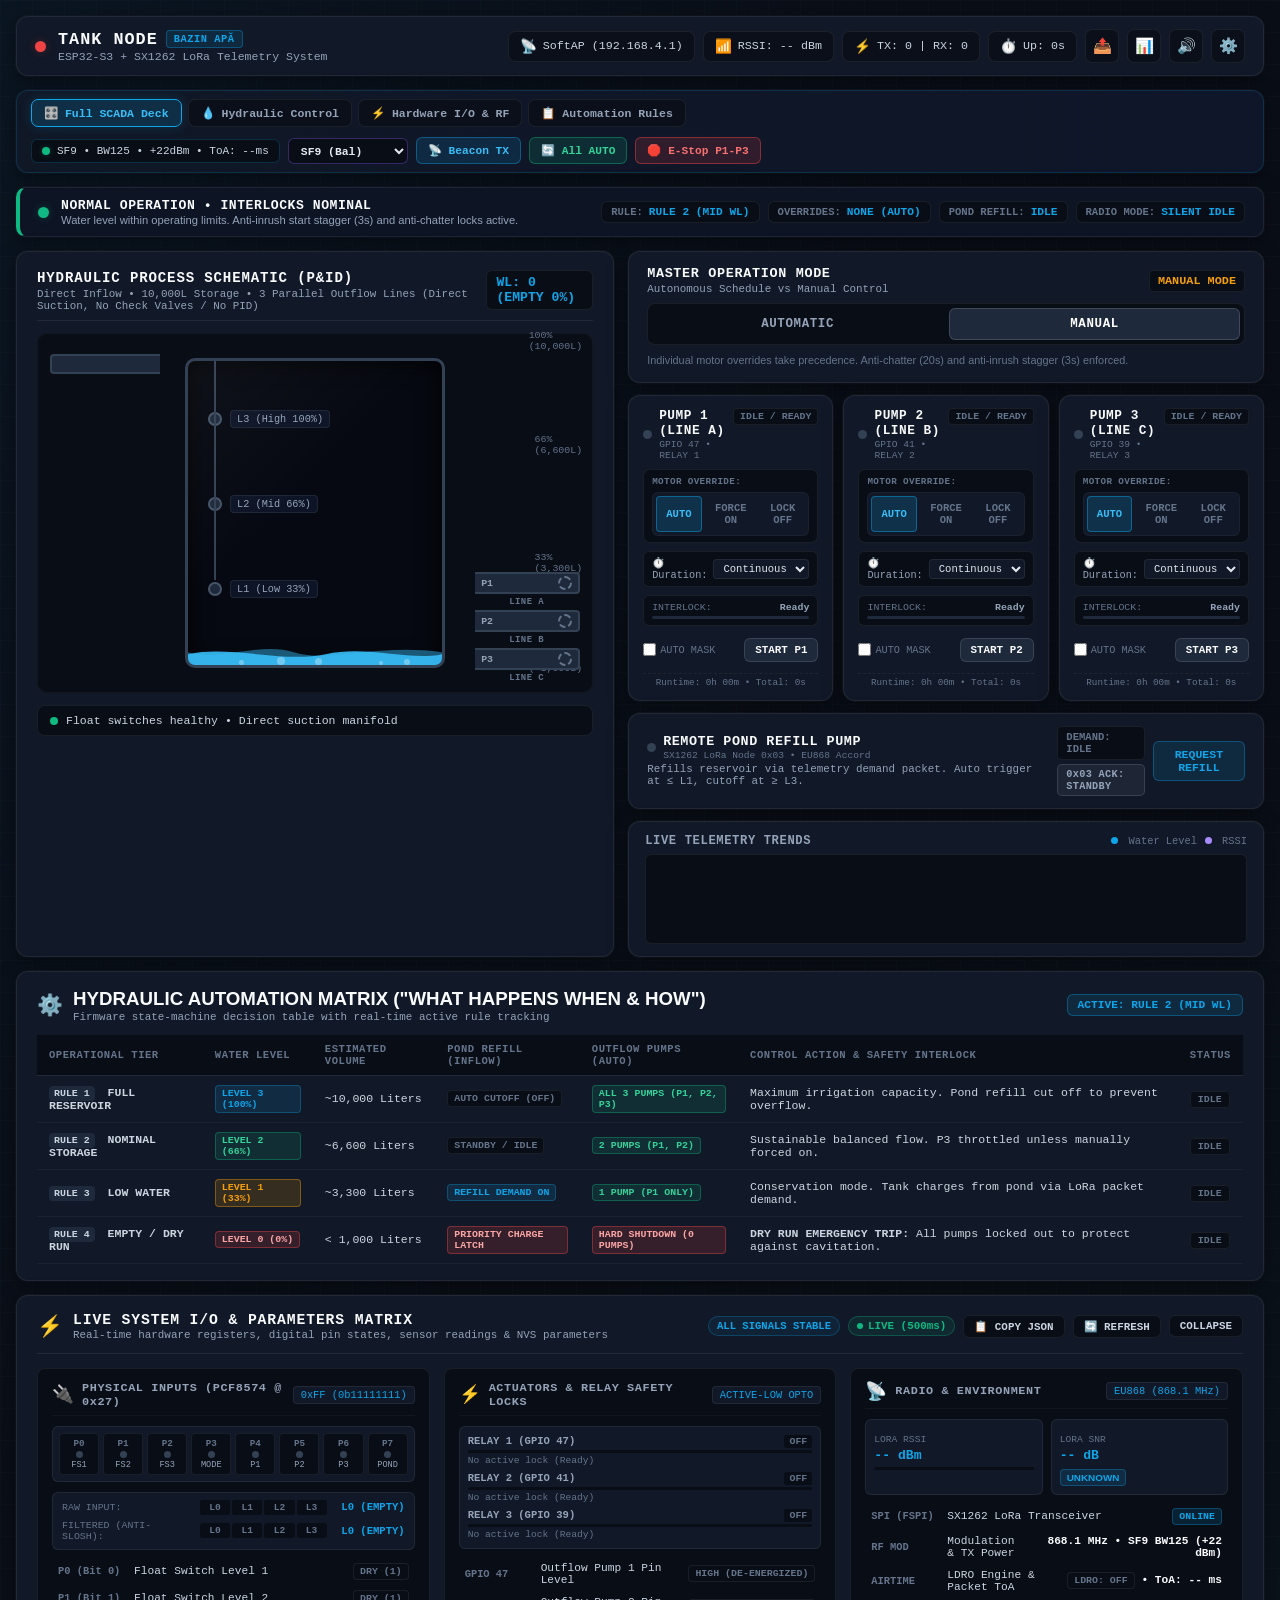
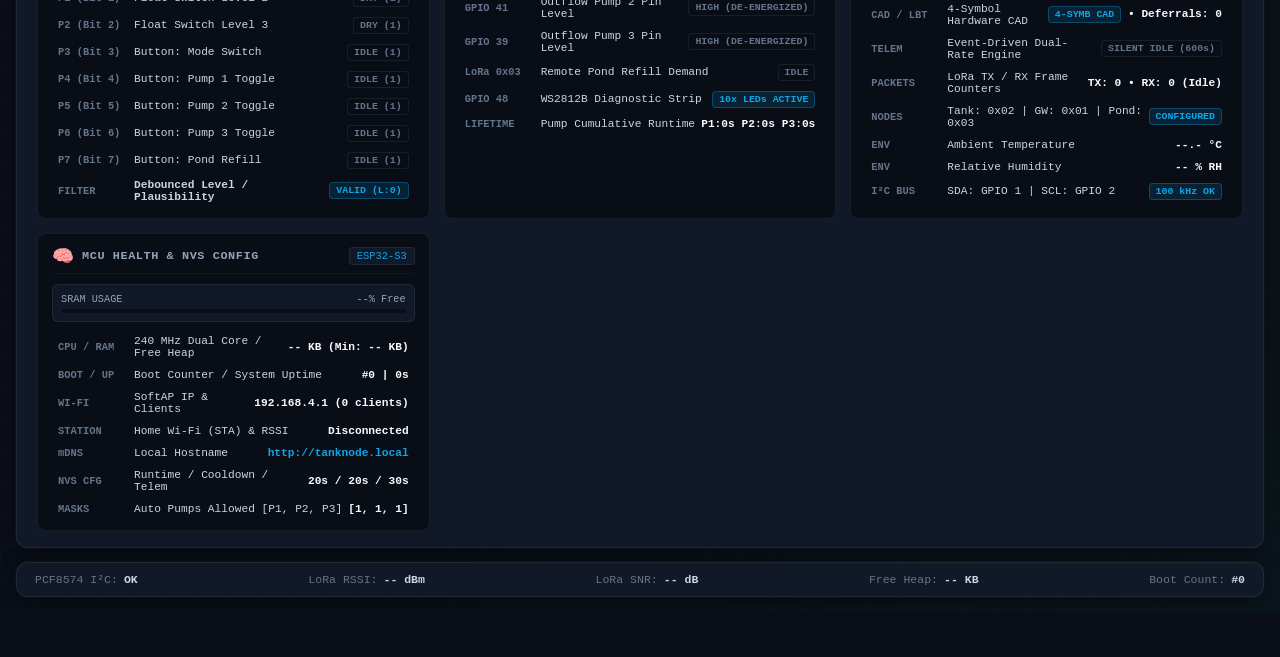
==== commit 25e43e06: "feat: major update - long-distance RF tuning, hardware CAD LBT, dual-rate telemetry & SCADA overhaul" ====
--- a/data/index.html
+++ b/data/index.html
@@ -27,15 +27,47 @@
           <span class="badge-icon">📶</span>
           <span id="badgeRssi">RSSI: -- dBm</span>
         </div>
+        <div class="badge" title="LoRa TX/RX Packet Counter (Event-Driven)">
+          <span class="badge-icon">⚡</span>
+          <span id="badgePktCnt">TX: 0 | RX: 0</span>
+        </div>
         <div class="badge" title="System Uptime">
           <span class="badge-icon">⏱️</span>
           <span id="badgeUptime">Up: 0s</span>
         </div>
+        <button class="icon-btn" id="btnTxNowHeader" onclick="triggerManualBeacon()" title="Transmit Immediate LoRa Status Beacon">📤</button>
         <button class="icon-btn" id="btnMatrixHeader" onclick="toggleMatrix()" title="Toggle Live Parameters & I/O Matrix">📊</button>
         <button class="icon-btn" id="btnAudioToggle" title="Toggle Sound FX">🔊</button>
         <button class="icon-btn" id="btnSettingsOpen" title="Settings & Network">⚙️</button>
       </div>
     </header>
+
+    <!-- Quick Navigation & Operator Action Bar -->
+    <nav class="quick-nav-bar glass-card">
+      <div class="view-tab-group">
+        <button class="view-tab-btn active" id="vTabAll" onclick="switchDashboardView('all')">🎛️ Full SCADA Deck</button>
+        <button class="view-tab-btn" id="vTabOps" onclick="switchDashboardView('ops')">💧 Hydraulic Control</button>
+        <button class="view-tab-btn" id="vTabMatrix" onclick="switchDashboardView('matrix')">⚡ Hardware I/O &amp; RF</button>
+        <button class="view-tab-btn" id="vTabRules" onclick="switchDashboardView('rules')">📋 Automation Rules</button>
+      </div>
+      <div class="quick-action-group">
+        <div class="quick-rf-pill" id="quickRfBar" title="Active LoRa Modulation, LDRO, and Time-on-Air">
+          <span class="qrf-dot" id="qrfDot"></span>
+          <span id="quickRfText">SF9 &bull; BW125 &bull; +22dBm &bull; ToA: --ms</span>
+        </div>
+        <select class="quick-sf-select" id="quickSfSelect" onchange="quickChangeSf(this.value)" title="Instant Spreading Factor Switch">
+          <option value="7">SF7 (Fast)</option>
+          <option value="8">SF8</option>
+          <option value="9" selected>SF9 (Bal)</option>
+          <option value="10">SF10 (700m+)</option>
+          <option value="11">SF11 (LDRO)</option>
+          <option value="12">SF12 (Max)</option>
+        </select>
+        <button class="q-act-btn q-act-cyan" onclick="triggerManualBeacon()" title="Transmit 1 Status Packet Now">📡 Beacon TX</button>
+        <button class="q-act-btn q-act-green" onclick="resetAllOverrides()" title="Return P1, P2, P3 to AUTO Schedule">🔄 All AUTO</button>
+        <button class="q-act-btn q-act-red" onclick="emergencyStopPumps()" title="Lock OFF all 3 Outflow Pumps immediately">🛑 E-Stop P1-P3</button>
+      </div>
+    </nav>
 
     <!-- ISA-18.2 Priority Alarm & Operational Status Banner -->
     <div class="alarm-banner-container glass-card" id="alarmBanner">
@@ -47,9 +79,10 @@
         </div>
       </div>
       <div class="alarm-right-metrics">
-        <div class="banner-pill" title="Current Automation Rule active on ESP32-S3"><span class="bp-label">HYDRAULIC RULE:</span> <span class="bp-val" id="bannerActiveRule">RULE 2 (MID WL)</span></div>
-        <div class="banner-pill" title="Pumps with active manual overrides"><span class="bp-label">ACTIVE OVERRIDES:</span> <span class="bp-val" id="bannerOverrides">NONE (AUTO)</span></div>
+        <div class="banner-pill" title="Current Automation Rule active on ESP32-S3"><span class="bp-label">RULE:</span> <span class="bp-val" id="bannerActiveRule">RULE 2 (MID WL)</span></div>
+        <div class="banner-pill" title="Pumps with active manual overrides"><span class="bp-label">OVERRIDES:</span> <span class="bp-val" id="bannerOverrides">NONE (AUTO)</span></div>
         <div class="banner-pill" title="LoRa remote pond refill latch"><span class="bp-label">POND REFILL:</span> <span class="bp-val" id="bannerLatch">IDLE</span></div>
+        <div class="banner-pill" title="Event-Driven Radio Telemetry State"><span class="bp-label">RADIO MODE:</span> <span class="bp-val" id="bannerRadioMode">SILENT IDLE</span></div>
       </div>
     </div>
 
@@ -357,13 +390,16 @@
               <span class="pump-indicator pond-ind" id="indPond"></span>
               <div>
                 <h4>REMOTE POND REFILL PUMP</h4>
-                <span class="pump-sub-tag">SX1262 LoRa Node 0x03 &bull; EU868</span>
+                <span class="pump-sub-tag">SX1262 LoRa Node 0x03 &bull; EU868 Accord</span>
               </div>
             </div>
             <p class="pond-desc" id="pondDesc">Refills reservoir via telemetry demand packet. Auto trigger at &le; L1, cutoff at &ge; L3.</p>
           </div>
           <div class="pond-actions">
-            <div class="charge-latch-badge" id="latchBadge">LATCH: IDLE</div>
+            <div class="pond-badges-stack">
+              <div class="charge-latch-badge" id="latchBadge">DEMAND: IDLE</div>
+              <div class="pond-accord-badge" id="pondAccordBadge">0x03 ACK: STANDBY</div>
+            </div>
             <button class="pond-toggle-btn" id="btnPond" onclick="togglePond()">REQUEST REFILL</button>
           </div>
         </div>
@@ -664,6 +700,31 @@
               <span class="m-col-val" id="mRadioHealth"><span class="badge-tag ok">ONLINE</span></span>
             </div>
             <div class="matrix-row">
+              <span class="m-col-pin">RF MOD</span>
+              <span class="m-col-name">Modulation &amp; TX Power</span>
+              <span class="m-col-val" id="mRfModulation">868.1 MHz &bull; SF9 BW125 (+22 dBm)</span>
+            </div>
+            <div class="matrix-row">
+              <span class="m-col-pin">AIRTIME</span>
+              <span class="m-col-name">LDRO Engine &amp; Packet ToA</span>
+              <span class="m-col-val" id="mRfToaLdro"><span class="badge-tag idle">LDRO: OFF</span> &bull; ToA: -- ms</span>
+            </div>
+            <div class="matrix-row">
+              <span class="m-col-pin">CAD / LBT</span>
+              <span class="m-col-name">4-Symbol Hardware CAD</span>
+              <span class="m-col-val" id="mRfCadLbt"><span class="badge-tag ok">4-SYMB CAD</span> &bull; Deferrals: 0</span>
+            </div>
+            <div class="matrix-row">
+              <span class="m-col-pin">TELEM</span>
+              <span class="m-col-name">Event-Driven Dual-Rate Engine</span>
+              <span class="m-col-val" id="mTelemRateMode"><span class="badge-tag idle">SILENT IDLE (600s)</span></span>
+            </div>
+            <div class="matrix-row">
+              <span class="m-col-pin">PACKETS</span>
+              <span class="m-col-name">LoRa TX / RX Frame Counters</span>
+              <span class="m-col-val" id="mRfPktStats">TX: 0 &bull; RX: 0 (Idle)</span>
+            </div>
+            <div class="matrix-row">
               <span class="m-col-pin">NODES</span>
               <span class="m-col-name">Tank: 0x02 | GW: 0x01 | Pond: 0x03</span>
               <span class="m-col-val"><span class="badge-tag ok">CONFIGURED</span></span>
@@ -792,49 +853,70 @@
           <div class="form-grid-2">
             <div class="form-row">
               <label for="cfgCapacity">Reservoir Capacity (L):</label>
-              <input type="number" id="cfgCapacity" min="100" max="1000000" step="500" value="10000">
-            </div>
-            <div class="form-row">
-              <label for="cfgTrigger">Refill Trigger (Low):</label>
+              <input type="number" id="cfgCapacity" min="100" max="1000000" step="100" value="10000">
+            </div>
+            <div class="form-row">
+              <label for="cfgBootAuto">Default Boot Mode:</label>
+              <select id="cfgBootAuto">
+                <option value="0">Manual Mode</option>
+                <option value="1">Automatic Mode</option>
+              </select>
+            </div>
+          </div>
+          <div class="form-grid-2">
+            <div class="form-row">
+              <label for="cfgTrigger">Refill Trigger (Low L0-L2):</label>
               <select id="cfgTrigger">
                 <option value="0">Level 0 (Empty 0%)</option>
                 <option value="1" selected>Level 1 (Low 33%)</option>
                 <option value="2">Level 2 (Mid 66%)</option>
               </select>
             </div>
-          </div>
-          <div class="form-grid-2">
-            <div class="form-row">
-              <label for="cfgCutoff">Refill Cutoff (Full):</label>
+            <div class="form-row">
+              <label for="cfgCutoff">Refill Cutoff (Full L1-L3):</label>
               <select id="cfgCutoff">
+                <option value="1">Level 1 (Low 33%)</option>
                 <option value="2">Level 2 (Mid 66%)</option>
                 <option value="3" selected>Level 3 (Full 100%)</option>
               </select>
             </div>
-            <div class="form-row">
-              <label for="cfgTelem">Telemetry Interval (ms):</label>
-              <input type="number" id="cfgTelem" min="2000" max="300000" step="1000" value="30000">
-            </div>
           </div>
           <div class="form-grid-2">
             <div class="form-row">
-              <label for="cfgRuntime">Min Runtime (ms):</label>
+              <label for="cfgTelemIdle">Silent Idle Keepalive (ms):</label>
+              <input type="number" id="cfgTelemIdle" min="5000" max="3600000" step="5000" value="600000" title="Default 600,000 ms (10 min). Range: 5s to 60 min">
+            </div>
+            <div class="form-row">
+              <label for="cfgTelemBurst">Active Burst Interval (ms):</label>
+              <input type="number" id="cfgTelemBurst" min="1000" max="60000" step="500" value="3000" title="Default 3,000 ms (3.0s). Range: 1.0s to 60.0s">
+            </div>
+          </div>
+          <div class="form-grid-2">
+            <div class="form-row">
+              <label for="cfgRuntime">Pump Min Runtime (ms):</label>
               <input type="number" id="cfgRuntime" min="1000" max="300000" step="1000" value="20000">
             </div>
             <div class="form-row">
-              <label for="cfgCooldown">Min Cooldown (ms):</label>
-              <input type="number" id="cfgCooldown" min="5000" max="600000" step="1000" value="20000">
-            </div>
-          </div>
-          <div class="form-row checkbox-row" style="margin-top:8px;">
-            <label for="cfgBootAuto">Default Boot Mode:</label>
-            <select id="cfgBootAuto">
-              <option value="0">Manual Mode</option>
-              <option value="1">Automatic Mode</option>
-            </select>
+              <label for="cfgCooldown">Pump Min Cooldown (ms):</label>
+              <input type="number" id="cfgCooldown" min="1000" max="600000" step="1000" value="20000">
+            </div>
+          </div>
+          <div class="form-grid-2">
+            <div class="form-row">
+              <label for="cfgStagger">Motor Anti-Inrush Stagger (ms):</label>
+              <input type="number" id="cfgStagger" min="0" max="60000" step="500" value="3000">
+            </div>
+            <div class="form-row">
+              <label>Auto Pump Masks (P1-P3):</label>
+              <div style="display:flex; gap:12px; align-items:center; margin-top:8px;">
+                <label class="auto-mask-check"><input type="checkbox" id="cfgMaskP1" checked><span>P1</span></label>
+                <label class="auto-mask-check"><input type="checkbox" id="cfgMaskP2" checked><span>P2</span></label>
+                <label class="auto-mask-check"><input type="checkbox" id="cfgMaskP3" checked><span>P3</span></label>
+              </div>
+            </div>
           </div>
           <div class="modal-actions" style="margin-top:14px;">
-            <button class="btn btn-primary" onclick="saveHydraulicsConfig()">SAVE HYDRAULICS</button>
+            <button class="btn btn-primary" onclick="saveHydraulicsConfig()">SAVE HYDRAULICS &amp; TIMINGS</button>
           </div>
         </div>
 
@@ -846,25 +928,26 @@
               <input type="number" id="cfgLoraFreq" min="150000000" max="960000000" step="100000" value="868100000">
             </div>
             <div class="form-row">
-              <label for="cfgLoraPwr">TX Power (dBm, 2..22):</label>
-              <input type="number" id="cfgLoraPwr" min="-9" max="22" step="1" value="14">
+              <label for="cfgLoraPwr">TX Power (dBm, -9..+22):</label>
+              <input type="number" id="cfgLoraPwr" min="-9" max="22" step="1" value="22">
             </div>
           </div>
           <div class="form-grid-2">
             <div class="form-row">
-              <label for="cfgLoraSf">Spreading Factor (SF):</label>
-              <select id="cfgLoraSf">
+              <label for="cfgLoraSf">Spreading Factor (SF6-SF12):</label>
+              <select id="cfgLoraSf" onchange="previewLoraAirtime()">
+                <option value="6">SF6 (Ultra-Fast / Short Range)</option>
                 <option value="7">SF7 (Fast / High Data Rate)</option>
                 <option value="8">SF8</option>
                 <option value="9" selected>SF9 (Balanced Default)</option>
-                <option value="10">SF10</option>
-                <option value="11">SF11</option>
-                <option value="12">SF12 (Longest Range / Penetration)</option>
+                <option value="10">SF10 (Long Range 700m+)</option>
+                <option value="11">SF11 (High Penetration + Auto LDRO)</option>
+                <option value="12">SF12 (Maximum Penetration + Auto LDRO)</option>
               </select>
             </div>
             <div class="form-row">
               <label for="cfgLoraBw">Bandwidth (kHz):</label>
-              <select id="cfgLoraBw">
+              <select id="cfgLoraBw" onchange="previewLoraAirtime()">
                 <option value="125" selected>125 kHz (Standard EU868)</option>
                 <option value="250">250 kHz</option>
                 <option value="500">500 kHz</option>
@@ -874,7 +957,7 @@
           <div class="form-grid-2">
             <div class="form-row">
               <label for="cfgLoraCr">Coding Rate (CR):</label>
-              <select id="cfgLoraCr">
+              <select id="cfgLoraCr" onchange="previewLoraAirtime()">
                 <option value="5" selected>4/5 (Standard FEC)</option>
                 <option value="6">4/6</option>
                 <option value="7">4/7</option>
@@ -889,16 +972,32 @@
           <div class="form-grid-2">
             <div class="form-row">
               <label for="cfgLoraLdro">Low Data Rate Optimize (LDRO):</label>
-              <select id="cfgLoraLdro">
-                <option value="0" selected>Auto (Mandatory on SF11/SF12 @ 125kHz)</option>
+              <select id="cfgLoraLdro" onchange="previewLoraAirtime()">
+                <option value="0" selected>Auto (Active when Tsym &ge; 16.0 ms)</option>
                 <option value="1">Force Enabled (Always ON)</option>
                 <option value="2">Force Disabled (Always OFF)</option>
               </select>
             </div>
             <div class="form-row">
-              <label>Active Demodulator LDRO:</label>
-              <div id="ldroLiveBadge" class="badge-tag idle" style="margin-top:6px; display:inline-block; font-size:11px;">LDRO: INACTIVE</div>
-            </div>
+              <label>Active Demodulator LDRO &amp; ToA:</label>
+              <div style="display:flex; gap:6px; flex-wrap:wrap; margin-top:6px;">
+                <span id="ldroLiveBadge" class="badge-tag idle" style="font-size:11px;">LDRO: INACTIVE</span>
+                <span id="toaLiveBadge" class="badge-tag active" style="font-size:11px;">ToA: -- ms</span>
+              </div>
+            </div>
+          </div>
+          <div class="form-grid-2">
+            <div class="form-row">
+              <label for="cfgLbtRetries">LBT Hardware CAD Retries (0-10):</label>
+              <input type="number" id="cfgLbtRetries" min="0" max="10" step="1" value="4">
+            </div>
+            <div class="form-row">
+              <label for="cfgLbtBackoff">LBT Base Jitter Backoff (ms):</label>
+              <input type="number" id="cfgLbtBackoff" min="10" max="2000" step="10" value="60">
+            </div>
+          </div>
+          <div style="margin-top:6px; padding:8px 12px; border-radius:8px; background:rgba(14,165,233,0.08); border:1px solid rgba(14,165,233,0.2); font-size:0.72rem; font-family:var(--font-mono); color:var(--cyan);" id="cadLiveSummary">
+            🛡️ LBT 4-Symbol Hardware CAD (SX126X_CAD_ON_4_SYMB) Active &bull; Guard: -- ms &bull; Deferrals: 0
           </div>
           <div class="modal-actions" style="margin-top:14px;">
             <button class="btn btn-primary" onclick="saveLoraConfig()">APPLY &amp; SAVE LORA RF</button>
--- a/data/style.css
+++ b/data/style.css
@@ -857,6 +857,12 @@
   box-shadow: 0 0 8px var(--green-glow);
 }
 
+.pump-indicator.pond-ind.active {
+  background: var(--green);
+  box-shadow: 0 0 10px var(--green-glow);
+  animation: pulseBeacon 1.2s infinite ease-in-out;
+}
+
 /* 3-Position Override Segmented Switch */
 .override-panel {
   background: #090d16;
@@ -1703,6 +1709,12 @@
   border-color: rgba(239, 68, 68, 0.4);
 }
 
+.badge-tag.warn {
+  background: rgba(245, 158, 11, 0.16);
+  color: var(--amber);
+  border-color: rgba(245, 158, 11, 0.4);
+}
+
 .badge-tag.idle {
   background: #090d16;
   color: var(--text-dim);
@@ -1837,6 +1849,30 @@
   letter-spacing: 0.05em;
   font-family: var(--font-mono);
   color: var(--text-main);
+}
+
+.modal-body {
+  display: flex;
+  flex-direction: column;
+  gap: 12px;
+  margin-top: 6px;
+}
+
+.badge-icon {
+  font-size: 0.85rem;
+  display: inline-flex;
+  align-items: center;
+}
+
+.subcard-icon {
+  font-size: 1.1rem;
+  display: inline-flex;
+  align-items: center;
+}
+
+.highlight {
+  color: var(--cyan);
+  font-weight: 700;
 }
 
 /* Settings Tabs */
@@ -2049,3 +2085,188 @@
   background: var(--cyan);
   transition: width 0.2s;
 }
+
+/* ─── QUICK NAVIGATION & OPERATOR ACTION BAR ─────────────────────── */
+.quick-nav-bar {
+  display: flex;
+  align-items: center;
+  justify-content: space-between;
+  padding: 8px 14px;
+  gap: 10px;
+  flex-wrap: wrap;
+  background: linear-gradient(90deg, rgba(17, 24, 39, 0.95), rgba(15, 23, 42, 0.95));
+  border: 1px solid rgba(14, 165, 233, 0.18);
+}
+
+.view-tab-group {
+  display: flex;
+  align-items: center;
+  gap: 6px;
+  flex-wrap: wrap;
+}
+
+.view-tab-btn {
+  background: #0b0f19;
+  border: 1px solid var(--border-subtle);
+  color: var(--text-muted);
+  padding: 6px 12px;
+  border-radius: 7px;
+  font-size: 0.72rem;
+  font-family: var(--font-mono);
+  font-weight: 600;
+  cursor: pointer;
+  transition: all 0.15s ease;
+}
+
+.view-tab-btn:hover {
+  color: var(--text-main);
+  border-color: rgba(255, 255, 255, 0.2);
+  background: #162032;
+}
+
+.view-tab-btn.active {
+  background: rgba(14, 165, 233, 0.16);
+  border-color: var(--cyan);
+  color: #38bdf8;
+  box-shadow: 0 0 12px rgba(14, 165, 233, 0.18);
+}
+
+.quick-action-group {
+  display: flex;
+  align-items: center;
+  gap: 8px;
+  flex-wrap: wrap;
+}
+
+.quick-rf-pill {
+  display: flex;
+  align-items: center;
+  gap: 7px;
+  background: #090d16;
+  border: 1px solid rgba(14, 165, 233, 0.22);
+  padding: 5px 10px;
+  border-radius: 6px;
+  font-family: var(--font-mono);
+  font-size: 0.69rem;
+  color: #cbd5e1;
+}
+
+.qrf-dot {
+  width: 8px;
+  height: 8px;
+  border-radius: 50%;
+  background: var(--green);
+  box-shadow: 0 0 6px var(--green-glow);
+}
+
+.qrf-dot.burst {
+  background: var(--cyan);
+  box-shadow: 0 0 8px var(--cyan-glow);
+  animation: pulseBeacon 0.9s infinite alternate;
+}
+
+.quick-sf-select {
+  background: #090d16;
+  border: 1px solid rgba(139, 92, 246, 0.35);
+  color: #e2e8f0;
+  padding: 5px 8px;
+  border-radius: 6px;
+  font-family: var(--font-mono);
+  font-size: 0.71rem;
+  font-weight: 600;
+  cursor: pointer;
+}
+
+.quick-sf-select:focus {
+  border-color: var(--cyan);
+  outline: none;
+}
+
+.q-act-btn {
+  padding: 6px 11px;
+  border-radius: 6px;
+  font-family: var(--font-mono);
+  font-size: 0.70rem;
+  font-weight: 700;
+  cursor: pointer;
+  transition: all 0.15s ease;
+  border: 1px solid transparent;
+}
+
+.q-act-btn:active {
+  transform: scale(0.96);
+}
+
+.q-act-cyan {
+  background: rgba(14, 165, 233, 0.14);
+  border-color: rgba(14, 165, 233, 0.4);
+  color: #38bdf8;
+}
+.q-act-cyan:hover {
+  background: rgba(14, 165, 233, 0.26);
+  color: #fff;
+}
+
+.q-act-green {
+  background: rgba(16, 185, 129, 0.14);
+  border-color: rgba(16, 185, 129, 0.4);
+  color: #34d399;
+}
+.q-act-green:hover {
+  background: rgba(16, 185, 129, 0.26);
+  color: #fff;
+}
+
+.q-act-red {
+  background: rgba(239, 68, 68, 0.15);
+  border-color: rgba(239, 68, 68, 0.45);
+  color: #f87171;
+}
+.q-act-red:hover {
+  background: rgba(239, 68, 68, 0.3);
+  color: #fff;
+}
+
+/* ─── POND DUAL-STATE ACCORD BADGES ──────────────────────────────── */
+.pond-badges-stack {
+  display: flex;
+  flex-direction: column;
+  gap: 4px;
+  align-items: flex-end;
+}
+
+.pond-accord-badge {
+  font-family: var(--font-mono);
+  font-size: 0.64rem;
+  font-weight: 700;
+  padding: 3px 8px;
+  border-radius: 5px;
+  background: rgba(148, 163, 184, 0.1);
+  border: 1px solid rgba(148, 163, 184, 0.22);
+  color: var(--text-muted);
+  letter-spacing: 0.03em;
+}
+
+.pond-accord-badge.synced-on {
+  background: rgba(16, 185, 129, 0.15);
+  border-color: rgba(16, 185, 129, 0.45);
+  color: #34d399;
+}
+
+.pond-accord-badge.syncing {
+  background: rgba(245, 158, 11, 0.16);
+  border-color: rgba(245, 158, 11, 0.45);
+  color: #fbbf24;
+  animation: pulseBeacon 0.9s infinite alternate;
+}
+
+.pond-toggle-btn.active-demand {
+  background: rgba(239, 68, 68, 0.18);
+  border-color: rgba(239, 68, 68, 0.5);
+  color: #fca5a5;
+}
+.pond-toggle-btn.active-demand:hover {
+  background: rgba(239, 68, 68, 0.32);
+  color: #fff;
+}
+
